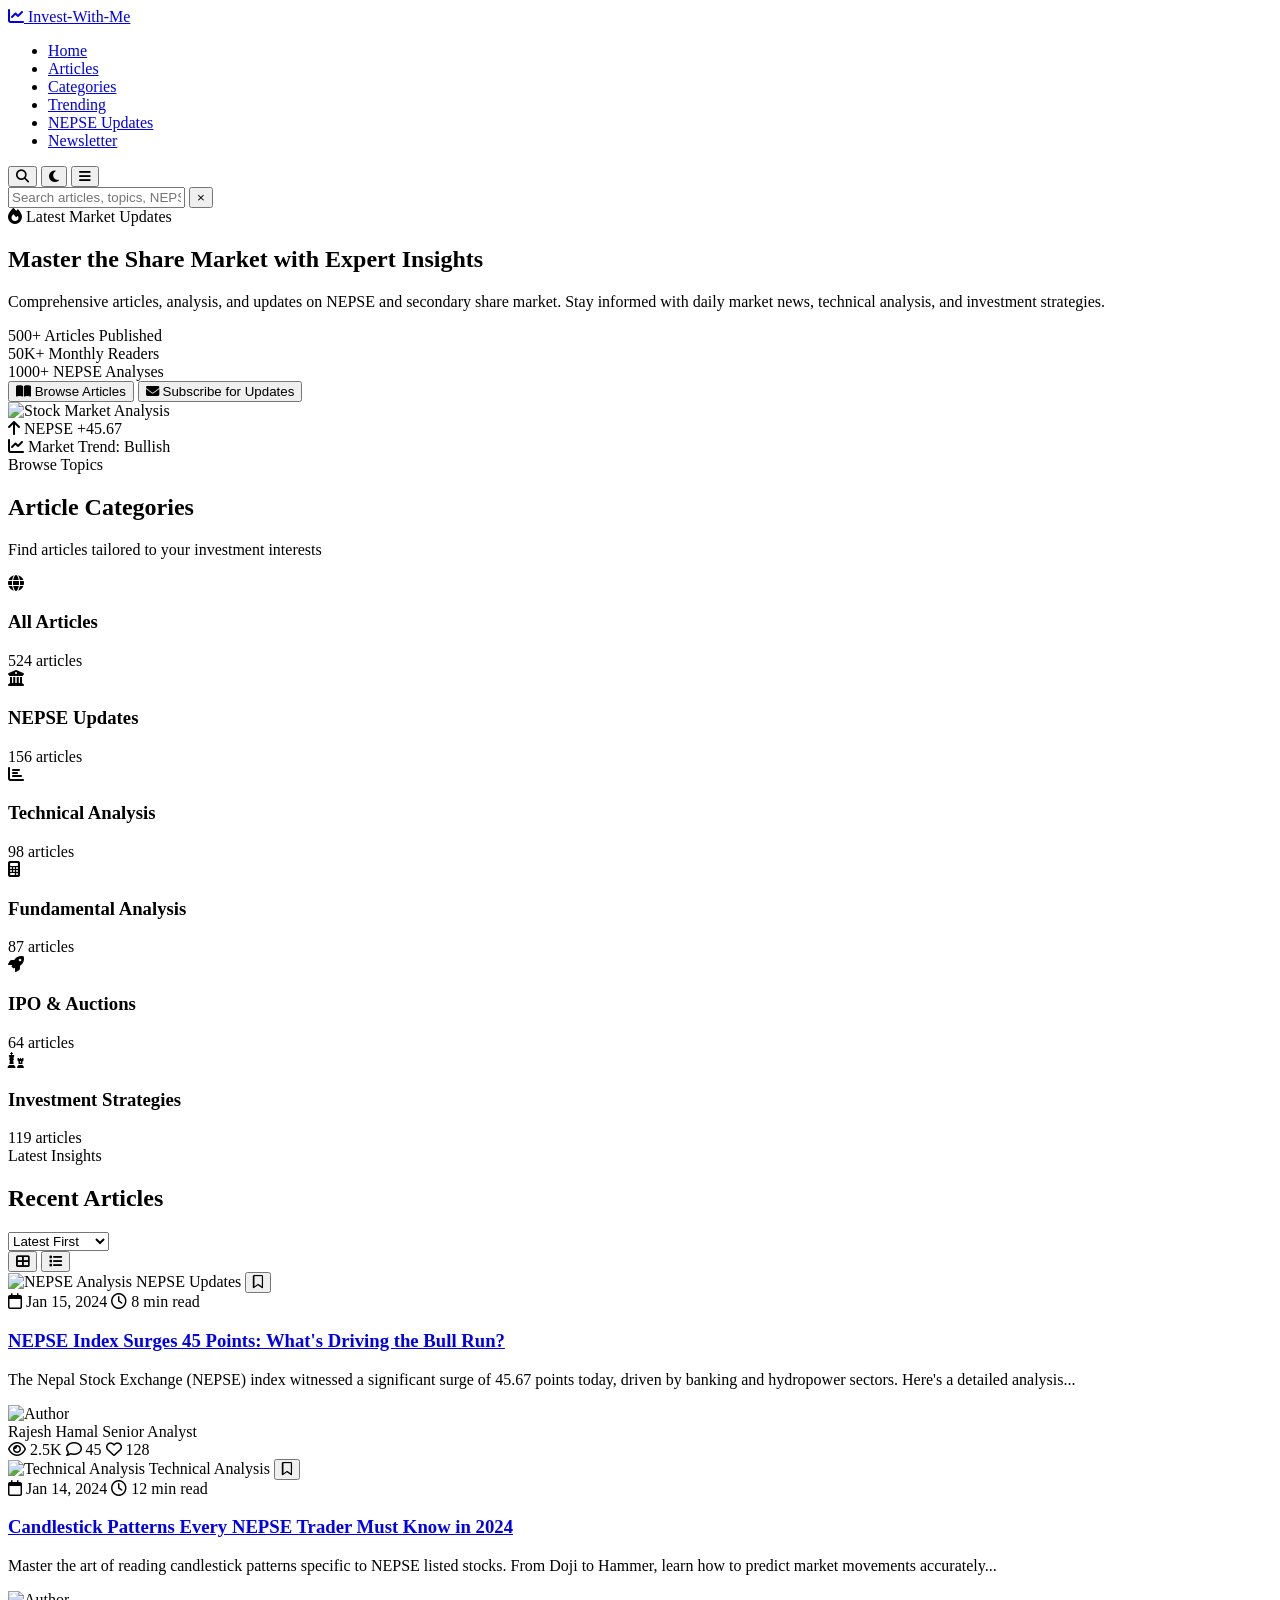
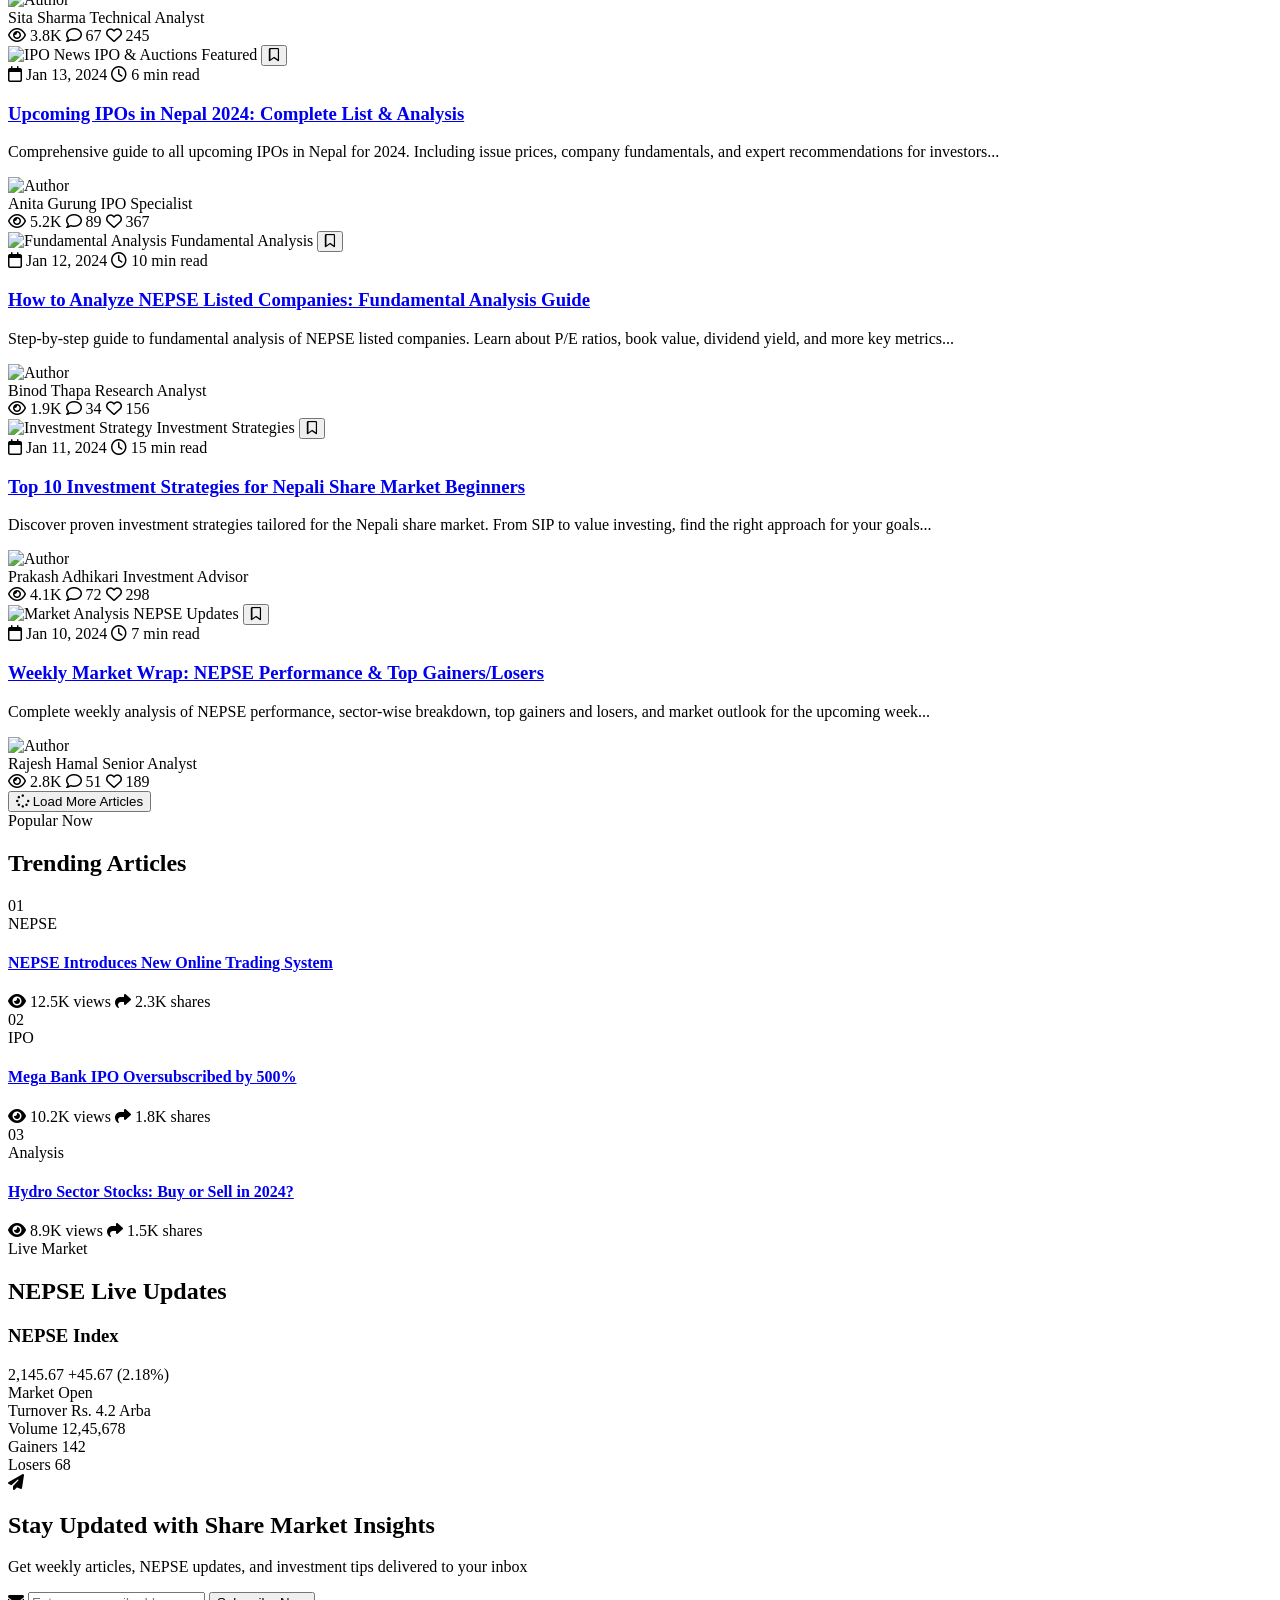
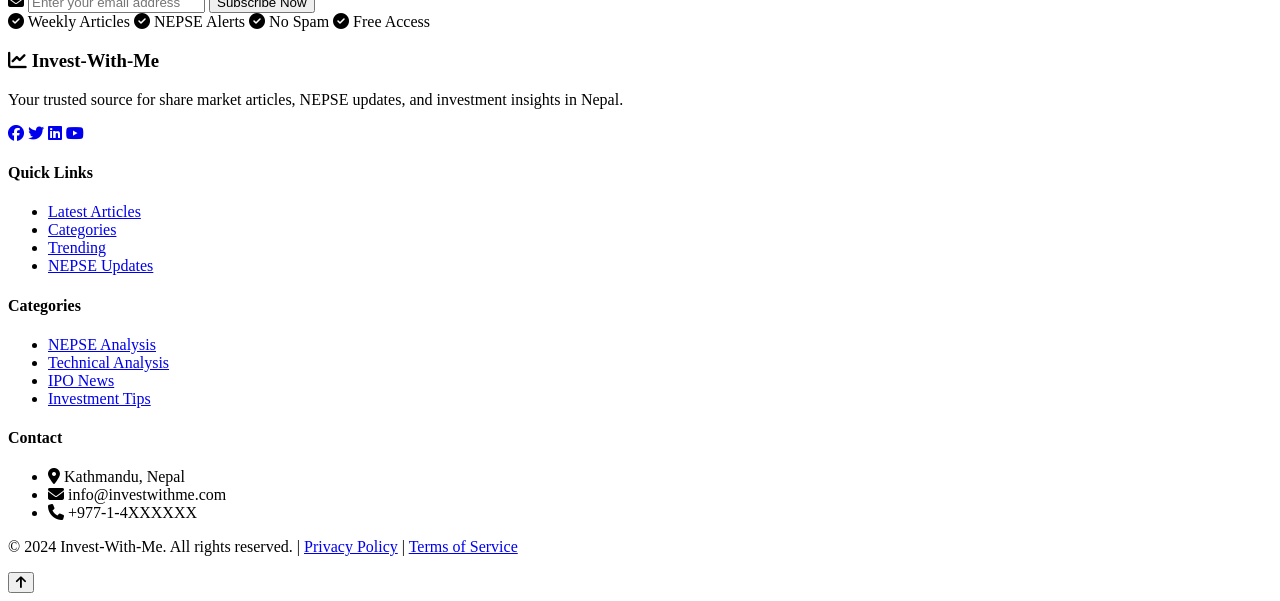
==== index.html @ 12315fa7 "Create index.html" ====
<!DOCTYPE html>
<html lang="en">
<head>
    <meta charset="UTF-8">
    <meta name="viewport" content="width=device-width, initial-scale=1.0">
    <title>Share Market Articles & Insights - Invest-With-Me</title>
    <link rel="stylesheet" href="articles.css">
    <link rel="stylesheet" href="https://cdnjs.cloudflare.com/ajax/libs/font-awesome/6.4.0/css/all.min.css">
    <link href="https://fonts.googleapis.com/css2?family=Inter:wght@300;400;500;600;700;800;900&display=swap" rel="stylesheet">
</head>
<body>
    <!-- Navigation -->
    <nav class="navbar">
        <div class="nav-container">
            <a href="#" class="logo">
                <i class="fas fa-chart-line"></i>
                Invest-With-Me
            </a>
            
            <ul class="nav-menu" id="navMenu">
                <li><a href="#home" class="nav-link active">Home</a></li>
                <li><a href="#articles" class="nav-link">Articles</a></li>
                <li><a href="#categories" class="nav-link">Categories</a></li>
                <li><a href="#trending" class="nav-link">Trending</a></li>
                <li><a href="#nepse" class="nav-link">NEPSE Updates</a></li>
                <li><a href="#newsletter" class="nav-link">Newsletter</a></li>
            </ul>

            <div class="nav-actions">
                <button class="search-toggle" onclick="toggleSearch()">
                    <i class="fas fa-search"></i>
                </button>
                <button class="theme-toggle" onclick="toggleTheme()">
                    <i class="fas fa-moon"></i>
                </button>
                <button class="mobile-menu-btn" onclick="toggleMobileMenu()">
                    <i class="fas fa-bars"></i>
                </button>
            </div>
        </div>

        <!-- Search Overlay -->
        <div class="search-overlay" id="searchOverlay">
            <div class="search-container">
                <input type="text" class="search-input" placeholder="Search articles, topics, NEPSE stocks..." id="searchInput">
                <button class="search-close" onclick="toggleSearch()">×</button>
                <div class="search-results" id="searchResults"></div>
            </div>
        </div>
    </nav>

    <!-- Hero Section -->
    <section class="hero" id="home">
        <div class="hero-content">
            <div class="hero-badge">
                <i class="fas fa-fire"></i>
                Latest Market Updates
            </div>
            <h1 class="hero-title">
                Master the <span class="highlight">Share Market</span> with Expert Insights
            </h1>
            <p class="hero-subtitle">
                Comprehensive articles, analysis, and updates on NEPSE and secondary share market. 
                Stay informed with daily market news, technical analysis, and investment strategies.
            </p>
            <div class="hero-stats">
                <div class="hero-stat">
                    <span class="stat-number">500+</span>
                    <span class="stat-label">Articles Published</span>
                </div>
                <div class="hero-stat">
                    <span class="stat-number">50K+</span>
                    <span class="stat-label">Monthly Readers</span>
                </div>
                <div class="hero-stat">
                    <span class="stat-number">1000+</span>
                    <span class="stat-label">NEPSE Analyses</span>
                </div>
            </div>
            <div class="hero-actions">
                <button class="btn-primary" onclick="scrollToArticles()">
                    <i class="fas fa-book-open"></i>
                    Browse Articles
                </button>
                <button class="btn-secondary" onclick="openNewsletter()">
                    <i class="fas fa-envelope"></i>
                    Subscribe for Updates
                </button>
            </div>
        </div>
        <div class="hero-image">
            <img src="https://images.unsplash.com/photo-1611974789855-9c2a0a7236a3?w=600" alt="Stock Market Analysis">
            <div class="floating-card card-1">
                <i class="fas fa-arrow-up text-green"></i>
                <span>NEPSE +45.67</span>
            </div>
            <div class="floating-card card-2">
                <i class="fas fa-chart-line"></i>
                <span>Market Trend: Bullish</span>
            </div>
        </div>
    </section>

    <!-- Article Categories -->
    <section class="categories" id="categories">
        <div class="section-header">
            <span class="section-badge">Browse Topics</span>
            <h2 class="section-title">Article Categories</h2>
            <p class="section-subtitle">Find articles tailored to your investment interests</p>
        </div>
        
        <div class="categories-grid">
            <div class="category-card active" onclick="filterArticles('all')">
                <i class="fas fa-globe"></i>
                <h3>All Articles</h3>
                <span class="article-count">524 articles</span>
            </div>
            <div class="category-card" onclick="filterArticles('nepse')">
                <i class="fas fa-building-columns"></i>
                <h3>NEPSE Updates</h3>
                <span class="article-count">156 articles</span>
            </div>
            <div class="category-card" onclick="filterArticles('technical')">
                <i class="fas fa-chart-bar"></i>
                <h3>Technical Analysis</h3>
                <span class="article-count">98 articles</span>
            </div>
            <div class="category-card" onclick="filterArticles('fundamental')">
                <i class="fas fa-calculator"></i>
                <h3>Fundamental Analysis</h3>
                <span class="article-count">87 articles</span>
            </div>
            <div class="category-card" onclick="filterArticles('ipo')">
                <i class="fas fa-rocket"></i>
                <h3>IPO & Auctions</h3>
                <span class="article-count">64 articles</span>
            </div>
            <div class="category-card" onclick="filterArticles('strategy')">
                <i class="fas fa-chess"></i>
                <h3>Investment Strategies</h3>
                <span class="article-count">119 articles</span>
            </div>
        </div>
    </section>

    <!-- Main Articles Section -->
    <section class="articles-section" id="articles">
        <div class="section-header">
            <span class="section-badge">Latest Insights</span>
            <h2 class="section-title">Recent Articles</h2>
            <div class="articles-controls">
                <div class="sort-dropdown">
                    <select onchange="sortArticles(this.value)">
                        <option value="latest">Latest First</option>
                        <option value="oldest">Oldest First</option>
                        <option value="popular">Most Popular</option>
                        <option value="trending">Trending</option>
                    </select>
                </div>
                <div class="view-toggle">
                    <button class="view-btn active" onclick="changeView('grid')">
                        <i class="fas fa-th-large"></i>
                    </button>
                    <button class="view-btn" onclick="changeView('list')">
                        <i class="fas fa-list"></i>
                    </button>
                </div>
            </div>
        </div>

        <!-- Articles Grid -->
        <div class="articles-grid" id="articlesGrid">
            <!-- Article Card 1 -->
            <article class="article-card" data-category="nepse" data-date="2024-01-15">
                <div class="article-image">
                    <img src="https://images.unsplash.com/photo-1590283603385-17ffb3a7f193?w=400" alt="NEPSE Analysis">
                    <span class="article-category">NEPSE Updates</span>
                    <button class="bookmark-btn" onclick="toggleBookmark(this)">
                        <i class="far fa-bookmark"></i>
                    </button>
                </div>
                <div class="article-content">
                    <div class="article-meta">
                        <span class="article-date">
                            <i class="far fa-calendar"></i> Jan 15, 2024
                        </span>
                        <span class="article-read-time">
                            <i class="far fa-clock"></i> 8 min read
                        </span>
                    </div>
                    <h3 class="article-title">
                        <a href="#">NEPSE Index Surges 45 Points: What's Driving the Bull Run?</a>
                    </h3>
                    <p class="article-excerpt">
                        The Nepal Stock Exchange (NEPSE) index witnessed a significant surge of 45.67 points today, 
                        driven by banking and hydropower sectors. Here's a detailed analysis...
                    </p>
                    <div class="article-footer">
                        <div class="article-author">
                            <img src="https://images.unsplash.com/photo-1472099645785-5658abf4ff4e?w=50" alt="Author">
                            <div>
                                <span class="author-name">Rajesh Hamal</span>
                                <span class="author-role">Senior Analyst</span>
                            </div>
                        </div>
                        <div class="article-stats">
                            <span><i class="far fa-eye"></i> 2.5K</span>
                            <span><i class="far fa-comment"></i> 45</span>
                            <span><i class="far fa-heart"></i> 128</span>
                        </div>
                    </div>
                </div>
            </article>

            <!-- Article Card 2 -->
            <article class="article-card" data-category="technical" data-date="2024-01-14">
                <div class="article-image">
                    <img src="https://images.unsplash.com/photo-1535320903710-d993d3d77d29?w=400" alt="Technical Analysis">
                    <span class="article-category">Technical Analysis</span>
                    <button class="bookmark-btn" onclick="toggleBookmark(this)">
                        <i class="far fa-bookmark"></i>
                    </button>
                </div>
                <div class="article-content">
                    <div class="article-meta">
                        <span class="article-date">
                            <i class="far fa-calendar"></i> Jan 14, 2024
                        </span>
                        <span class="article-read-time">
                            <i class="far fa-clock"></i> 12 min read
                        </span>
                    </div>
                    <h3 class="article-title">
                        <a href="#">Candlestick Patterns Every NEPSE Trader Must Know in 2024</a>
                    </h3>
                    <p class="article-excerpt">
                        Master the art of reading candlestick patterns specific to NEPSE listed stocks. 
                        From Doji to Hammer, learn how to predict market movements accurately...
                    </p>
                    <div class="article-footer">
                        <div class="article-author">
                            <img src="https://images.unsplash.com/photo-1507003211169-0a1dd7228f2d?w=50" alt="Author">
                            <div>
                                <span class="author-name">Sita Sharma</span>
                                <span class="author-role">Technical Analyst</span>
                            </div>
                        </div>
                        <div class="article-stats">
                            <span><i class="far fa-eye"></i> 3.8K</span>
                            <span><i class="far fa-comment"></i> 67</span>
                            <span><i class="far fa-heart"></i> 245</span>
                        </div>
                    </div>
                </div>
            </article>

            <!-- Article Card 3 -->
            <article class="article-card featured" data-category="ipo" data-date="2024-01-13">
                <div class="article-image">
                    <img src="https://images.unsplash.com/photo-1559526324-4b87b5e9e6b7?w=400" alt="IPO News">
                    <span class="article-category">IPO & Auctions</span>
                    <span class="featured-badge">Featured</span>
                    <button class="bookmark-btn" onclick="toggleBookmark(this)">
                        <i class="far fa-bookmark"></i>
                    </button>
                </div>
                <div class="article-content">
                    <div class="article-meta">
                        <span class="article-date">
                            <i class="far fa-calendar"></i> Jan 13, 2024
                        </span>
                        <span class="article-read-time">
                            <i class="far fa-clock"></i> 6 min read
                        </span>
                    </div>
                    <h3 class="article-title">
                        <a href="#">Upcoming IPOs in Nepal 2024: Complete List & Analysis</a>
                    </h3>
                    <p class="article-excerpt">
                        Comprehensive guide to all upcoming IPOs in Nepal for 2024. Including issue prices, 
                        company fundamentals, and expert recommendations for investors...
                    </p>
                    <div class="article-footer">
                        <div class="article-author">
                            <img src="https://images.unsplash.com/photo-1438761681033-6461ffad8d80?w=50" alt="Author">
                            <div>
                                <span class="author-name">Anita Gurung</span>
                                <span class="author-role">IPO Specialist</span>
                            </div>
                        </div>
                        <div class="article-stats">
                            <span><i class="far fa-eye"></i> 5.2K</span>
                            <span><i class="far fa-comment"></i> 89</span>
                            <span><i class="far fa-heart"></i> 367</span>
                        </div>
                    </div>
                </div>
            </article>

            <!-- Article Card 4 -->
            <article class="article-card" data-category="fundamental" data-date="2024-01-12">
                <div class="article-image">
                    <img src="https://images.unsplash.com/photo-1460925895917-afdab827c52f?w=400" alt="Fundamental Analysis">
                    <span class="article-category">Fundamental Analysis</span>
                    <button class="bookmark-btn" onclick="toggleBookmark(this)">
                        <i class="far fa-bookmark"></i>
                    </button>
                </div>
                <div class="article-content">
                    <div class="article-meta">
                        <span class="article-date">
                            <i class="far fa-calendar"></i> Jan 12, 2024
                        </span>
                        <span class="article-read-time">
                            <i class="far fa-clock"></i> 10 min read
                        </span>
                    </div>
                    <h3 class="article-title">
                        <a href="#">How to Analyze NEPSE Listed Companies: Fundamental Analysis Guide</a>
                    </h3>
                    <p class="article-excerpt">
                        Step-by-step guide to fundamental analysis of NEPSE listed companies. Learn about 
                        P/E ratios, book value, dividend yield, and more key metrics...
                    </p>
                    <div class="article-footer">
                        <div class="article-author">
                            <img src="https://images.unsplash.com/photo-1519085360753-af0119f7cbe7?w=50" alt="Author">
                            <div>
                                <span class="author-name">Binod Thapa</span>
                                <span class="author-role">Research Analyst</span>
                            </div>
                        </div>
                        <div class="article-stats">
                            <span><i class="far fa-eye"></i> 1.9K</span>
                            <span><i class="far fa-comment"></i> 34</span>
                            <span><i class="far fa-heart"></i> 156</span>
                        </div>
                    </div>
                </div>
            </article>

            <!-- Article Card 5 -->
            <article class="article-card" data-category="strategy" data-date="2024-01-11">
                <div class="article-image">
                    <img src="https://images.unsplash.com/photo-1579532537598-459ecdaf39cc?w=400" alt="Investment Strategy">
                    <span class="article-category">Investment Strategies</span>
                    <button class="bookmark-btn" onclick="toggleBookmark(this)">
                        <i class="far fa-bookmark"></i>
                    </button>
                </div>
                <div class="article-content">
                    <div class="article-meta">
                        <span class="article-date">
                            <i class="far fa-calendar"></i> Jan 11, 2024
                        </span>
                        <span class="article-read-time">
                            <i class="far fa-clock"></i> 15 min read
                        </span>
                    </div>
                    <h3 class="article-title">
                        <a href="#">Top 10 Investment Strategies for Nepali Share Market Beginners</a>
                    </h3>
                    <p class="article-excerpt">
                        Discover proven investment strategies tailored for the Nepali share market. 
                        From SIP to value investing, find the right approach for your goals...
                    </p>
                    <div class="article-footer">
                        <div class="article-author">
                            <img src="https://images.unsplash.com/photo-1500648767791-00dcc994a43e?w=50" alt="Author">
                            <div>
                                <span class="author-name">Prakash Adhikari</span>
                                <span class="author-role">Investment Advisor</span>
                            </div>
                        </div>
                        <div class="article-stats">
                            <span><i class="far fa-eye"></i> 4.1K</span>
                            <span><i class="far fa-comment"></i> 72</span>
                            <span><i class="far fa-heart"></i> 298</span>
                        </div>
                    </div>
                </div>
            </article>

            <!-- Article Card 6 -->
            <article class="article-card" data-category="nepse" data-date="2024-01-10">
                <div class="article-image">
                    <img src="https://images.unsplash.com/photo-1551288049-bebda4e38f71?w=400" alt="Market Analysis">
                    <span class="article-category">NEPSE Updates</span>
                    <button class="bookmark-btn" onclick="toggleBookmark(this)">
                        <i class="far fa-bookmark"></i>
                    </button>
                </div>
                <div class="article-content">
                    <div class="article-meta">
                        <span class="article-date">
                            <i class="far fa-calendar"></i> Jan 10, 2024
                        </span>
                        <span class="article-read-time">
                            <i class="far fa-clock"></i> 7 min read
                        </span>
                    </div>
                    <h3 class="article-title">
                        <a href="#">Weekly Market Wrap: NEPSE Performance & Top Gainers/Losers</a>
                    </h3>
                    <p class="article-excerpt">
                        Complete weekly analysis of NEPSE performance, sector-wise breakdown, 
                        top gainers and losers, and market outlook for the upcoming week...
                    </p>
                    <div class="article-footer">
                        <div class="article-author">
                            <img src="https://images.unsplash.com/photo-1472099645785-5658abf4ff4e?w=50" alt="Author">
                            <div>
                                <span class="author-name">Rajesh Hamal</span>
                                <span class="author-role">Senior Analyst</span>
                            </div>
                        </div>
                        <div class="article-stats">
                            <span><i class="far fa-eye"></i> 2.8K</span>
                            <span><i class="far fa-comment"></i> 51</span>
                            <span><i class="far fa-heart"></i> 189</span>
                        </div>
                    </div>
                </div>
            </article>
        </div>

        <!-- Load More Button -->
        <div class="load-more-container">
            <button class="load-more-btn" onclick="loadMoreArticles()">
                <i class="fas fa-spinner"></i>
                Load More Articles
            </button>
        </div>
    </section>

    <!-- Trending Section -->
    <section class="trending-section" id="trending">
        <div class="section-header">
            <span class="section-badge">Popular Now</span>
            <h2 class="section-title">Trending Articles</h2>
        </div>
        <div class="trending-grid">
            <div class="trending-card">
                <span class="trend-number">01</span>
                <div class="trend-content">
                    <span class="trend-category">NEPSE</span>
                    <h4><a href="#">NEPSE Introduces New Online Trading System</a></h4>
                    <div class="trend-stats">
                        <span><i class="fas fa-eye"></i> 12.5K views</span>
                        <span><i class="fas fa-share"></i> 2.3K shares</span>
                    </div>
                </div>
            </div>
            <div class="trending-card">
                <span class="trend-number">02</span>
                <div class="trend-content">
                    <span class="trend-category">IPO</span>
                    <h4><a href="#">Mega Bank IPO Oversubscribed by 500%</a></h4>
                    <div class="trend-stats">
                        <span><i class="fas fa-eye"></i> 10.2K views</span>
                        <span><i class="fas fa-share"></i> 1.8K shares</span>
                    </div>
                </div>
            </div>
            <div class="trending-card">
                <span class="trend-number">03</span>
                <div class="trend-content">
                    <span class="trend-category">Analysis</span>
                    <h4><a href="#">Hydro Sector Stocks: Buy or Sell in 2024?</a></h4>
                    <div class="trend-stats">
                        <span><i class="fas fa-eye"></i> 8.9K views</span>
                        <span><i class="fas fa-share"></i> 1.5K shares</span>
                    </div>
                </div>
            </div>
        </div>
    </section>

    <!-- NEPSE Live Section -->
    <section class="nepse-section" id="nepse">
        <div class="section-header">
            <span class="section-badge">Live Market</span>
            <h2 class="section-title">NEPSE Live Updates</h2>
        </div>
        <div class="nepse-widget">
            <div class="nepse-header">
                <div class="nepse-index">
                    <h3>NEPSE Index</h3>
                    <span class="index-value">2,145.67</span>
                    <span class="index-change positive">+45.67 (2.18%)</span>
                </div>
                <div class="market-status open">
                    <span class="status-dot"></span>
                    Market Open
                </div>
            </div>
            <div class="nepse-details">
                <div class="detail-item">
                    <span class="detail-label">Turnover</span>
                    <span class="detail-value">Rs. 4.2 Arba</span>
                </div>
                <div class="detail-item">
                    <span class="detail-label">Volume</span>
                    <span class="detail-value">12,45,678</span>
                </div>
                <div class="detail-item">
                    <span class="detail-label">Gainers</span>
                    <span class="detail-value positive">142</span>
                </div>
                <div class="detail-item">
                    <span class="detail-label">Losers</span>
                    <span class="detail-value negative">68</span>
                </div>
            </div>
        </div>
    </section>

    <!-- Newsletter Section -->
    <section class="newsletter-section" id="newsletter">
        <div class="newsletter-container">
            <div class="newsletter-content">
                <i class="fas fa-paper-plane newsletter-icon"></i>
                <h2>Stay Updated with Share Market Insights</h2>
                <p>Get weekly articles, NEPSE updates, and investment tips delivered to your inbox</p>
                <form class="newsletter-form" onsubmit="handleNewsletterSubmit(event)">
                    <div class="input-group">
                        <i class="fas fa-envelope"></i>
                        <input type="email" placeholder="Enter your email address" required>
                        <button type="submit">Subscribe Now</button>
                    </div>
                </form>
                <div class="newsletter-features">
                    <span><i class="fas fa-check-circle"></i> Weekly Articles</span>
                    <span><i class="fas fa-check-circle"></i> NEPSE Alerts</span>
                    <span><i class="fas fa-check-circle"></i> No Spam</span>
                    <span><i class="fas fa-check-circle"></i> Free Access</span>
                </div>
            </div>
        </div>
    </section>

    <!-- Footer -->
    <footer class="footer">
        <div class="footer-container">
            <div class="footer-col">
                <h3><i class="fas fa-chart-line"></i> Invest-With-Me</h3>
                <p>Your trusted source for share market articles, NEPSE updates, and investment insights in Nepal.</p>
                <div class="footer-social">
                    <a href="#"><i class="fab fa-facebook"></i></a>
                    <a href="#"><i class="fab fa-twitter"></i></a>
                    <a href="#"><i class="fab fa-linkedin"></i></a>
                    <a href="#"><i class="fab fa-youtube"></i></a>
                </div>
            </div>
            <div class="footer-col">
                <h4>Quick Links</h4>
                <ul>
                    <li><a href="#articles">Latest Articles</a></li>
                    <li><a href="#categories">Categories</a></li>
                    <li><a href="#trending">Trending</a></li>
                    <li><a href="#nepse">NEPSE Updates</a></li>
                </ul>
            </div>
            <div class="footer-col">
                <h4>Categories</h4>
                <ul>
                    <li><a href="#">NEPSE Analysis</a></li>
                    <li><a href="#">Technical Analysis</a></li>
                    <li><a href="#">IPO News</a></li>
                    <li><a href="#">Investment Tips</a></li>
                </ul>
            </div>
            <div class="footer-col">
                <h4>Contact</h4>
                <ul class="contact-info">
                    <li><i class="fas fa-map-marker-alt"></i> Kathmandu, Nepal</li>
                    <li><i class="fas fa-envelope"></i> info@investwithme.com</li>
                    <li><i class="fas fa-phone"></i> +977-1-4XXXXXX</li>
                </ul>
            </div>
        </div>
        <div class="footer-bottom">
            <p>&copy; 2024 Invest-With-Me. All rights reserved. | <a href="#">Privacy Policy</a> | <a href="#">Terms of Service</a></p>
        </div>
    </footer>

    <!-- Back to Top Button -->
    <button class="back-to-top" id="backToTop" onclick="scrollToTop()">
        <i class="fas fa-arrow-up"></i>
    </button>

    <script src="articles.js"></script>
</body>
</html>
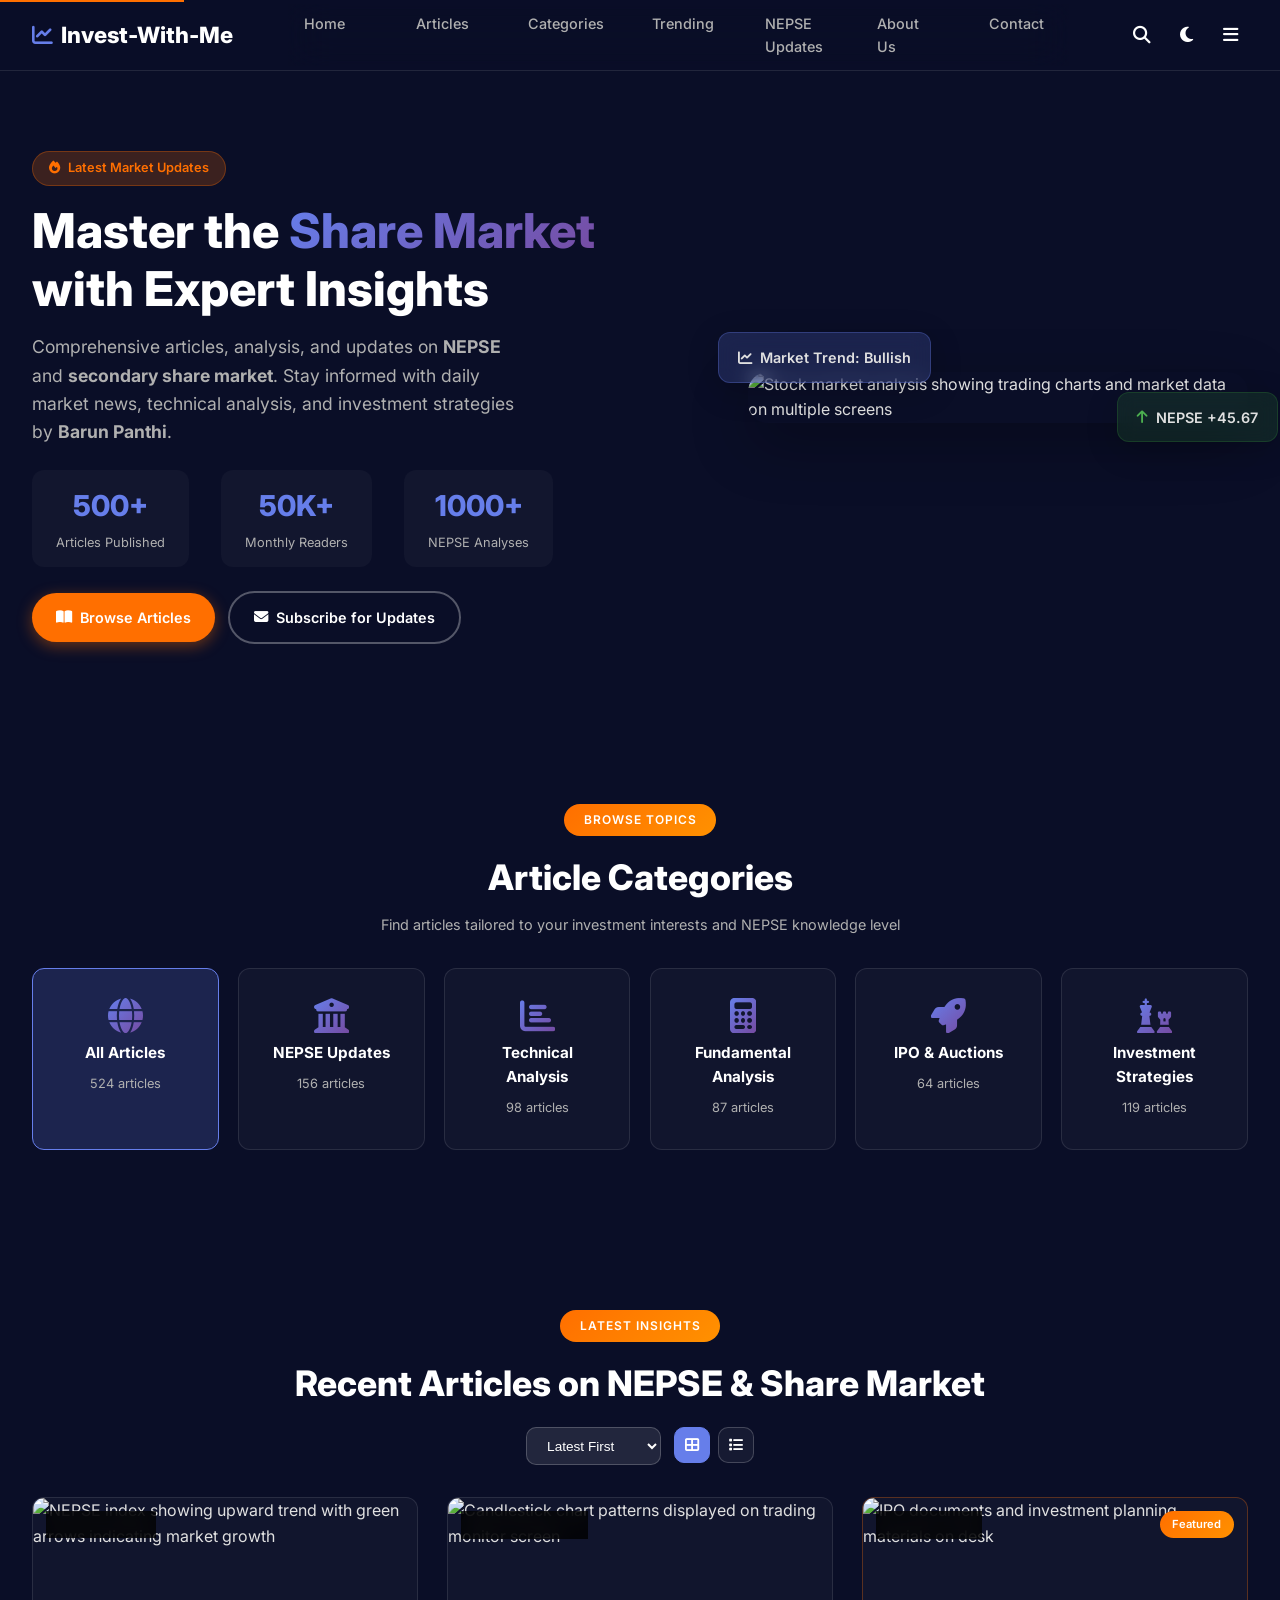
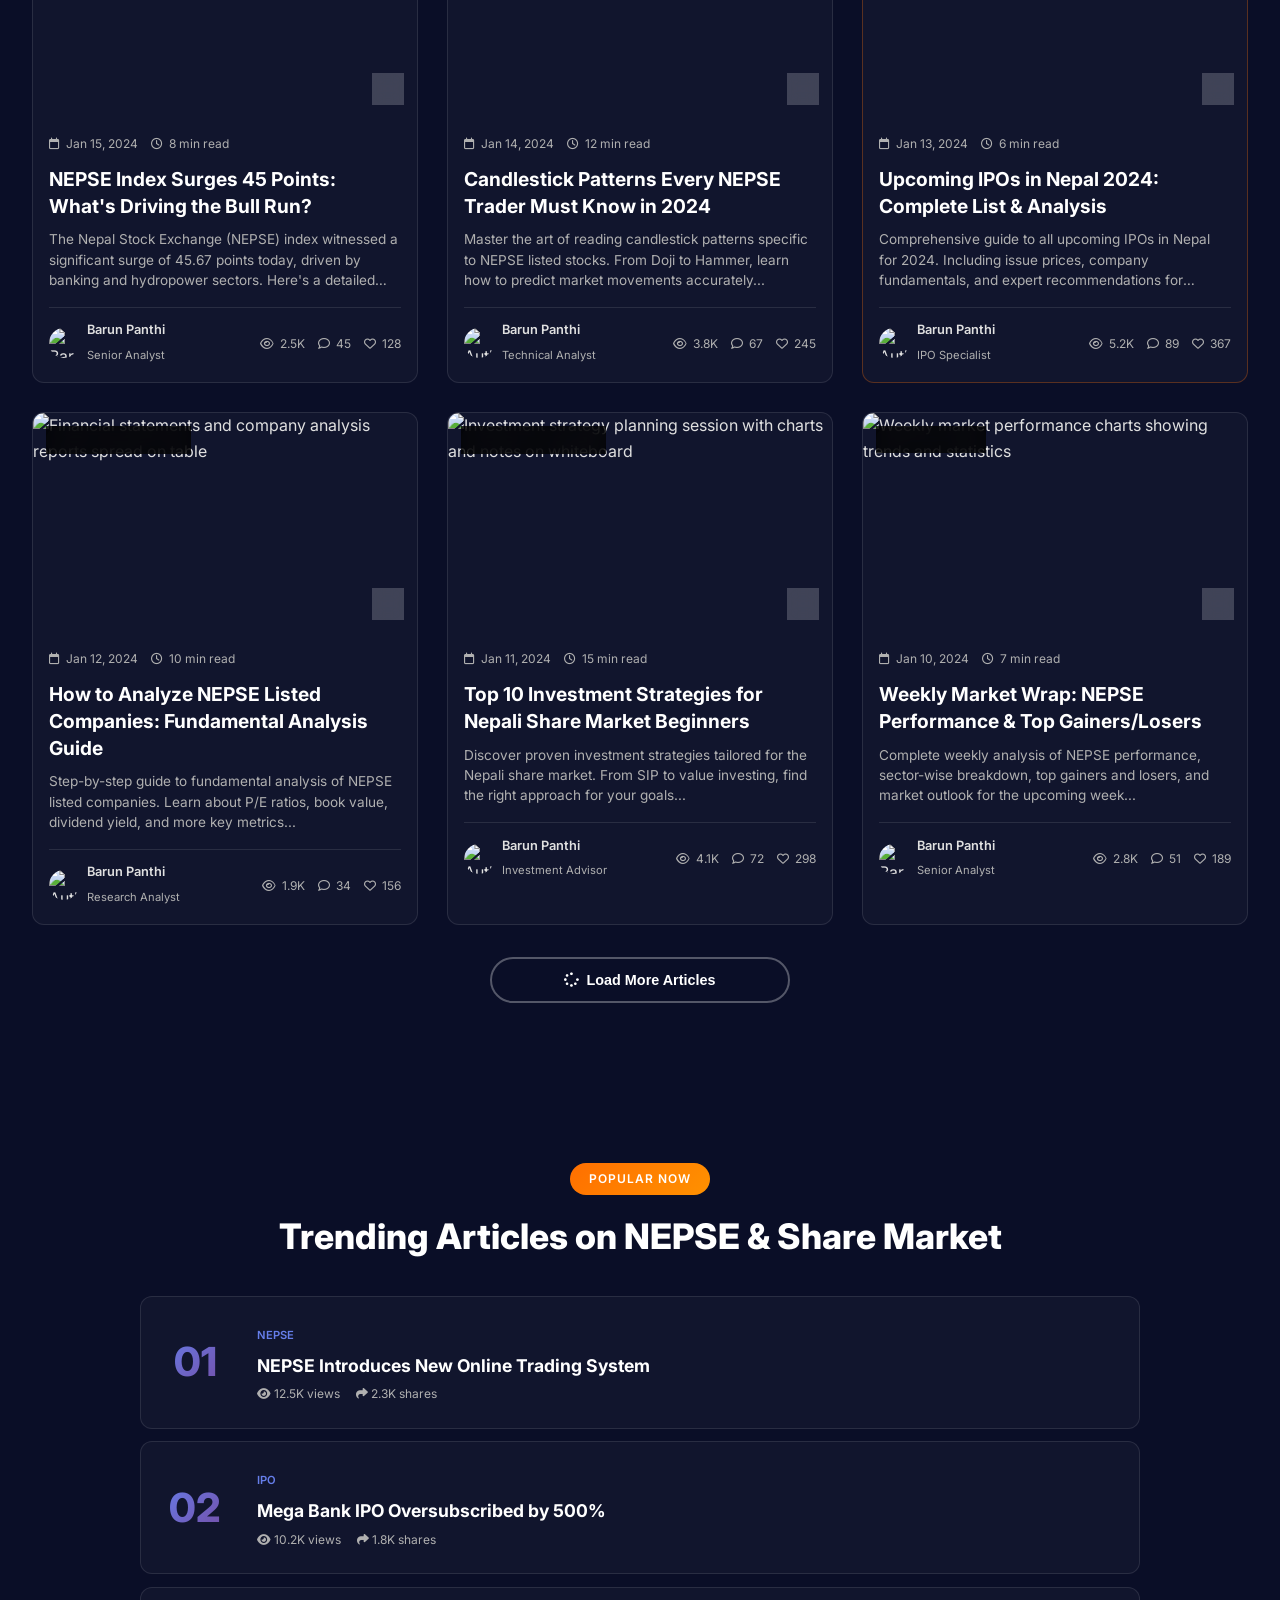
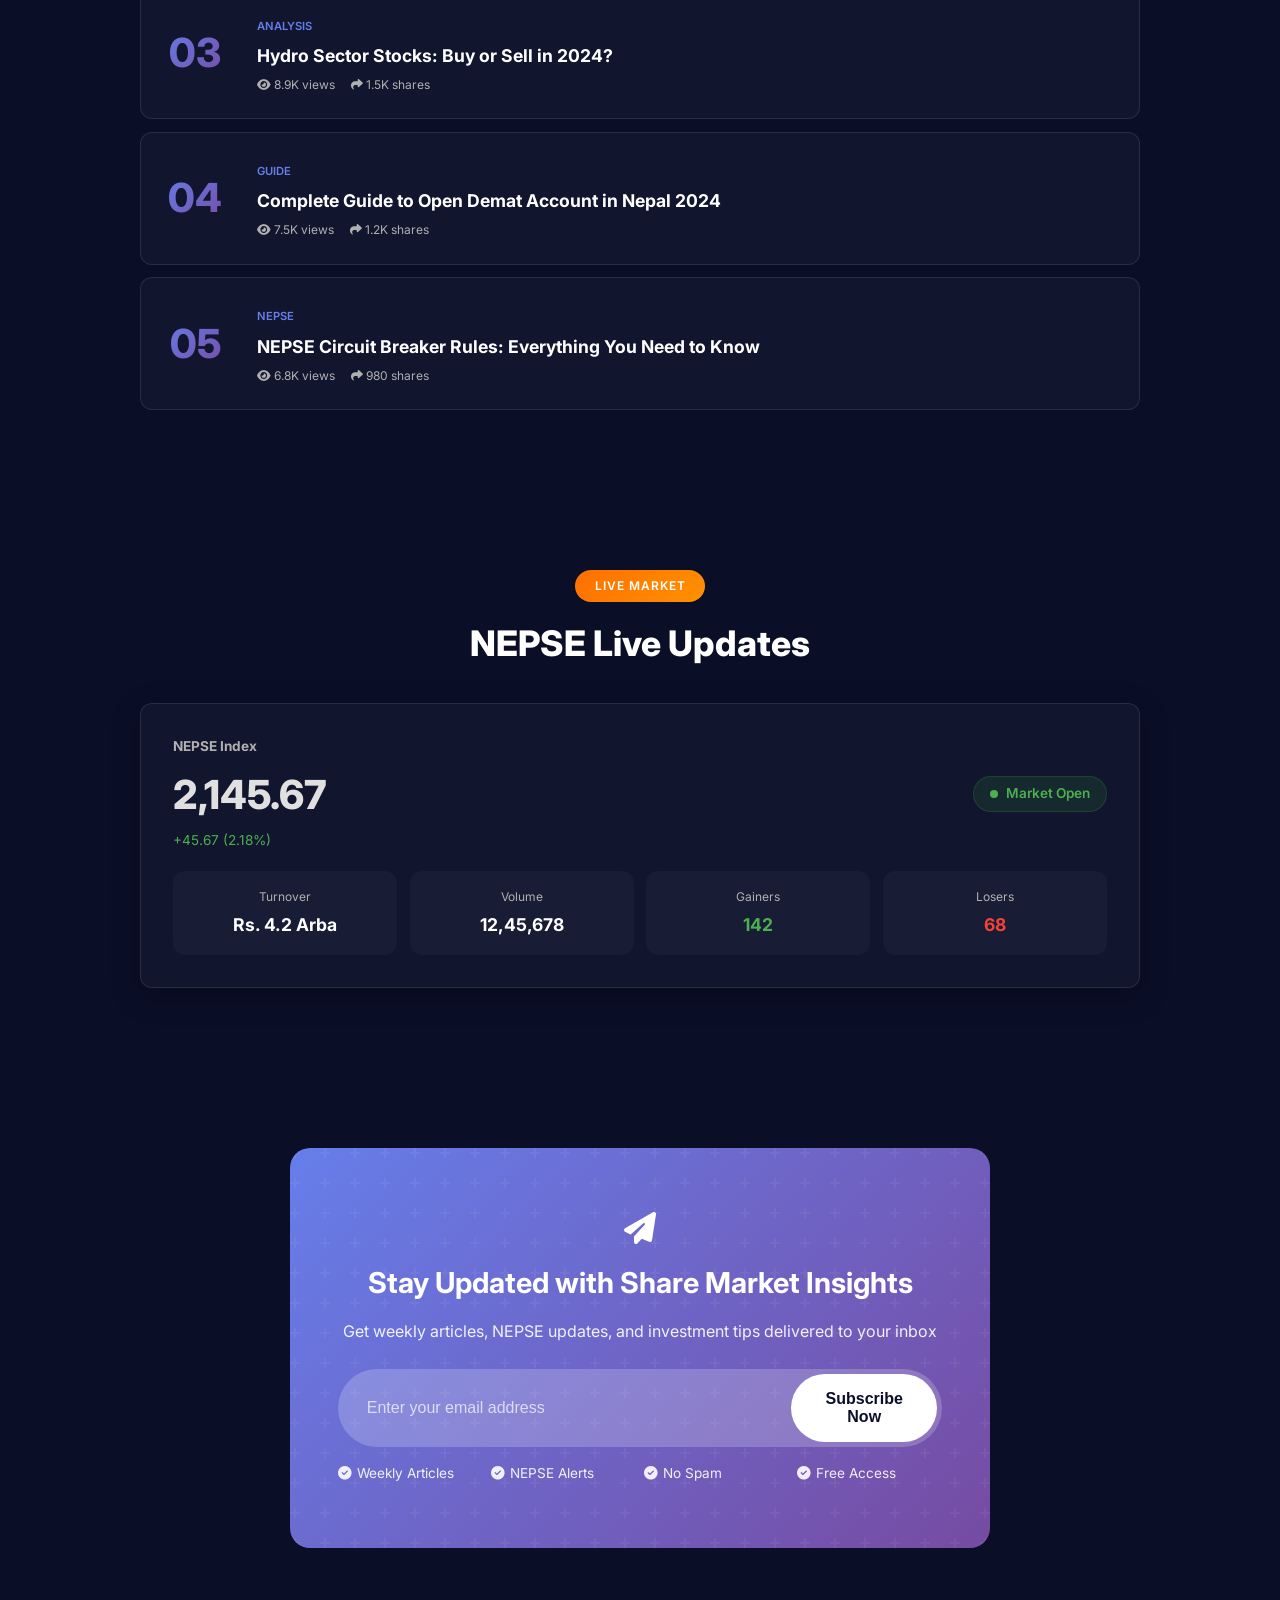
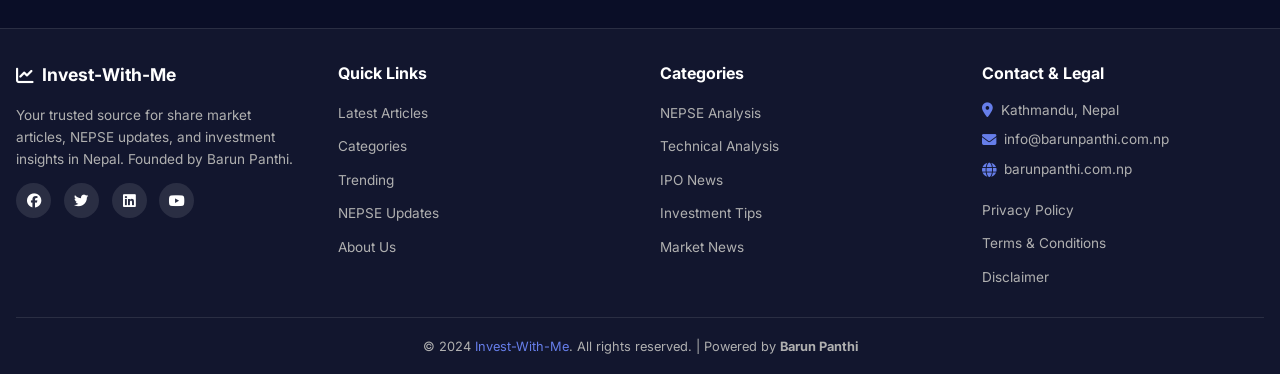
==== commit fbda4ca0: "Update index.html" ====
--- a/index.html
+++ b/index.html
@@ -3,592 +3,912 @@
 <head>
     <meta charset="UTF-8">
     <meta name="viewport" content="width=device-width, initial-scale=1.0">
-    <title>Share Market Articles & Insights - Invest-With-Me</title>
+    
+    <!-- Primary Meta Tags -->
+    <title>Invest-With-Me | NEPSE Updates, Share Market Analysis & Investment Insights Nepal</title>
+    <meta name="title" content="Invest-With-Me | NEPSE Updates, Share Market Analysis & Investment Insights Nepal">
+    <meta name="description" content="Expert NEPSE analysis, share market updates, IPO news, technical & fundamental analysis for Nepali investors. Get daily stock market insights, investment strategies, and market predictions by Barun Panthi.">
+    <meta name="keywords" content="NEPSE, Nepal Stock Exchange, share market Nepal, stock market analysis, IPO Nepal, technical analysis, fundamental analysis, investment Nepal, Barun Panthi, secondary share market, NEPSE index, stock trading Nepal, market updates Nepal, NEPSE live, share market news Nepal">
+    <meta name="author" content="Barun Panthi">
+    <meta name="robots" content="index, follow, max-snippet:-1, max-image-preview:large, max-video-preview:-1">
+    <meta name="googlebot" content="index, follow, max-snippet:-1, max-image-preview:large">
+    <meta name="bingbot" content="index, follow">
+    <meta name="language" content="English">
+    <meta name="revisit-after" content="1 day">
+    <meta name="rating" content="General">
+    <meta name="distribution" content="global">
+    <meta name="target" content="all">
+    
+    <!-- Geo Tags -->
+    <meta name="geo.region" content="NP">
+    <meta name="geo.country" content="Nepal">
+    <meta name="geo.placename" content="Kathmandu">
+    
+    <!-- Canonical URL -->
+    <link rel="canonical" href="https://barunpanthi.com.np/">
+    
+    <!-- Alternate Language -->
+    <link rel="alternate" hreflang="en" href="https://barunpanthi.com.np/">
+    <link rel="alternate" hreflang="ne" href="https://barunpanthi.com.np/ne/">
+    
+    <!-- Open Graph / Facebook -->
+    <meta property="og:type" content="website">
+    <meta property="og:url" content="https://barunpanthi.com.np/">
+    <meta property="og:title" content="Invest-With-Me | NEPSE Updates, Share Market Analysis & Investment Insights">
+    <meta property="og:description" content="Expert NEPSE analysis, share market updates, IPO news, technical & fundamental analysis for Nepali investors. Daily stock market insights and investment strategies.">
+    <meta property="og:image" content="https://barunpanthi.com.np/images/og-image.jpg">
+    <meta property="og:image:width" content="1200">
+    <meta property="og:image:height" content="630">
+    <meta property="og:image:alt" content="Invest-With-Me - NEPSE Share Market Analysis">
+    <meta property="og:site_name" content="Invest-With-Me">
+    <meta property="og:locale" content="en_US">
+    <meta property="fb:app_id" content="YOUR_FB_APP_ID">
+    
+    <!-- Twitter Card -->
+    <meta name="twitter:card" content="summary_large_image">
+    <meta name="twitter:url" content="https://barunpanthi.com.np/">
+    <meta name="twitter:title" content="Invest-With-Me | NEPSE Updates & Share Market Analysis">
+    <meta name="twitter:description" content="Expert NEPSE analysis, share market updates, IPO news, and investment strategies for Nepali investors.">
+    <meta name="twitter:image" content="https://barunpanthi.com.np/images/twitter-card.jpg">
+    <meta name="twitter:image:alt" content="Invest-With-Me share market insights">
+    <meta name="twitter:site" content="@investwithme">
+    <meta name="twitter:creator" content="@barunpanthi">
+    
+    <!-- Schema.org Structured Data - Website -->
+    <script type="application/ld+json">
+        {
+            "@context": "https://schema.org",
+            "@type": "WebSite",
+            "name": "Invest-With-Me",
+            "alternateName": "Invest With Me Nepal",
+            "url": "https://barunpanthi.com.np/",
+            "description": "Expert NEPSE analysis, share market updates, IPO news, and investment strategies for Nepali investors.",
+            "author": {
+                "@type": "Person",
+                "name": "Barun Panthi",
+                "url": "https://barunpanthi.com.np/about",
+                "jobTitle": "Stock Market Analyst",
+                "description": "NEPSE expert and share market analyst based in Kathmandu, Nepal"
+            },
+            "publisher": {
+                "@type": "Person",
+                "name": "Barun Panthi"
+            },
+            "potentialAction": {
+                "@type": "SearchAction",
+                "target": {
+                    "@type": "EntryPoint",
+                    "urlTemplate": "https://barunpanthi.com.np/search?q={search_term_string}"
+                },
+                "query-input": "required name=search_term_string"
+            },
+            "inLanguage": "en",
+            "copyrightYear": "2024",
+            "dateModified": "2024-01-15"
+        }
+    </script>
+
+    <!-- Schema.org Structured Data - Blog -->
+    <script type="application/ld+json">
+        {
+            "@context": "https://schema.org",
+            "@type": "Blog",
+            "name": "Invest-With-Me Blog",
+            "url": "https://barunpanthi.com.np/",
+            "description": "NEPSE updates, share market analysis, and investment insights for Nepal",
+            "author": {
+                "@type": "Person",
+                "name": "Barun Panthi"
+            },
+            "about": "Nepal Stock Exchange (NEPSE) analysis, share market education, and investment strategies",
+            "audience": {
+                "@type": "Audience",
+                "audienceType": "Nepali investors and stock market enthusiasts"
+            },
+            "blogPost": [
+                {
+                    "@type": "BlogPosting",
+                    "headline": "NEPSE Index Surges 45 Points: What's Driving the Bull Run?",
+                    "url": "https://barunpanthi.com.np/articles/nepse-index-surges-45-points",
+                    "datePublished": "2024-01-15",
+                    "dateModified": "2024-01-15",
+                    "author": {
+                        "@type": "Person",
+                        "name": "Barun Panthi"
+                    },
+                    "image": "https://images.unsplash.com/photo-1590283603385-17ffb3a7f193?w=800",
+                    "description": "The Nepal Stock Exchange (NEPSE) index witnessed a significant surge of 45.67 points today, driven by banking and hydropower sectors."
+                },
+                {
+                    "@type": "BlogPosting",
+                    "headline": "Candlestick Patterns Every NEPSE Trader Must Know in 2024",
+                    "url": "https://barunpanthi.com.np/articles/candlestick-patterns-nepse",
+                    "datePublished": "2024-01-14",
+                    "dateModified": "2024-01-14",
+                    "author": {
+                        "@type": "Person",
+                        "name": "Barun Panthi"
+                    },
+                    "image": "https://images.unsplash.com/photo-1535320903710-d993d3d77d29?w=800",
+                    "description": "Master the art of reading candlestick patterns specific to NEPSE listed stocks."
+                },
+                {
+                    "@type": "BlogPosting",
+                    "headline": "Upcoming IPOs in Nepal 2024: Complete List & Analysis",
+                    "url": "https://barunpanthi.com.np/articles/upcoming-ipos-nepal-2024",
+                    "datePublished": "2024-01-13",
+                    "dateModified": "2024-01-13",
+                    "author": {
+                        "@type": "Person",
+                        "name": "Barun Panthi"
+                    },
+                    "image": "https://images.unsplash.com/photo-1559526324-4b87b5e9e6b7?w=800",
+                    "description": "Comprehensive guide to all upcoming IPOs in Nepal for 2024."
+                }
+            ]
+        }
+    </script>
+
+    <!-- Schema.org Structured Data - Organization -->
+    <script type="application/ld+json">
+        {
+            "@context": "https://schema.org",
+            "@type": "Organization",
+            "name": "Invest-With-Me",
+            "url": "https://barunpanthi.com.np/",
+            "logo": "https://barunpanthi.com.np/images/logo.png",
+            "description": "NEPSE updates, share market analysis, and investment insights for Nepal",
+            "founder": {
+                "@type": "Person",
+                "name": "Barun Panthi"
+            },
+            "foundingDate": "2020",
+            "contactPoint": {
+                "@type": "ContactPoint",
+                "email": "info@barunpanthi.com.np",
+                "contactType": "customer service",
+                "availableLanguage": ["English", "Nepali"]
+            },
+            "sameAs": [
+                "https://www.facebook.com/investwithme",
+                "https://twitter.com/investwithme",
+                "https://www.linkedin.com/in/barunpanthi",
+                "https://www.youtube.com/@investwithme",
+                "https://www.instagram.com/investwithme"
+            ],
+            "address": {
+                "@type": "PostalAddress",
+                "addressLocality": "Kathmandu",
+                "addressCountry": "NP"
+            }
+        }
+    </script>
+
+    <!-- Schema.org Structured Data - BreadcrumbList -->
+    <script type="application/ld+json">
+        {
+            "@context": "https://schema.org",
+            "@type": "BreadcrumbList",
+            "itemListElement": [{
+                "@type": "ListItem",
+                "position": 1,
+                "name": "Home",
+                "item": "https://barunpanthi.com.np/"
+            }]
+        }
+    </script>
+
+    <!-- Schema.org Structured Data - FAQ -->
+    <script type="application/ld+json">
+        {
+            "@context": "https://schema.org",
+            "@type": "FAQPage",
+            "mainEntity": [{
+                "@type": "Question",
+                "name": "What is NEPSE?",
+                "acceptedAnswer": {
+                    "@type": "Answer",
+                    "text": "NEPSE (Nepal Stock Exchange) is the only stock exchange in Nepal, where shares of public limited companies are traded. It was established in 1993 and is located in Kathmandu."
+                }
+            }, {
+                "@type": "Question",
+                "name": "How can I start investing in the share market in Nepal?",
+                "acceptedAnswer": {
+                    "@type": "Answer",
+                    "text": "To start investing in Nepal's share market, you need to open a Demat account with a licensed broker, obtain a BOID (Beneficial Owner Identity), and link your bank account. You can then start trading through your broker or online trading platforms."
+                }
+            }, {
+                "@type": "Question",
+                "name": "What type of content does Invest-With-Me provide?",
+                "acceptedAnswer": {
+                    "@type": "Answer",
+                    "text": "Invest-With-Me provides comprehensive NEPSE updates, technical analysis, fundamental analysis, IPO news, investment strategies, and educational content about the secondary share market in Nepal."
+                }
+            }]
+        }
+    </script>
+
+    <!-- Favicon -->
+    <link rel="icon" type="image/x-icon" href="https://barunpanthi.com.np/favicon.ico">
+    <link rel="icon" type="image/png" sizes="32x32" href="https://barunpanthi.com.np/favicon-32x32.png">
+    <link rel="icon" type="image/png" sizes="16x16" href="https://barunpanthi.com.np/favicon-16x16.png">
+    <link rel="apple-touch-icon" sizes="180x180" href="https://barunpanthi.com.np/apple-touch-icon.png">
+    <link rel="manifest" href="https://barunpanthi.com.np/site.webmanifest">
+    <meta name="theme-color" content="#1a237e">
+    <meta name="msapplication-TileColor" content="#1a237e">
+    
+    <!-- Preconnect for Performance -->
+    <link rel="preconnect" href="https://fonts.googleapis.com">
+    <link rel="preconnect" href="https://fonts.gstatic.com" crossorigin>
+    <link rel="preconnect" href="https://cdnjs.cloudflare.com">
+    <link rel="preconnect" href="https://images.unsplash.com">
+    
+    <!-- DNS Prefetch -->
+    <link rel="dns-prefetch" href="https://www.google-analytics.com">
+    <link rel="dns-prefetch" href="https://www.googletagmanager.com">
+    
+    <!-- Stylesheets -->
     <link rel="stylesheet" href="articles.css">
-    <link rel="stylesheet" href="https://cdnjs.cloudflare.com/ajax/libs/font-awesome/6.4.0/css/all.min.css">
+    <link rel="stylesheet" href="https://cdnjs.cloudflare.com/ajax/libs/font-awesome/6.4.0/css/all.min.css" integrity="sha512-iecdLmaskl7CVkqkXNQ/ZH/XLlvWZOJyj7Yy7tcenmpD1ypASozpmT/E0iPtmFIB46ZmdtAc9eNBvH0H/ZpiBw==" crossorigin="anonymous" referrerpolicy="no-referrer">
     <link href="https://fonts.googleapis.com/css2?family=Inter:wght@300;400;500;600;700;800;900&display=swap" rel="stylesheet">
+    
+    <!-- Google Analytics -->
+    <script async src="https://www.googletagmanager.com/gtag/js?id=G-XXXXXXXXXX"></script>
+    <script>
+        window.dataLayer = window.dataLayer || [];
+        function gtag(){dataLayer.push(arguments);}
+        gtag('js', new Date());
+        gtag('config', 'G-XXXXXXXXXX');
+    </script>
 </head>
 <body>
+    <!-- Skip to Main Content (Accessibility) -->
+    <a href="#main-content" class="skip-link">Skip to main content</a>
+
     <!-- Navigation -->
-    <nav class="navbar">
+    <nav class="navbar" role="navigation" aria-label="Main navigation">
         <div class="nav-container">
-            <a href="#" class="logo">
-                <i class="fas fa-chart-line"></i>
-                Invest-With-Me
+            <a href="https://barunpanthi.com.np/" class="logo" aria-label="Invest-With-Me Homepage">
+                <i class="fas fa-chart-line" aria-hidden="true"></i>
+                <span>Invest-With-Me</span>
             </a>
             
-            <ul class="nav-menu" id="navMenu">
-                <li><a href="#home" class="nav-link active">Home</a></li>
-                <li><a href="#articles" class="nav-link">Articles</a></li>
-                <li><a href="#categories" class="nav-link">Categories</a></li>
-                <li><a href="#trending" class="nav-link">Trending</a></li>
-                <li><a href="#nepse" class="nav-link">NEPSE Updates</a></li>
-                <li><a href="#newsletter" class="nav-link">Newsletter</a></li>
+            <ul class="nav-menu" id="navMenu" role="menubar">
+                <li role="none">
+                    <a href="https://barunpanthi.com.np/" class="nav-link active" role="menuitem" aria-current="page">Home</a>
+                </li>
+                <li role="none">
+                    <a href="https://barunpanthi.com.np/articles" class="nav-link" role="menuitem">Articles</a>
+                </li>
+                <li role="none">
+                    <a href="https://barunpanthi.com.np/categories" class="nav-link" role="menuitem">Categories</a>
+                </li>
+                <li role="none">
+                    <a href="https://barunpanthi.com.np/trending" class="nav-link" role="menuitem">Trending</a>
+                </li>
+                <li role="none">
+                    <a href="https://barunpanthi.com.np/nepse-updates" class="nav-link" role="menuitem">NEPSE Updates</a>
+                </li>
+                <li role="none">
+                    <a href="https://barunpanthi.com.np/about" class="nav-link" role="menuitem">About Us</a>
+                </li>
+                <li role="none">
+                    <a href="https://barunpanthi.com.np/contact" class="nav-link" role="menuitem">Contact</a>
+                </li>
             </ul>
 
             <div class="nav-actions">
-                <button class="search-toggle" onclick="toggleSearch()">
-                    <i class="fas fa-search"></i>
+                <button class="search-toggle" onclick="toggleSearch()" aria-label="Search articles and NEPSE information">
+                    <i class="fas fa-search" aria-hidden="true"></i>
                 </button>
-                <button class="theme-toggle" onclick="toggleTheme()">
-                    <i class="fas fa-moon"></i>
+                <button class="theme-toggle" onclick="toggleTheme()" aria-label="Toggle dark/light theme">
+                    <i class="fas fa-moon" aria-hidden="true"></i>
                 </button>
-                <button class="mobile-menu-btn" onclick="toggleMobileMenu()">
-                    <i class="fas fa-bars"></i>
+                <button class="mobile-menu-btn" onclick="toggleMobileMenu()" aria-label="Toggle mobile menu" aria-expanded="false">
+                    <i class="fas fa-bars" aria-hidden="true"></i>
                 </button>
             </div>
         </div>
 
         <!-- Search Overlay -->
-        <div class="search-overlay" id="searchOverlay">
+        <div class="search-overlay" id="searchOverlay" role="dialog" aria-label="Search articles" aria-modal="true">
             <div class="search-container">
-                <input type="text" class="search-input" placeholder="Search articles, topics, NEPSE stocks..." id="searchInput">
-                <button class="search-close" onclick="toggleSearch()">×</button>
-                <div class="search-results" id="searchResults"></div>
+                <label for="searchInput" class="sr-only">Search articles and topics</label>
+                <input type="text" class="search-input" placeholder="Search articles, topics, NEPSE stocks..." id="searchInput" autocomplete="off">
+                <button class="search-close" onclick="toggleSearch()" aria-label="Close search">×</button>
+                <div class="search-results" id="searchResults" role="listbox" aria-label="Search results"></div>
             </div>
         </div>
     </nav>
 
-    <!-- Hero Section -->
-    <section class="hero" id="home">
-        <div class="hero-content">
-            <div class="hero-badge">
-                <i class="fas fa-fire"></i>
-                Latest Market Updates
-            </div>
-            <h1 class="hero-title">
-                Master the <span class="highlight">Share Market</span> with Expert Insights
-            </h1>
-            <p class="hero-subtitle">
-                Comprehensive articles, analysis, and updates on NEPSE and secondary share market. 
-                Stay informed with daily market news, technical analysis, and investment strategies.
-            </p>
-            <div class="hero-stats">
-                <div class="hero-stat">
-                    <span class="stat-number">500+</span>
-                    <span class="stat-label">Articles Published</span>
-                </div>
-                <div class="hero-stat">
-                    <span class="stat-number">50K+</span>
-                    <span class="stat-label">Monthly Readers</span>
-                </div>
-                <div class="hero-stat">
-                    <span class="stat-number">1000+</span>
-                    <span class="stat-label">NEPSE Analyses</span>
-                </div>
-            </div>
-            <div class="hero-actions">
-                <button class="btn-primary" onclick="scrollToArticles()">
-                    <i class="fas fa-book-open"></i>
-                    Browse Articles
+    <!-- Main Content -->
+    <main id="main-content">
+        <!-- Hero Section -->
+        <section class="hero" id="home" aria-labelledby="hero-heading">
+            <div class="hero-content">
+                <div class="hero-badge">
+                    <i class="fas fa-fire" aria-hidden="true"></i>
+                    <span>Latest Market Updates</span>
+                </div>
+                <h1 class="hero-title" id="hero-heading">
+                    Master the <span class="highlight">Share Market</span> with Expert Insights
+                </h1>
+                <p class="hero-subtitle">
+                    Comprehensive articles, analysis, and updates on <strong>NEPSE</strong> and <strong>secondary share market</strong>. 
+                    Stay informed with daily market news, technical analysis, and investment strategies by <strong>Barun Panthi</strong>.
+                </p>
+                <div class="hero-stats">
+                    <div class="hero-stat">
+                        <span class="stat-number" aria-label="500 plus articles published">500+</span>
+                        <span class="stat-label">Articles Published</span>
+                    </div>
+                    <div class="hero-stat">
+                        <span class="stat-number" aria-label="50 thousand plus monthly readers">50K+</span>
+                        <span class="stat-label">Monthly Readers</span>
+                    </div>
+                    <div class="hero-stat">
+                        <span class="stat-number" aria-label="1000 plus NEPSE analyses">1000+</span>
+                        <span class="stat-label">NEPSE Analyses</span>
+                    </div>
+                </div>
+                <div class="hero-actions">
+                    <a href="https://barunpanthi.com.np/articles" class="btn-primary" aria-label="Browse all articles">
+                        <i class="fas fa-book-open" aria-hidden="true"></i>
+                        Browse Articles
+                    </a>
+                    <a href="https://barunpanthi.com.np/newsletter" class="btn-secondary" aria-label="Subscribe to newsletter for updates">
+                        <i class="fas fa-envelope" aria-hidden="true"></i>
+                        Subscribe for Updates
+                    </a>
+                </div>
+            </div>
+            <div class="hero-image">
+                <img src="https://images.unsplash.com/photo-1611974789855-9c2a0a7236a3?w=600&h=400&fit=crop&auto=format" alt="Stock market analysis showing trading charts and market data on multiple screens" width="600" height="400" loading="eager" fetchpriority="high">
+                <div class="floating-card card-1" aria-label="NEPSE index up by 45.67 points">
+                    <i class="fas fa-arrow-up text-green" aria-hidden="true"></i>
+                    <span>NEPSE +45.67</span>
+                </div>
+                <div class="floating-card card-2" aria-label="Market trend is bullish">
+                    <i class="fas fa-chart-line" aria-hidden="true"></i>
+                    <span>Market Trend: Bullish</span>
+                </div>
+            </div>
+        </section>
+
+        <!-- Article Categories -->
+        <section class="categories" id="categories" aria-labelledby="categories-heading">
+            <div class="section-header">
+                <span class="section-badge">Browse Topics</span>
+                <h2 class="section-title" id="categories-heading">Article Categories</h2>
+                <p class="section-subtitle">Find articles tailored to your investment interests and NEPSE knowledge level</p>
+            </div>
+            
+            <div class="categories-grid">
+                <div class="category-card active" onclick="filterArticles('all')" role="button" tabindex="0" aria-pressed="true" aria-label="Show all articles - 524 articles">
+                    <i class="fas fa-globe" aria-hidden="true"></i>
+                    <h3>All Articles</h3>
+                    <span class="article-count">524 articles</span>
+                </div>
+                <div class="category-card" onclick="filterArticles('nepse')" role="button" tabindex="0" aria-label="NEPSE Updates - 156 articles">
+                    <i class="fas fa-building-columns" aria-hidden="true"></i>
+                    <h3>NEPSE Updates</h3>
+                    <span class="article-count">156 articles</span>
+                </div>
+                <div class="category-card" onclick="filterArticles('technical')" role="button" tabindex="0" aria-label="Technical Analysis - 98 articles">
+                    <i class="fas fa-chart-bar" aria-hidden="true"></i>
+                    <h3>Technical Analysis</h3>
+                    <span class="article-count">98 articles</span>
+                </div>
+                <div class="category-card" onclick="filterArticles('fundamental')" role="button" tabindex="0" aria-label="Fundamental Analysis - 87 articles">
+                    <i class="fas fa-calculator" aria-hidden="true"></i>
+                    <h3>Fundamental Analysis</h3>
+                    <span class="article-count">87 articles</span>
+                </div>
+                <div class="category-card" onclick="filterArticles('ipo')" role="button" tabindex="0" aria-label="IPO and Auctions - 64 articles">
+                    <i class="fas fa-rocket" aria-hidden="true"></i>
+                    <h3>IPO & Auctions</h3>
+                    <span class="article-count">64 articles</span>
+                </div>
+                <div class="category-card" onclick="filterArticles('strategy')" role="button" tabindex="0" aria-label="Investment Strategies - 119 articles">
+                    <i class="fas fa-chess" aria-hidden="true"></i>
+                    <h3>Investment Strategies</h3>
+                    <span class="article-count">119 articles</span>
+                </div>
+            </div>
+        </section>
+
+        <!-- Main Articles Section -->
+        <section class="articles-section" id="articles" aria-labelledby="articles-heading">
+            <div class="section-header">
+                <span class="section-badge">Latest Insights</span>
+                <h2 class="section-title" id="articles-heading">Recent Articles on NEPSE & Share Market</h2>
+                <div class="articles-controls">
+                    <div class="sort-dropdown">
+                        <label for="sortSelect" class="sr-only">Sort articles by:</label>
+                        <select id="sortSelect" onchange="sortArticles(this.value)" aria-label="Sort articles">
+                            <option value="latest">Latest First</option>
+                            <option value="oldest">Oldest First</option>
+                            <option value="popular">Most Popular</option>
+                            <option value="trending">Trending</option>
+                        </select>
+                    </div>
+                    <div class="view-toggle">
+                        <button class="view-btn active" onclick="changeView('grid')" aria-label="Grid view" aria-pressed="true">
+                            <i class="fas fa-th-large" aria-hidden="true"></i>
+                        </button>
+                        <button class="view-btn" onclick="changeView('list')" aria-label="List view" aria-pressed="false">
+                            <i class="fas fa-list" aria-hidden="true"></i>
+                        </button>
+                    </div>
+                </div>
+            </div>
+
+            <!-- Articles Grid -->
+            <div class="articles-grid" id="articlesGrid">
+                <!-- Article Card 1 -->
+                <article class="article-card" data-category="nepse" data-date="2024-01-15" itemscope itemtype="https://schema.org/BlogPosting">
+                    <div class="article-image">
+                        <img src="https://images.unsplash.com/photo-1590283603385-17ffb3a7f193?w=400&h=250&fit=crop&auto=format" alt="NEPSE index showing upward trend with green arrows indicating market growth" width="400" height="250" loading="lazy" itemprop="image">
+                        <span class="article-category">NEPSE Updates</span>
+                        <button class="bookmark-btn" onclick="toggleBookmark(this)" aria-label="Bookmark this article">
+                            <i class="far fa-bookmark" aria-hidden="true"></i>
+                        </button>
+                    </div>
+                    <div class="article-content">
+                        <div class="article-meta">
+                            <span class="article-date">
+                                <i class="far fa-calendar" aria-hidden="true"></i> 
+                                <time datetime="2024-01-15" itemprop="datePublished">Jan 15, 2024</time>
+                            </span>
+                            <span class="article-read-time">
+                                <i class="far fa-clock" aria-hidden="true"></i> 8 min read
+                            </span>
+                        </div>
+                        <h3 class="article-title" itemprop="headline">
+                            <a href="https://barunpanthi.com.np/articles/nepse-index-surges-45-points" itemprop="url">NEPSE Index Surges 45 Points: What's Driving the Bull Run?</a>
+                        </h3>
+                        <p class="article-excerpt" itemprop="description">
+                            The Nepal Stock Exchange (NEPSE) index witnessed a significant surge of 45.67 points today, 
+                            driven by banking and hydropower sectors. Here's a detailed analysis...
+                        </p>
+                        <div class="article-footer">
+                            <div class="article-author" itemprop="author" itemscope itemtype="https://schema.org/Person">
+                                <img src="https://images.unsplash.com/photo-1472099645785-5658abf4ff4e?w=50&h=50&fit=crop&auto=format" alt="Barun Panthi - Senior Stock Market Analyst" width="40" height="40" loading="lazy" itemprop="image">
+                                <div>
+                                    <span class="author-name" itemprop="name">Barun Panthi</span>
+                                    <span class="author-role">Senior Analyst</span>
+                                </div>
+                            </div>
+                            <div class="article-stats">
+                                <span aria-label="2.5K views"><i class="far fa-eye" aria-hidden="true"></i> 2.5K</span>
+                                <span aria-label="45 comments"><i class="far fa-comment" aria-hidden="true"></i> 45</span>
+                                <span aria-label="128 likes"><i class="far fa-heart" aria-hidden="true"></i> 128</span>
+                            </div>
+                        </div>
+                    </div>
+                </article>
+
+                <!-- Article Card 2 -->
+                <article class="article-card" data-category="technical" data-date="2024-01-14" itemscope itemtype="https://schema.org/BlogPosting">
+                    <div class="article-image">
+                        <img src="https://images.unsplash.com/photo-1535320903710-d993d3d77d29?w=400&h=250&fit=crop&auto=format" alt="Candlestick chart patterns displayed on trading monitor screen" width="400" height="250" loading="lazy" itemprop="image">
+                        <span class="article-category">Technical Analysis</span>
+                        <button class="bookmark-btn" onclick="toggleBookmark(this)" aria-label="Bookmark this article">
+                            <i class="far fa-bookmark" aria-hidden="true"></i>
+                        </button>
+                    </div>
+                    <div class="article-content">
+                        <div class="article-meta">
+                            <span class="article-date">
+                                <i class="far fa-calendar" aria-hidden="true"></i> 
+                                <time datetime="2024-01-14" itemprop="datePublished">Jan 14, 2024</time>
+                            </span>
+                            <span class="article-read-time">
+                                <i class="far fa-clock" aria-hidden="true"></i> 12 min read
+                            </span>
+                        </div>
+                        <h3 class="article-title" itemprop="headline">
+                            <a href="https://barunpanthi.com.np/articles/candlestick-patterns-nepse" itemprop="url">Candlestick Patterns Every NEPSE Trader Must Know in 2024</a>
+                        </h3>
+                        <p class="article-excerpt" itemprop="description">
+                            Master the art of reading candlestick patterns specific to NEPSE listed stocks. 
+                            From Doji to Hammer, learn how to predict market movements accurately...
+                        </p>
+                        <div class="article-footer">
+                            <div class="article-author" itemprop="author" itemscope itemtype="https://schema.org/Person">
+                                <img src="https://images.unsplash.com/photo-1507003211169-0a1dd7228f2d?w=50&h=50&fit=crop&auto=format" alt="Author profile picture" width="40" height="40" loading="lazy">
+                                <div>
+                                    <span class="author-name" itemprop="name">Barun Panthi</span>
+                                    <span class="author-role">Technical Analyst</span>
+                                </div>
+                            </div>
+                            <div class="article-stats">
+                                <span aria-label="3.8K views"><i class="far fa-eye" aria-hidden="true"></i> 3.8K</span>
+                                <span aria-label="67 comments"><i class="far fa-comment" aria-hidden="true"></i> 67</span>
+                                <span aria-label="245 likes"><i class="far fa-heart" aria-hidden="true"></i> 245</span>
+                            </div>
+                        </div>
+                    </div>
+                </article>
+
+                <!-- Article Card 3 -->
+                <article class="article-card featured" data-category="ipo" data-date="2024-01-13" itemscope itemtype="https://schema.org/BlogPosting">
+                    <div class="article-image">
+                        <img src="https://images.unsplash.com/photo-1559526324-4b87b5e9e6b7?w=400&h=250&fit=crop&auto=format" alt="IPO documents and investment planning materials on desk" width="400" height="250" loading="lazy" itemprop="image">
+                        <span class="article-category">IPO & Auctions</span>
+                        <span class="featured-badge">Featured</span>
+                        <button class="bookmark-btn" onclick="toggleBookmark(this)" aria-label="Bookmark this article">
+                            <i class="far fa-bookmark" aria-hidden="true"></i>
+                        </button>
+                    </div>
+                    <div class="article-content">
+                        <div class="article-meta">
+                            <span class="article-date">
+                                <i class="far fa-calendar" aria-hidden="true"></i> 
+                                <time datetime="2024-01-13" itemprop="datePublished">Jan 13, 2024</time>
+                            </span>
+                            <span class="article-read-time">
+                                <i class="far fa-clock" aria-hidden="true"></i> 6 min read
+                            </span>
+                        </div>
+                        <h3 class="article-title" itemprop="headline">
+                            <a href="https://barunpanthi.com.np/articles/upcoming-ipos-nepal-2024" itemprop="url">Upcoming IPOs in Nepal 2024: Complete List & Analysis</a>
+                        </h3>
+                        <p class="article-excerpt" itemprop="description">
+                            Comprehensive guide to all upcoming IPOs in Nepal for 2024. Including issue prices, 
+                            company fundamentals, and expert recommendations for investors...
+                        </p>
+                        <div class="article-footer">
+                            <div class="article-author" itemprop="author" itemscope itemtype="https://schema.org/Person">
+                                <img src="https://images.unsplash.com/photo-1438761681033-6461ffad8d80?w=50&h=50&fit=crop&auto=format" alt="Author profile picture" width="40" height="40" loading="lazy">
+                                <div>
+                                    <span class="author-name" itemprop="name">Barun Panthi</span>
+                                    <span class="author-role">IPO Specialist</span>
+                                </div>
+                            </div>
+                            <div class="article-stats">
+                                <span aria-label="5.2K views"><i class="far fa-eye" aria-hidden="true"></i> 5.2K</span>
+                                <span aria-label="89 comments"><i class="far fa-comment" aria-hidden="true"></i> 89</span>
+                                <span aria-label="367 likes"><i class="far fa-heart" aria-hidden="true"></i> 367</span>
+                            </div>
+                        </div>
+                    </div>
+                </article>
+
+                <!-- Article Card 4 -->
+                <article class="article-card" data-category="fundamental" data-date="2024-01-12" itemscope itemtype="https://schema.org/BlogPosting">
+                    <div class="article-image">
+                        <img src="https://images.unsplash.com/photo-1460925895917-afdab827c52f?w=400&h=250&fit=crop&auto=format" alt="Financial statements and company analysis reports spread on table" width="400" height="250" loading="lazy" itemprop="image">
+                        <span class="article-category">Fundamental Analysis</span>
+                        <button class="bookmark-btn" onclick="toggleBookmark(this)" aria-label="Bookmark this article">
+                            <i class="far fa-bookmark" aria-hidden="true"></i>
+                        </button>
+                    </div>
+                    <div class="article-content">
+                        <div class="article-meta">
+                            <span class="article-date">
+                                <i class="far fa-calendar" aria-hidden="true"></i> 
+                                <time datetime="2024-01-12" itemprop="datePublished">Jan 12, 2024</time>
+                            </span>
+                            <span class="article-read-time">
+                                <i class="far fa-clock" aria-hidden="true"></i> 10 min read
+                            </span>
+                        </div>
+                        <h3 class="article-title" itemprop="headline">
+                            <a href="https://barunpanthi.com.np/articles/fundamental-analysis-nepse-guide" itemprop="url">How to Analyze NEPSE Listed Companies: Fundamental Analysis Guide</a>
+                        </h3>
+                        <p class="article-excerpt" itemprop="description">
+                            Step-by-step guide to fundamental analysis of NEPSE listed companies. Learn about 
+                            P/E ratios, book value, dividend yield, and more key metrics...
+                        </p>
+                        <div class="article-footer">
+                            <div class="article-author" itemprop="author" itemscope itemtype="https://schema.org/Person">
+                                <img src="https://images.unsplash.com/photo-1519085360753-af0119f7cbe7?w=50&h=50&fit=crop&auto=format" alt="Author profile picture" width="40" height="40" loading="lazy">
+                                <div>
+                                    <span class="author-name" itemprop="name">Barun Panthi</span>
+                                    <span class="author-role">Research Analyst</span>
+                                </div>
+                            </div>
+                            <div class="article-stats">
+                                <span aria-label="1.9K views"><i class="far fa-eye" aria-hidden="true"></i> 1.9K</span>
+                                <span aria-label="34 comments"><i class="far fa-comment" aria-hidden="true"></i> 34</span>
+                                <span aria-label="156 likes"><i class="far fa-heart" aria-hidden="true"></i> 156</span>
+                            </div>
+                        </div>
+                    </div>
+                </article>
+
+                <!-- Article Card 5 -->
+                <article class="article-card" data-category="strategy" data-date="2024-01-11" itemscope itemtype="https://schema.org/BlogPosting">
+                    <div class="article-image">
+                        <img src="https://images.unsplash.com/photo-1579532537598-459ecdaf39cc?w=400&h=250&fit=crop&auto=format" alt="Investment strategy planning session with charts and notes on whiteboard" width="400" height="250" loading="lazy" itemprop="image">
+                        <span class="article-category">Investment Strategies</span>
+                        <button class="bookmark-btn" onclick="toggleBookmark(this)" aria-label="Bookmark this article">
+                            <i class="far fa-bookmark" aria-hidden="true"></i>
+                        </button>
+                    </div>
+                    <div class="article-content">
+                        <div class="article-meta">
+                            <span class="article-date">
+                                <i class="far fa-calendar" aria-hidden="true"></i> 
+                                <time datetime="2024-01-11" itemprop="datePublished">Jan 11, 2024</time>
+                            </span>
+                            <span class="article-read-time">
+                                <i class="far fa-clock" aria-hidden="true"></i> 15 min read
+                            </span>
+                        </div>
+                        <h3 class="article-title" itemprop="headline">
+                            <a href="https://barunpanthi.com.np/articles/investment-strategies-nepali-beginners" itemprop="url">Top 10 Investment Strategies for Nepali Share Market Beginners</a>
+                        </h3>
+                        <p class="article-excerpt" itemprop="description">
+                            Discover proven investment strategies tailored for the Nepali share market. 
+                            From SIP to value investing, find the right approach for your goals...
+                        </p>
+                        <div class="article-footer">
+                            <div class="article-author" itemprop="author" itemscope itemtype="https://schema.org/Person">
+                                <img src="https://images.unsplash.com/photo-1500648767791-00dcc994a43e?w=50&h=50&fit=crop&auto=format" alt="Author profile picture" width="40" height="40" loading="lazy">
+                                <div>
+                                    <span class="author-name" itemprop="name">Barun Panthi</span>
+                                    <span class="author-role">Investment Advisor</span>
+                                </div>
+                            </div>
+                            <div class="article-stats">
+                                <span aria-label="4.1K views"><i class="far fa-eye" aria-hidden="true"></i> 4.1K</span>
+                                <span aria-label="72 comments"><i class="far fa-comment" aria-hidden="true"></i> 72</span>
+                                <span aria-label="298 likes"><i class="far fa-heart" aria-hidden="true"></i> 298</span>
+                            </div>
+                        </div>
+                    </div>
+                </article>
+
+                <!-- Article Card 6 -->
+                <article class="article-card" data-category="nepse" data-date="2024-01-10" itemscope itemtype="https://schema.org/BlogPosting">
+                    <div class="article-image">
+                        <img src="https://images.unsplash.com/photo-1551288049-bebda4e38f71?w=400&h=250&fit=crop&auto=format" alt="Weekly market performance charts showing trends and statistics" width="400" height="250" loading="lazy" itemprop="image">
+                        <span class="article-category">NEPSE Updates</span>
+                        <button class="bookmark-btn" onclick="toggleBookmark(this)" aria-label="Bookmark this article">
+                            <i class="far fa-bookmark" aria-hidden="true"></i>
+                        </button>
+                    </div>
+                    <div class="article-content">
+                        <div class="article-meta">
+                            <span class="article-date">
+                                <i class="far fa-calendar" aria-hidden="true"></i> 
+                                <time datetime="2024-01-10" itemprop="datePublished">Jan 10, 2024</time>
+                            </span>
+                            <span class="article-read-time">
+                                <i class="far fa-clock" aria-hidden="true"></i> 7 min read
+                            </span>
+                        </div>
+                        <h3 class="article-title" itemprop="headline">
+                            <a href="https://barunpanthi.com.np/articles/weekly-market-wrap-nepse" itemprop="url">Weekly Market Wrap: NEPSE Performance & Top Gainers/Losers</a>
+                        </h3>
+                        <p class="article-excerpt" itemprop="description">
+                            Complete weekly analysis of NEPSE performance, sector-wise breakdown, 
+                            top gainers and losers, and market outlook for the upcoming week...
+                        </p>
+                        <div class="article-footer">
+                            <div class="article-author" itemprop="author" itemscope itemtype="https://schema.org/Person">
+                                <img src="https://images.unsplash.com/photo-1472099645785-5658abf4ff4e?w=50&h=50&fit=crop&auto=format" alt="Barun Panthi - Senior Stock Market Analyst" width="40" height="40" loading="lazy" itemprop="image">
+                                <div>
+                                    <span class="author-name" itemprop="name">Barun Panthi</span>
+                                    <span class="author-role">Senior Analyst</span>
+                                </div>
+                            </div>
+                            <div class="article-stats">
+                                <span aria-label="2.8K views"><i class="far fa-eye" aria-hidden="true"></i> 2.8K</span>
+                                <span aria-label="51 comments"><i class="far fa-comment" aria-hidden="true"></i> 51</span>
+                                <span aria-label="189 likes"><i class="far fa-heart" aria-hidden="true"></i> 189</span>
+                            </div>
+                        </div>
+                    </div>
+                </article>
+            </div>
+
+            <!-- Load More Button -->
+            <div class="load-more-container">
+                <button class="load-more-btn" onclick="loadMoreArticles()" aria-label="Load more articles">
+                    <i class="fas fa-spinner" aria-hidden="true"></i>
+                    Load More Articles
                 </button>
-                <button class="btn-secondary" onclick="openNewsletter()">
-                    <i class="fas fa-envelope"></i>
-                    Subscribe for Updates
-                </button>
-            </div>
-        </div>
-        <div class="hero-image">
-            <img src="https://images.unsplash.com/photo-1611974789855-9c2a0a7236a3?w=600" alt="Stock Market Analysis">
-            <div class="floating-card card-1">
-                <i class="fas fa-arrow-up text-green"></i>
-                <span>NEPSE +45.67</span>
-            </div>
-            <div class="floating-card card-2">
-                <i class="fas fa-chart-line"></i>
-                <span>Market Trend: Bullish</span>
-            </div>
-        </div>
-    </section>
-
-    <!-- Article Categories -->
-    <section class="categories" id="categories">
-        <div class="section-header">
-            <span class="section-badge">Browse Topics</span>
-            <h2 class="section-title">Article Categories</h2>
-            <p class="section-subtitle">Find articles tailored to your investment interests</p>
-        </div>
-        
-        <div class="categories-grid">
-            <div class="category-card active" onclick="filterArticles('all')">
-                <i class="fas fa-globe"></i>
-                <h3>All Articles</h3>
-                <span class="article-count">524 articles</span>
-            </div>
-            <div class="category-card" onclick="filterArticles('nepse')">
-                <i class="fas fa-building-columns"></i>
-                <h3>NEPSE Updates</h3>
-                <span class="article-count">156 articles</span>
-            </div>
-            <div class="category-card" onclick="filterArticles('technical')">
-                <i class="fas fa-chart-bar"></i>
-                <h3>Technical Analysis</h3>
-                <span class="article-count">98 articles</span>
-            </div>
-            <div class="category-card" onclick="filterArticles('fundamental')">
-                <i class="fas fa-calculator"></i>
-                <h3>Fundamental Analysis</h3>
-                <span class="article-count">87 articles</span>
-            </div>
-            <div class="category-card" onclick="filterArticles('ipo')">
-                <i class="fas fa-rocket"></i>
-                <h3>IPO & Auctions</h3>
-                <span class="article-count">64 articles</span>
-            </div>
-            <div class="category-card" onclick="filterArticles('strategy')">
-                <i class="fas fa-chess"></i>
-                <h3>Investment Strategies</h3>
-                <span class="article-count">119 articles</span>
-            </div>
-        </div>
-    </section>
-
-    <!-- Main Articles Section -->
-    <section class="articles-section" id="articles">
-        <div class="section-header">
-            <span class="section-badge">Latest Insights</span>
-            <h2 class="section-title">Recent Articles</h2>
-            <div class="articles-controls">
-                <div class="sort-dropdown">
-                    <select onchange="sortArticles(this.value)">
-                        <option value="latest">Latest First</option>
-                        <option value="oldest">Oldest First</option>
-                        <option value="popular">Most Popular</option>
-                        <option value="trending">Trending</option>
-                    </select>
-                </div>
-                <div class="view-toggle">
-                    <button class="view-btn active" onclick="changeView('grid')">
-                        <i class="fas fa-th-large"></i>
-                    </button>
-                    <button class="view-btn" onclick="changeView('list')">
-                        <i class="fas fa-list"></i>
-                    </button>
-                </div>
-            </div>
-        </div>
-
-        <!-- Articles Grid -->
-        <div class="articles-grid" id="articlesGrid">
-            <!-- Article Card 1 -->
-            <article class="article-card" data-category="nepse" data-date="2024-01-15">
-                <div class="article-image">
-                    <img src="https://images.unsplash.com/photo-1590283603385-17ffb3a7f193?w=400" alt="NEPSE Analysis">
-                    <span class="article-category">NEPSE Updates</span>
-                    <button class="bookmark-btn" onclick="toggleBookmark(this)">
-                        <i class="far fa-bookmark"></i>
-                    </button>
-                </div>
-                <div class="article-content">
-                    <div class="article-meta">
-                        <span class="article-date">
-                            <i class="far fa-calendar"></i> Jan 15, 2024
-                        </span>
-                        <span class="article-read-time">
-                            <i class="far fa-clock"></i> 8 min read
-                        </span>
-                    </div>
-                    <h3 class="article-title">
-                        <a href="#">NEPSE Index Surges 45 Points: What's Driving the Bull Run?</a>
-                    </h3>
-                    <p class="article-excerpt">
-                        The Nepal Stock Exchange (NEPSE) index witnessed a significant surge of 45.67 points today, 
-                        driven by banking and hydropower sectors. Here's a detailed analysis...
-                    </p>
-                    <div class="article-footer">
-                        <div class="article-author">
-                            <img src="https://images.unsplash.com/photo-1472099645785-5658abf4ff4e?w=50" alt="Author">
-                            <div>
-                                <span class="author-name">Rajesh Hamal</span>
-                                <span class="author-role">Senior Analyst</span>
-                            </div>
-                        </div>
-                        <div class="article-stats">
-                            <span><i class="far fa-eye"></i> 2.5K</span>
-                            <span><i class="far fa-comment"></i> 45</span>
-                            <span><i class="far fa-heart"></i> 128</span>
-                        </div>
-                    </div>
-                </div>
-            </article>
-
-            <!-- Article Card 2 -->
-            <article class="article-card" data-category="technical" data-date="2024-01-14">
-                <div class="article-image">
-                    <img src="https://images.unsplash.com/photo-1535320903710-d993d3d77d29?w=400" alt="Technical Analysis">
-                    <span class="article-category">Technical Analysis</span>
-                    <button class="bookmark-btn" onclick="toggleBookmark(this)">
-                        <i class="far fa-bookmark"></i>
-                    </button>
-                </div>
-                <div class="article-content">
-                    <div class="article-meta">
-                        <span class="article-date">
-                            <i class="far fa-calendar"></i> Jan 14, 2024
-                        </span>
-                        <span class="article-read-time">
-                            <i class="far fa-clock"></i> 12 min read
-                        </span>
-                    </div>
-                    <h3 class="article-title">
-                        <a href="#">Candlestick Patterns Every NEPSE Trader Must Know in 2024</a>
-                    </h3>
-                    <p class="article-excerpt">
-                        Master the art of reading candlestick patterns specific to NEPSE listed stocks. 
-                        From Doji to Hammer, learn how to predict market movements accurately...
-                    </p>
-                    <div class="article-footer">
-                        <div class="article-author">
-                            <img src="https://images.unsplash.com/photo-1507003211169-0a1dd7228f2d?w=50" alt="Author">
-                            <div>
-                                <span class="author-name">Sita Sharma</span>
-                                <span class="author-role">Technical Analyst</span>
-                            </div>
-                        </div>
-                        <div class="article-stats">
-                            <span><i class="far fa-eye"></i> 3.8K</span>
-                            <span><i class="far fa-comment"></i> 67</span>
-                            <span><i class="far fa-heart"></i> 245</span>
-                        </div>
-                    </div>
-                </div>
-            </article>
-
-            <!-- Article Card 3 -->
-            <article class="article-card featured" data-category="ipo" data-date="2024-01-13">
-                <div class="article-image">
-                    <img src="https://images.unsplash.com/photo-1559526324-4b87b5e9e6b7?w=400" alt="IPO News">
-                    <span class="article-category">IPO & Auctions</span>
-                    <span class="featured-badge">Featured</span>
-                    <button class="bookmark-btn" onclick="toggleBookmark(this)">
-                        <i class="far fa-bookmark"></i>
-                    </button>
-                </div>
-                <div class="article-content">
-                    <div class="article-meta">
-                        <span class="article-date">
-                            <i class="far fa-calendar"></i> Jan 13, 2024
-                        </span>
-                        <span class="article-read-time">
-                            <i class="far fa-clock"></i> 6 min read
-                        </span>
-                    </div>
-                    <h3 class="article-title">
-                        <a href="#">Upcoming IPOs in Nepal 2024: Complete List & Analysis</a>
-                    </h3>
-                    <p class="article-excerpt">
-                        Comprehensive guide to all upcoming IPOs in Nepal for 2024. Including issue prices, 
-                        company fundamentals, and expert recommendations for investors...
-                    </p>
-                    <div class="article-footer">
-                        <div class="article-author">
-                            <img src="https://images.unsplash.com/photo-1438761681033-6461ffad8d80?w=50" alt="Author">
-                            <div>
-                                <span class="author-name">Anita Gurung</span>
-                                <span class="author-role">IPO Specialist</span>
-                            </div>
-                        </div>
-                        <div class="article-stats">
-                            <span><i class="far fa-eye"></i> 5.2K</span>
-                            <span><i class="far fa-comment"></i> 89</span>
-                            <span><i class="far fa-heart"></i> 367</span>
-                        </div>
-                    </div>
-                </div>
-            </article>
-
-            <!-- Article Card 4 -->
-            <article class="article-card" data-category="fundamental" data-date="2024-01-12">
-                <div class="article-image">
-                    <img src="https://images.unsplash.com/photo-1460925895917-afdab827c52f?w=400" alt="Fundamental Analysis">
-                    <span class="article-category">Fundamental Analysis</span>
-                    <button class="bookmark-btn" onclick="toggleBookmark(this)">
-                        <i class="far fa-bookmark"></i>
-                    </button>
-                </div>
-                <div class="article-content">
-                    <div class="article-meta">
-                        <span class="article-date">
-                            <i class="far fa-calendar"></i> Jan 12, 2024
-                        </span>
-                        <span class="article-read-time">
-                            <i class="far fa-clock"></i> 10 min read
-                        </span>
-                    </div>
-                    <h3 class="article-title">
-                        <a href="#">How to Analyze NEPSE Listed Companies: Fundamental Analysis Guide</a>
-                    </h3>
-                    <p class="article-excerpt">
-                        Step-by-step guide to fundamental analysis of NEPSE listed companies. Learn about 
-                        P/E ratios, book value, dividend yield, and more key metrics...
-                    </p>
-                    <div class="article-footer">
-                        <div class="article-author">
-                            <img src="https://images.unsplash.com/photo-1519085360753-af0119f7cbe7?w=50" alt="Author">
-                            <div>
-                                <span class="author-name">Binod Thapa</span>
-                                <span class="author-role">Research Analyst</span>
-                            </div>
-                        </div>
-                        <div class="article-stats">
-                            <span><i class="far fa-eye"></i> 1.9K</span>
-                            <span><i class="far fa-comment"></i> 34</span>
-                            <span><i class="far fa-heart"></i> 156</span>
-                        </div>
-                    </div>
-                </div>
-            </article>
-
-            <!-- Article Card 5 -->
-            <article class="article-card" data-category="strategy" data-date="2024-01-11">
-                <div class="article-image">
-                    <img src="https://images.unsplash.com/photo-1579532537598-459ecdaf39cc?w=400" alt="Investment Strategy">
-                    <span class="article-category">Investment Strategies</span>
-                    <button class="bookmark-btn" onclick="toggleBookmark(this)">
-                        <i class="far fa-bookmark"></i>
-                    </button>
-                </div>
-                <div class="article-content">
-                    <div class="article-meta">
-                        <span class="article-date">
-                            <i class="far fa-calendar"></i> Jan 11, 2024
-                        </span>
-                        <span class="article-read-time">
-                            <i class="far fa-clock"></i> 15 min read
-                        </span>
-                    </div>
-                    <h3 class="article-title">
-                        <a href="#">Top 10 Investment Strategies for Nepali Share Market Beginners</a>
-                    </h3>
-                    <p class="article-excerpt">
-                        Discover proven investment strategies tailored for the Nepali share market. 
-                        From SIP to value investing, find the right approach for your goals...
-                    </p>
-                    <div class="article-footer">
-                        <div class="article-author">
-                            <img src="https://images.unsplash.com/photo-1500648767791-00dcc994a43e?w=50" alt="Author">
-                            <div>
-                                <span class="author-name">Prakash Adhikari</span>
-                                <span class="author-role">Investment Advisor</span>
-                            </div>
-                        </div>
-                        <div class="article-stats">
-                            <span><i class="far fa-eye"></i> 4.1K</span>
-                            <span><i class="far fa-comment"></i> 72</span>
-                            <span><i class="far fa-heart"></i> 298</span>
-                        </div>
-                    </div>
-                </div>
-            </article>
-
-            <!-- Article Card 6 -->
-            <article class="article-card" data-category="nepse" data-date="2024-01-10">
-                <div class="article-image">
-                    <img src="https://images.unsplash.com/photo-1551288049-bebda4e38f71?w=400" alt="Market Analysis">
-                    <span class="article-category">NEPSE Updates</span>
-                    <button class="bookmark-btn" onclick="toggleBookmark(this)">
-                        <i class="far fa-bookmark"></i>
-                    </button>
-                </div>
-                <div class="article-content">
-                    <div class="article-meta">
-                        <span class="article-date">
-                            <i class="far fa-calendar"></i> Jan 10, 2024
-                        </span>
-                        <span class="article-read-time">
-                            <i class="far fa-clock"></i> 7 min read
-                        </span>
-                    </div>
-                    <h3 class="article-title">
-                        <a href="#">Weekly Market Wrap: NEPSE Performance & Top Gainers/Losers</a>
-                    </h3>
-                    <p class="article-excerpt">
-                        Complete weekly analysis of NEPSE performance, sector-wise breakdown, 
-                        top gainers and losers, and market outlook for the upcoming week...
-                    </p>
-                    <div class="article-footer">
-                        <div class="article-author">
-                            <img src="https://images.unsplash.com/photo-1472099645785-5658abf4ff4e?w=50" alt="Author">
-                            <div>
-                                <span class="author-name">Rajesh Hamal</span>
-                                <span class="author-role">Senior Analyst</span>
-                            </div>
-                        </div>
-                        <div class="article-stats">
-                            <span><i class="far fa-eye"></i> 2.8K</span>
-                            <span><i class="far fa-comment"></i> 51</span>
-                            <span><i class="far fa-heart"></i> 189</span>
-                        </div>
-                    </div>
-                </div>
-            </article>
-        </div>
-
-        <!-- Load More Button -->
-        <div class="load-more-container">
-            <button class="load-more-btn" onclick="loadMoreArticles()">
-                <i class="fas fa-spinner"></i>
-                Load More Articles
-            </button>
-        </div>
-    </section>
-
-    <!-- Trending Section -->
-    <section class="trending-section" id="trending">
-        <div class="section-header">
-            <span class="section-badge">Popular Now</span>
-            <h2 class="section-title">Trending Articles</h2>
-        </div>
-        <div class="trending-grid">
-            <div class="trending-card">
-                <span class="trend-number">01</span>
-                <div class="trend-content">
-                    <span class="trend-category">NEPSE</span>
-                    <h4><a href="#">NEPSE Introduces New Online Trading System</a></h4>
-                    <div class="trend-stats">
-                        <span><i class="fas fa-eye"></i> 12.5K views</span>
-                        <span><i class="fas fa-share"></i> 2.3K shares</span>
-                    </div>
-                </div>
-            </div>
-            <div class="trending-card">
-                <span class="trend-number">02</span>
-                <div class="trend-content">
-                    <span class="trend-category">IPO</span>
-                    <h4><a href="#">Mega Bank IPO Oversubscribed by 500%</a></h4>
-                    <div class="trend-stats">
-                        <span><i class="fas fa-eye"></i> 10.2K views</span>
-                        <span><i class="fas fa-share"></i> 1.8K shares</span>
-                    </div>
-                </div>
-            </div>
-            <div class="trending-card">
-                <span class="trend-number">03</span>
-                <div class="trend-content">
-                    <span class="trend-category">Analysis</span>
-                    <h4><a href="#">Hydro Sector Stocks: Buy or Sell in 2024?</a></h4>
-                    <div class="trend-stats">
-                        <span><i class="fas fa-eye"></i> 8.9K views</span>
-                        <span><i class="fas fa-share"></i> 1.5K shares</span>
-                    </div>
-                </div>
-            </div>
-        </div>
-    </section>
-
-    <!-- NEPSE Live Section -->
-    <section class="nepse-section" id="nepse">
-        <div class="section-header">
-            <span class="section-badge">Live Market</span>
-            <h2 class="section-title">NEPSE Live Updates</h2>
-        </div>
-        <div class="nepse-widget">
-            <div class="nepse-header">
-                <div class="nepse-index">
-                    <h3>NEPSE Index</h3>
-                    <span class="index-value">2,145.67</span>
-                    <span class="index-change positive">+45.67 (2.18%)</span>
-                </div>
-                <div class="market-status open">
-                    <span class="status-dot"></span>
-                    Market Open
-                </div>
-            </div>
-            <div class="nepse-details">
-                <div class="detail-item">
-                    <span class="detail-label">Turnover</span>
-                    <span class="detail-value">Rs. 4.2 Arba</span>
-                </div>
-                <div class="detail-item">
-                    <span class="detail-label">Volume</span>
-                    <span class="detail-value">12,45,678</span>
-                </div>
-                <div class="detail-item">
-                    <span class="detail-label">Gainers</span>
-                    <span class="detail-value positive">142</span>
-                </div>
-                <div class="detail-item">
-                    <span class="detail-label">Losers</span>
-                    <span class="detail-value negative">68</span>
-                </div>
-            </div>
-        </div>
-    </section>
-
-    <!-- Newsletter Section -->
-    <section class="newsletter-section" id="newsletter">
-        <div class="newsletter-container">
-            <div class="newsletter-content">
-                <i class="fas fa-paper-plane newsletter-icon"></i>
-                <h2>Stay Updated with Share Market Insights</h2>
-                <p>Get weekly articles, NEPSE updates, and investment tips delivered to your inbox</p>
-                <form class="newsletter-form" onsubmit="handleNewsletterSubmit(event)">
-                    <div class="input-group">
-                        <i class="fas fa-envelope"></i>
-                        <input type="email" placeholder="Enter your email address" required>
-                        <button type="submit">Subscribe Now</button>
-                    </div>
-                </form>
-                <div class="newsletter-features">
-                    <span><i class="fas fa-check-circle"></i> Weekly Articles</span>
-                    <span><i class="fas fa-check-circle"></i> NEPSE Alerts</span>
-                    <span><i class="fas fa-check-circle"></i> No Spam</span>
-                    <span><i class="fas fa-check-circle"></i> Free Access</span>
-                </div>
-            </div>
-        </div>
-    </section>
+            </div>
+        </section>
+
+        <!-- Trending Section -->
+        <section class="trending-section" id="trending" aria-labelledby="trending-heading">
+            <div class="section-header">
+                <span class="section-badge">Popular Now</span>
+                <h2 class="section-title" id="trending-heading">Trending Articles on NEPSE & Share Market</h2>
+            </div>
+            <div class="trending-grid">
+                <div class="trending-card">
+                    <span class="trend-number" aria-hidden="true">01</span>
+                    <div class="trend-content">
+                        <span class="trend-category">NEPSE</span>
+                        <h4><a href="https://barunpanthi.com.np/articles/nepse-online-trading-system">NEPSE Introduces New Online Trading System</a></h4>
+                        <div class="trend-stats">
+                            <span aria-label="12.5K views"><i class="fas fa-eye" aria-hidden="true"></i> 12.5K views</span>
+                            <span aria-label="2.3K shares"><i class="fas fa-share" aria-hidden="true"></i> 2.3K shares</span>
+                        </div>
+                    </div>
+                </div>
+                <div class="trending-card">
+                    <span class="trend-number" aria-hidden="true">02</span>
+                    <div class="trend-content">
+                        <span class="trend-category">IPO</span>
+                        <h4><a href="https://barunpanthi.com.np/articles/mega-bank-ipo-oversubscribed">Mega Bank IPO Oversubscribed by 500%</a></h4>
+                        <div class="trend-stats">
+                            <span aria-label="10.2K views"><i class="fas fa-eye" aria-hidden="true"></i> 10.2K views</span>
+                            <span aria-label="1.8K shares"><i class="fas fa-share" aria-hidden="true"></i> 1.8K shares</span>
+                        </div>
+                    </div>
+                </div>
+                <div class="trending-card">
+                    <span class="trend-number" aria-hidden="true">03</span>
+                    <div class="trend-content">
+                        <span class="trend-category">Analysis</span>
+                        <h4><a href="https://barunpanthi.com.np/articles/hydro-sector-stocks-2024">Hydro Sector Stocks: Buy or Sell in 2024?</a></h4>
+                        <div class="trend-stats">
+                            <span aria-label="8.9K views"><i class="fas fa-eye" aria-hidden="true"></i> 8.9K views</span>
+                            <span aria-label="1.5K shares"><i class="fas fa-share" aria-hidden="true"></i> 1.5K shares</span>
+                        </div>
+                    </div>
+                </div>
+                <div class="trending-card">
+                    <span class="trend-number" aria-hidden="true">04</span>
+                    <div class="trend-content">
+                        <span class="trend-category">Guide</span>
+                        <h4><a href="https://barunpanthi.com.np/articles/demat-account-guide-nepal">Complete Guide to Open Demat Account in Nepal 2024</a></h4>
+                        <div class="trend-stats">
+                            <span aria-label="7.5K views"><i class="fas fa-eye" aria-hidden="true"></i> 7.5K views</span>
+                            <span aria-label="1.2K shares"><i class="fas fa-share" aria-hidden="true"></i> 1.2K shares</span>
+                        </div>
+                    </div>
+                </div>
+                <div class="trending-card">
+                    <span class="trend-number" aria-hidden="true">05</span>
+                    <div class="trend-content">
+                        <span class="trend-category">NEPSE</span>
+                        <h4><a href="https://barunpanthi.com.np/articles/nepse-circuit-breaker-rules">NEPSE Circuit Breaker Rules: Everything You Need to Know</a></h4>
+                        <div class="trend-stats">
+                            <span aria-label="6.8K views"><i class="fas fa-eye" aria-hidden="true"></i> 6.8K views</span>
+                            <span aria-label="980 shares"><i class="fas fa-share" aria-hidden="true"></i> 980 shares</span>
+                        </div>
+                    </div>
+                </div>
+            </div>
+        </section>
+
+        <!-- NEPSE Live Section -->
+        <section class="nepse-section" id="nepse" aria-labelledby="nepse-heading">
+            <div class="section-header">
+                <span class="section-badge">Live Market</span>
+                <h2 class="section-title" id="nepse-heading">NEPSE Live Updates</h2>
+            </div>
+            <div class="nepse-widget">
+                <div class="nepse-header">
+                    <div class="nepse-index">
+                        <h3>NEPSE Index</h3>
+                        <span class="index-value">2,145.67</span>
+                        <span class="index-change positive">+45.67 (2.18%)</span>
+                    </div>
+                    <div class="market-status open">
+                        <span class="status-dot" aria-hidden="true"></span>
+                        Market Open
+                    </div>
+                </div>
+                <div class="nepse-details">
+                    <div class="detail-item">
+                        <span class="detail-label">Turnover</span>
+                        <span class="detail-value">Rs. 4.2 Arba</span>
+                    </div>
+                    <div class="detail-item">
+                        <span class="detail-label">Volume</span>
+                        <span class="detail-value">12,45,678</span>
+                    </div>
+                    <div class="detail-item">
+                        <span class="detail-label">Gainers</span>
+                        <span class="detail-value positive">142</span>
+                    </div>
+                    <div class="detail-item">
+                        <span class="detail-label">Losers</span>
+                        <span class="detail-value negative">68</span>
+                    </div>
+                </div>
+            </div>
+        </section>
+
+        <!-- Newsletter Section -->
+        <section class="newsletter-section" id="newsletter" aria-labelledby="newsletter-heading">
+            <div class="newsletter-container">
+                <div class="newsletter-content">
+                    <i class="fas fa-paper-plane newsletter-icon" aria-hidden="true"></i>
+                    <h2 id="newsletter-heading">Stay Updated with Share Market Insights</h2>
+                    <p>Get weekly articles, NEPSE updates, and investment tips delivered to your inbox</p>
+                    <form class="newsletter-form" onsubmit="handleNewsletterSubmit(event)" aria-label="Newsletter subscription form">
+                        <div class="input-group">
+                            <label for="newsletter-email" class="sr-only">Email address</label>
+                            <input type="email" id="newsletter-email" placeholder="Enter your email address" required autocomplete="email">
+                            <button type="submit">Subscribe Now</button>
+                        </div>
+                    </form>
+                    <div class="newsletter-features">
+                        <span><i class="fas fa-check-circle" aria-hidden="true"></i> Weekly Articles</span>
+                        <span><i class="fas fa-check-circle" aria-hidden="true"></i> NEPSE Alerts</span>
+                        <span><i class="fas fa-check-circle" aria-hidden="true"></i> No Spam</span>
+                        <span><i class="fas fa-check-circle" aria-hidden="true"></i> Free Access</span>
+                    </div>
+                </div>
+            </div>
+        </section>
+    </main>
 
     <!-- Footer -->
-    <footer class="footer">
+    <footer class="footer" role="contentinfo">
         <div class="footer-container">
             <div class="footer-col">
-                <h3><i class="fas fa-chart-line"></i> Invest-With-Me</h3>
-                <p>Your trusted source for share market articles, NEPSE updates, and investment insights in Nepal.</p>
+                <h3><i class="fas fa-chart-line" aria-hidden="true"></i> Invest-With-Me</h3>
+                <p>Your trusted source for share market articles, NEPSE updates, and investment insights in Nepal. Founded by Barun Panthi.</p>
                 <div class="footer-social">
-                    <a href="#"><i class="fab fa-facebook"></i></a>
-                    <a href="#"><i class="fab fa-twitter"></i></a>
-                    <a href="#"><i class="fab fa-linkedin"></i></a>
-                    <a href="#"><i class="fab fa-youtube"></i></a>
+                    <a href="https://www.facebook.com/investwithme" target="_blank" rel="noopener noreferrer" aria-label="Follow us on Facebook">
+                        <i class="fab fa-facebook" aria-hidden="true"></i>
+                    </a>
+                    <a href="https://twitter.com/investwithme" target="_blank" rel="noopener noreferrer" aria-label="Follow us on Twitter">
+                        <i class="fab fa-twitter" aria-hidden="true"></i>
+                    </a>
+                    <a href="https://www.linkedin.com/in/barunpanthi" target="_blank" rel="noopener noreferrer" aria-label="Connect on LinkedIn">
+                        <i class="fab fa-linkedin" aria-hidden="true"></i>
+                    </a>
+                    <a href="https://www.youtube.com/@investwithme" target="_blank" rel="noopener noreferrer" aria-label="Subscribe on YouTube">
+                        <i class="fab fa-youtube" aria-hidden="true"></i>
+                    </a>
                 </div>
             </div>
             <div class="footer-col">
                 <h4>Quick Links</h4>
                 <ul>
-                    <li><a href="#articles">Latest Articles</a></li>
-                    <li><a href="#categories">Categories</a></li>
-                    <li><a href="#trending">Trending</a></li>
-                    <li><a href="#nepse">NEPSE Updates</a></li>
+                    <li><a href="https://barunpanthi.com.np/articles">Latest Articles</a></li>
+                    <li><a href="https://barunpanthi.com.np/categories">Categories</a></li>
+                    <li><a href="https://barunpanthi.com.np/trending">Trending</a></li>
+                    <li><a href="https://barunpanthi.com.np/nepse-updates">NEPSE Updates</a></li>
+                    <li><a href="https://barunpanthi.com.np/about">About Us</a></li>
                 </ul>
             </div>
             <div class="footer-col">
                 <h4>Categories</h4>
                 <ul>
-                    <li><a href="#">NEPSE Analysis</a></li>
-                    <li><a href="#">Technical Analysis</a></li>
-                    <li><a href="#">IPO News</a></li>
-                    <li><a href="#">Investment Tips</a></li>
+                    <li><a href="https://barunpanthi.com.np/category/nepse-analysis">NEPSE Analysis</a></li>
+                    <li><a href="https://barunpanthi.com.np/category/technical-analysis">Technical Analysis</a></li>
+                    <li><a href="https://barunpanthi.com.np/category/ipo-news">IPO News</a></li>
+                    <li><a href="https://barunpanthi.com.np/category/investment-tips">Investment Tips</a></li>
+                    <li><a href="https://barunpanthi.com.np/category/market-news">Market News</a></li>
                 </ul>
             </div>
             <div class="footer-col">
-                <h4>Contact</h4>
+                <h4>Contact & Legal</h4>
                 <ul class="contact-info">
-                    <li><i class="fas fa-map-marker-alt"></i> Kathmandu, Nepal</li>
-                    <li><i class="fas fa-envelope"></i> info@investwithme.com</li>
-                    <li><i class="fas fa-phone"></i> +977-1-4XXXXXX</li>
+                    <li><i class="fas fa-map-marker-alt" aria-hidden="true"></i> Kathmandu, Nepal</li>
+                    <li><i class="fas fa-envelope" aria-hidden="true"></i> <a href="mailto:info@barunpanthi.com.np">info@barunpanthi.com.np</a></li>
+                    <li><i class="fas fa-globe" aria-hidden="true"></i> <a href="https://barunpanthi.com.np/">barunpanthi.com.np</a></li>
+                </ul>
+                <ul style="margin-top: 1rem;">
+                    <li><a href="https://barunpanthi.com.np/privacy">Privacy Policy</a></li>
+                    <li><a href="https://barunpanthi.com.np/terms">Terms & Conditions</a></li>
+                    <li><a href="https://barunpanthi.com.np/disclaimer">Disclaimer</a></li>
                 </ul>
             </div>
         </div>
         <div class="footer-bottom">
-            <p>&copy; 2024 Invest-With-Me. All rights reserved. | <a href="#">Privacy Policy</a> | <a href="#">Terms of Service</a></p>
+            <p>&copy; 2024 <a href="https://barunpanthi.com.np/">Invest-With-Me</a>. All rights reserved. | Powered by <strong>Barun Panthi</strong></p>
         </div>
     </footer>
 
     <!-- Back to Top Button -->
-    <button class="back-to-top" id="backToTop" onclick="scrollToTop()">
-        <i class="fas fa-arrow-up"></i>
+    <button class="back-to-top" id="backToTop" onclick="scrollToTop()" aria-label="Back to top of page">
+        <i class="fas fa-arrow-up" aria-hidden="true"></i>
     </button>
 
+    <!-- JavaScript -->
     <script src="articles.js"></script>
 </body>
 </html>
--- a/articles.css
+++ b/articles.css
@@ -0,0 +1,1648 @@
+/* ============================================
+   FULLY RESPONSIVE CSS - Invest-With-Me
+   Mobile-First Design - Same View on All Devices
+   ============================================ */
+
+:root {
+    --primary: #1a237e;
+    --secondary: #283593;
+    --accent: #ff6f00;
+    --success: #2e7d32;
+    --danger: #c62828;
+    --warning: #f9a825;
+    --light: #f5f5f5;
+    --dark: #0a0e27;
+    --text-primary: #e0e0e0;
+    --text-secondary: #b0b0b0;
+    --card-bg: rgba(255, 255, 255, 0.03);
+    --card-border: rgba(255, 255, 255, 0.1);
+    --gradient-1: linear-gradient(135deg, #667eea 0%, #764ba2 100%);
+    --gradient-2: linear-gradient(135deg, #f093fb 0%, #f5576c 100%);
+    --gradient-3: linear-gradient(135deg, #4facfe 0%, #00f2fe 100%);
+    --gradient-accent: linear-gradient(135deg, #ff6f00 0%, #ff9100 100%);
+    --shadow-sm: 0 2px 8px rgba(0, 0, 0, 0.1);
+    --shadow-md: 0 4px 16px rgba(0, 0, 0, 0.15);
+    --shadow-lg: 0 8px 32px rgba(0, 0, 0, 0.2);
+    --shadow-xl: 0 20px 60px rgba(0, 0, 0, 0.3);
+    --transition: all 0.3s cubic-bezier(0.4, 0, 0.2, 1);
+    --border-radius: 20px;
+    --border-radius-sm: 12px;
+}
+
+/* Reset & Base */
+* {
+    margin: 0;
+    padding: 0;
+    box-sizing: border-box;
+}
+
+html {
+    scroll-behavior: smooth;
+    -webkit-text-size-adjust: 100%;
+    -ms-text-size-adjust: 100%;
+}
+
+body {
+    font-family: 'Inter', -apple-system, BlinkMacSystemFont, 'Segoe UI', sans-serif;
+    background: var(--dark);
+    color: var(--text-primary);
+    line-height: 1.6;
+    overflow-x: hidden;
+    min-width: 320px;
+    font-size: 16px;
+}
+
+/* Accessibility - Skip Link */
+.skip-link {
+    position: absolute;
+    top: -40px;
+    left: 0;
+    background: var(--accent);
+    color: #fff;
+    padding: 0.5rem 1rem;
+    z-index: 10000;
+    transition: top 0.3s;
+    text-decoration: none;
+}
+
+.skip-link:focus {
+    top: 0;
+}
+
+/* Screen Reader Only */
+.sr-only {
+    position: absolute;
+    width: 1px;
+    height: 1px;
+    padding: 0;
+    margin: -1px;
+    overflow: hidden;
+    clip: rect(0, 0, 0, 0);
+    border: 0;
+}
+
+/* ==================== */
+/* MOBILE-FIRST LAYOUT  */
+/* ==================== */
+
+/* Navigation */
+.navbar {
+    background: rgba(10, 14, 39, 0.95);
+    backdrop-filter: blur(20px);
+    border-bottom: 1px solid rgba(255, 255, 255, 0.1);
+    position: sticky;
+    top: 0;
+    z-index: 1000;
+    width: 100%;
+}
+
+.nav-container {
+    max-width: 1400px;
+    margin: 0 auto;
+    padding: 0 1rem;
+    display: flex;
+    justify-content: space-between;
+    align-items: center;
+    height: 60px;
+}
+
+.logo {
+    font-size: 1.2rem;
+    font-weight: 800;
+    color: #fff;
+    text-decoration: none;
+    display: flex;
+    align-items: center;
+    gap: 0.5rem;
+    white-space: nowrap;
+}
+
+.logo i {
+    color: #667eea;
+    font-size: 1.3rem;
+}
+
+/* Mobile Menu */
+.nav-menu {
+    display: none;
+    position: fixed;
+    top: 60px;
+    left: 0;
+    width: 100%;
+    height: calc(100vh - 60px);
+    background: rgba(10, 14, 39, 0.98);
+    backdrop-filter: blur(20px);
+    flex-direction: column;
+    padding: 1.5rem;
+    gap: 0;
+    list-style: none;
+    overflow-y: auto;
+    z-index: 999;
+}
+
+.nav-menu.active {
+    display: flex;
+}
+
+.nav-menu li {
+    width: 100%;
+}
+
+.nav-link {
+    color: var(--text-secondary);
+    text-decoration: none;
+    font-weight: 500;
+    transition: var(--transition);
+    padding: 0.8rem 1rem;
+    display: block;
+    border-radius: 10px;
+    font-size: 1rem;
+}
+
+.nav-link:hover,
+.nav-link.active {
+    color: #fff;
+    background: rgba(255, 255, 255, 0.05);
+}
+
+.nav-actions {
+    display: flex;
+    gap: 0.5rem;
+    align-items: center;
+}
+
+.nav-actions button {
+    background: none;
+    border: none;
+    color: #fff;
+    font-size: 1.1rem;
+    cursor: pointer;
+    width: 36px;
+    height: 36px;
+    border-radius: 50%;
+    display: flex;
+    align-items: center;
+    justify-content: center;
+    transition: var(--transition);
+}
+
+.nav-actions button:hover {
+    background: rgba(255, 255, 255, 0.1);
+}
+
+.mobile-menu-btn {
+    display: flex;
+}
+
+/* Search Overlay */
+.search-overlay {
+    position: fixed;
+    top: 0;
+    left: 0;
+    width: 100%;
+    height: 100%;
+    background: rgba(0, 0, 0, 0.95);
+    backdrop-filter: blur(10px);
+    z-index: 2000;
+    display: none;
+    align-items: flex-start;
+    justify-content: center;
+    padding-top: 5rem;
+}
+
+.search-overlay.active {
+    display: flex;
+}
+
+.search-container {
+    width: 90%;
+    max-width: 600px;
+    position: relative;
+}
+
+.search-input {
+    width: 100%;
+    padding: 1rem 1.5rem;
+    background: rgba(255, 255, 255, 0.1);
+    border: 2px solid rgba(255, 255, 255, 0.2);
+    border-radius: 50px;
+    color: #fff;
+    font-size: 1rem;
+    outline: none;
+    transition: var(--transition);
+}
+
+.search-input:focus {
+    border-color: #667eea;
+    box-shadow: 0 0 0 4px rgba(102, 126, 234, 0.3);
+}
+
+.search-close {
+    position: absolute;
+    top: -50px;
+    right: 0;
+    background: none;
+    border: none;
+    color: #fff;
+    font-size: 2rem;
+    cursor: pointer;
+    width: 40px;
+    height: 40px;
+    display: flex;
+    align-items: center;
+    justify-content: center;
+}
+
+.search-results {
+    margin-top: 1rem;
+    background: rgba(255, 255, 255, 0.05);
+    border-radius: 15px;
+    padding: 1rem;
+    display: none;
+    max-height: 60vh;
+    overflow-y: auto;
+}
+
+.search-result-item {
+    padding: 0.8rem;
+    border-radius: 10px;
+    cursor: pointer;
+    transition: var(--transition);
+    margin-bottom: 0.5rem;
+}
+
+.search-result-item:hover {
+    background: rgba(255, 255, 255, 0.1);
+}
+
+.search-result-category {
+    font-size: 0.75rem;
+    color: #667eea;
+    text-transform: uppercase;
+    font-weight: 600;
+}
+
+.search-result-item h4 {
+    color: #fff;
+    margin: 0.3rem 0;
+    font-size: 0.95rem;
+}
+
+.search-result-date {
+    font-size: 0.8rem;
+    color: #b0b0b0;
+}
+
+/* Hero Section */
+.hero {
+    padding: 2rem 1rem;
+    display: flex;
+    flex-direction: column;
+    gap: 2rem;
+    max-width: 1400px;
+    margin: 0 auto;
+    align-items: center;
+    text-align: center;
+}
+
+.hero-content {
+    order: 1;
+    width: 100%;
+}
+
+.hero-badge {
+    display: inline-flex;
+    align-items: center;
+    gap: 0.5rem;
+    padding: 0.4rem 1rem;
+    background: rgba(255, 111, 0, 0.2);
+    border: 1px solid rgba(255, 111, 0, 0.3);
+    border-radius: 50px;
+    color: var(--accent);
+    font-size: 0.8rem;
+    font-weight: 600;
+    margin-bottom: 1rem;
+}
+
+.hero-title {
+    font-size: 1.8rem;
+    font-weight: 800;
+    line-height: 1.2;
+    margin-bottom: 1rem;
+    color: #fff;
+}
+
+.highlight {
+    background: var(--gradient-1);
+    -webkit-background-clip: text;
+    -webkit-text-fill-color: transparent;
+    background-clip: text;
+}
+
+.hero-subtitle {
+    font-size: 0.95rem;
+    color: var(--text-secondary);
+    margin-bottom: 1.5rem;
+    max-width: 100%;
+}
+
+.hero-stats {
+    display: flex;
+    justify-content: center;
+    gap: 1rem;
+    margin-bottom: 1.5rem;
+    flex-wrap: wrap;
+}
+
+.hero-stat {
+    text-align: center;
+    padding: 0.5rem 1rem;
+    background: rgba(255, 255, 255, 0.03);
+    border-radius: 12px;
+    min-width: 90px;
+}
+
+.stat-number {
+    display: block;
+    font-size: 1.3rem;
+    font-weight: 800;
+    color: #667eea;
+}
+
+.stat-label {
+    font-size: 0.7rem;
+    color: var(--text-secondary);
+}
+
+.hero-actions {
+    display: flex;
+    flex-direction: column;
+    gap: 0.8rem;
+    align-items: center;
+}
+
+.btn-primary,
+.btn-secondary {
+    padding: 0.8rem 1.5rem;
+    border: none;
+    border-radius: 50px;
+    font-size: 0.9rem;
+    font-weight: 600;
+    cursor: pointer;
+    display: flex;
+    align-items: center;
+    gap: 0.5rem;
+    transition: var(--transition);
+    width: 100%;
+    justify-content: center;
+    text-decoration: none;
+}
+
+.btn-primary {
+    background: var(--accent);
+    color: #fff;
+    box-shadow: 0 4px 15px rgba(255, 111, 0, 0.4);
+}
+
+.btn-secondary {
+    background: transparent;
+    color: #fff;
+    border: 2px solid rgba(255, 255, 255, 0.3);
+}
+
+.hero-image {
+    order: 0;
+    width: 100%;
+    max-width: 400px;
+    position: relative;
+}
+
+.hero-image img {
+    width: 100%;
+    height: auto;
+    border-radius: 20px;
+    box-shadow: var(--shadow-xl);
+}
+
+.floating-card {
+    position: absolute;
+    background: rgba(255, 255, 255, 0.1);
+    backdrop-filter: blur(10px);
+    padding: 0.6rem 1rem;
+    border-radius: 12px;
+    display: flex;
+    align-items: center;
+    gap: 0.5rem;
+    font-weight: 600;
+    font-size: 0.8rem;
+    box-shadow: var(--shadow-lg);
+    animation: float 3s ease-in-out infinite;
+}
+
+.card-1 {
+    top: 10px;
+    right: -10px;
+    background: rgba(46, 125, 50, 0.2);
+    border: 1px solid rgba(46, 125, 50, 0.3);
+}
+
+.card-2 {
+    bottom: 20px;
+    left: -10px;
+    background: rgba(102, 126, 234, 0.2);
+    border: 1px solid rgba(102, 126, 234, 0.3);
+}
+
+@keyframes float {
+    0%, 100% { transform: translateY(0); }
+    50% { transform: translateY(-8px); }
+}
+
+.text-green { color: #4caf50; }
+
+/* Section Styles */
+section {
+    padding: 3rem 1rem;
+}
+
+.section-header {
+    text-align: center;
+    margin-bottom: 2rem;
+}
+
+.section-badge {
+    display: inline-block;
+    padding: 0.4rem 1.2rem;
+    background: var(--gradient-accent);
+    color: #fff;
+    border-radius: 50px;
+    font-size: 0.75rem;
+    font-weight: 600;
+    text-transform: uppercase;
+    letter-spacing: 1px;
+    margin-bottom: 0.8rem;
+}
+
+.section-title {
+    font-size: 1.6rem;
+    font-weight: 800;
+    color: #fff;
+    margin-bottom: 0.5rem;
+}
+
+.section-subtitle {
+    color: var(--text-secondary);
+    font-size: 0.9rem;
+}
+
+/* Categories Section */
+.categories-grid {
+    display: grid;
+    grid-template-columns: repeat(2, 1fr);
+    gap: 0.8rem;
+    max-width: 1400px;
+    margin: 0 auto;
+}
+
+.category-card {
+    background: var(--card-bg);
+    border: 1px solid var(--card-border);
+    border-radius: var(--border-radius-sm);
+    padding: 1.2rem;
+    text-align: center;
+    cursor: pointer;
+    transition: var(--transition);
+}
+
+.category-card i {
+    font-size: 1.5rem;
+    margin-bottom: 0.5rem;
+    background: var(--gradient-1);
+    -webkit-background-clip: text;
+    -webkit-text-fill-color: transparent;
+    background-clip: text;
+}
+
+.category-card h3 {
+    font-size: 0.85rem;
+    color: #fff;
+    margin-bottom: 0.3rem;
+}
+
+.article-count {
+    font-size: 0.7rem;
+    color: var(--text-secondary);
+}
+
+.category-card.active {
+    background: rgba(102, 126, 234, 0.2);
+    border-color: #667eea;
+}
+
+/* Articles Section */
+.articles-controls {
+    display: flex;
+    justify-content: center;
+    gap: 0.8rem;
+    margin-top: 1rem;
+    flex-wrap: wrap;
+}
+
+.sort-dropdown select {
+    padding: 0.6rem 1rem;
+    background: rgba(255, 255, 255, 0.1);
+    border: 1px solid rgba(255, 255, 255, 0.2);
+    border-radius: 10px;
+    color: #fff;
+    font-size: 0.85rem;
+    cursor: pointer;
+    outline: none;
+    width: 100%;
+    max-width: 200px;
+}
+
+.view-toggle {
+    display: flex;
+    gap: 0.5rem;
+}
+
+.view-btn {
+    width: 36px;
+    height: 36px;
+    border: 1px solid rgba(255, 255, 255, 0.2);
+    background: rgba(255, 255, 255, 0.05);
+    border-radius: 10px;
+    color: #fff;
+    cursor: pointer;
+    transition: var(--transition);
+    display: flex;
+    align-items: center;
+    justify-content: center;
+    font-size: 0.9rem;
+}
+
+.view-btn.active {
+    background: #667eea;
+    border-color: #667eea;
+}
+
+/* Articles Grid - Mobile First */
+.articles-grid {
+    display: grid;
+    grid-template-columns: 1fr;
+    gap: 1.2rem;
+    margin-top: 1.5rem;
+    max-width: 1400px;
+    margin-left: auto;
+    margin-right: auto;
+}
+
+.articles-grid.list-view {
+    grid-template-columns: 1fr;
+}
+
+/* Article Card */
+.article-card {
+    background: var(--card-bg);
+    border: 1px solid var(--card-border);
+    border-radius: var(--border-radius-sm);
+    overflow: hidden;
+    transition: var(--transition);
+}
+
+.article-card.featured {
+    border-color: rgba(255, 111, 0, 0.3);
+}
+
+.article-image {
+    position: relative;
+    height: 180px;
+    overflow: hidden;
+}
+
+.article-image img {
+    width: 100%;
+    height: 100%;
+    object-fit: cover;
+    transition: transform 0.5s;
+}
+
+.article-category {
+    position: absolute;
+    top: 0.8rem;
+    left: 0.8rem;
+    padding: 0.3rem 0.8rem;
+    background: rgba(0, 0, 0, 0.8);
+    color: #fff;
+    border-radius: 50px;
+    font-size: 0.7rem;
+    font-weight: 600;
+    backdrop-filter: blur(10px);
+}
+
+.featured-badge {
+    position: absolute;
+    top: 0.8rem;
+    right: 0.8rem;
+    padding: 0.3rem 0.8rem;
+    background: var(--gradient-accent);
+    color: #fff;
+    border-radius: 50px;
+    font-size: 0.7rem;
+    font-weight: 600;
+}
+
+.bookmark-btn {
+    position: absolute;
+    bottom: 0.8rem;
+    right: 0.8rem;
+    width: 32px;
+    height: 32px;
+    border-radius: 50%;
+    background: rgba(255, 255, 255, 0.2);
+    backdrop-filter: blur(10px);
+    border: none;
+    color: #fff;
+    cursor: pointer;
+    display: flex;
+    align-items: center;
+    justify-content: center;
+    transition: var(--transition);
+    font-size: 0.9rem;
+}
+
+.bookmark-btn.bookmarked i {
+    color: #ff6f00;
+    font-weight: 900;
+}
+
+.article-content {
+    padding: 1rem;
+}
+
+.article-meta {
+    display: flex;
+    gap: 0.8rem;
+    margin-bottom: 0.8rem;
+    font-size: 0.75rem;
+    color: var(--text-secondary);
+    flex-wrap: wrap;
+}
+
+.article-meta i {
+    margin-right: 0.2rem;
+}
+
+.article-title {
+    font-size: 1rem;
+    font-weight: 700;
+    margin-bottom: 0.6rem;
+    line-height: 1.4;
+}
+
+.article-title a {
+    color: #fff;
+    text-decoration: none;
+    transition: var(--transition);
+}
+
+.article-excerpt {
+    color: var(--text-secondary);
+    font-size: 0.85rem;
+    line-height: 1.5;
+    margin-bottom: 1rem;
+    display: -webkit-box;
+    -webkit-line-clamp: 2;
+    -webkit-box-orient: vertical;
+    overflow: hidden;
+}
+
+.article-footer {
+    display: flex;
+    justify-content: space-between;
+    align-items: center;
+    padding-top: 0.8rem;
+    border-top: 1px solid rgba(255, 255, 255, 0.1);
+    flex-wrap: wrap;
+    gap: 0.5rem;
+}
+
+.article-author {
+    display: flex;
+    align-items: center;
+    gap: 0.5rem;
+}
+
+.article-author img {
+    width: 30px;
+    height: 30px;
+    border-radius: 50%;
+    object-fit: cover;
+}
+
+.author-name {
+    display: block;
+    font-weight: 600;
+    font-size: 0.8rem;
+}
+
+.author-role {
+    font-size: 0.7rem;
+    color: var(--text-secondary);
+}
+
+.article-stats {
+    display: flex;
+    gap: 0.8rem;
+    font-size: 0.75rem;
+    color: var(--text-secondary);
+}
+
+.article-stats i {
+    margin-right: 0.2rem;
+}
+
+/* Load More Button */
+.load-more-container {
+    text-align: center;
+    margin-top: 2rem;
+}
+
+.load-more-btn {
+    padding: 0.8rem 2rem;
+    background: transparent;
+    border: 2px solid rgba(255, 255, 255, 0.3);
+    color: #fff;
+    border-radius: 50px;
+    font-size: 0.9rem;
+    font-weight: 600;
+    cursor: pointer;
+    transition: var(--transition);
+    display: inline-flex;
+    align-items: center;
+    gap: 0.5rem;
+    width: 100%;
+    max-width: 300px;
+    justify-content: center;
+}
+
+/* Trending Section */
+.trending-grid {
+    display: flex;
+    flex-direction: column;
+    gap: 0.8rem;
+    max-width: 1000px;
+    margin: 0 auto;
+}
+
+.trending-card {
+    display: flex;
+    align-items: center;
+    gap: 1rem;
+    padding: 1rem;
+    background: var(--card-bg);
+    border: 1px solid var(--card-border);
+    border-radius: var(--border-radius-sm);
+    transition: var(--transition);
+}
+
+.trend-number {
+    font-size: 1.5rem;
+    font-weight: 800;
+    background: var(--gradient-1);
+    -webkit-background-clip: text;
+    -webkit-text-fill-color: transparent;
+    background-clip: text;
+    min-width: 40px;
+    text-align: center;
+}
+
+.trend-content {
+    flex: 1;
+    min-width: 0;
+}
+
+.trend-category {
+    font-size: 0.7rem;
+    color: #667eea;
+    text-transform: uppercase;
+    font-weight: 600;
+}
+
+.trend-content h4 {
+    margin: 0.3rem 0;
+    font-size: 0.9rem;
+}
+
+.trend-content a {
+    color: #fff;
+    text-decoration: none;
+}
+
+.trend-stats {
+    display: flex;
+    gap: 1rem;
+    font-size: 0.75rem;
+    color: var(--text-secondary);
+    flex-wrap: wrap;
+}
+
+/* NEPSE Section */
+.nepse-widget {
+    background: var(--card-bg);
+    border: 1px solid var(--card-border);
+    border-radius: var(--border-radius-sm);
+    padding: 1.2rem;
+    box-shadow: var(--shadow-lg);
+    max-width: 1000px;
+    margin: 0 auto;
+}
+
+.nepse-header {
+    display: flex;
+    justify-content: space-between;
+    align-items: center;
+    margin-bottom: 1.2rem;
+    flex-wrap: wrap;
+    gap: 0.8rem;
+}
+
+.nepse-index h3 {
+    color: var(--text-secondary);
+    font-size: 0.85rem;
+    margin-bottom: 0.3rem;
+}
+
+.index-value {
+    font-size: 1.8rem;
+    font-weight: 800;
+    display: block;
+}
+
+.index-change.positive {
+    color: #4caf50;
+    font-size: 0.85rem;
+}
+
+.market-status {
+    display: flex;
+    align-items: center;
+    gap: 0.5rem;
+    padding: 0.4rem 1rem;
+    border-radius: 50px;
+    font-weight: 600;
+    font-size: 0.85rem;
+}
+
+.market-status.open {
+    background: rgba(46, 125, 50, 0.2);
+    color: #4caf50;
+    border: 1px solid rgba(46, 125, 50, 0.3);
+}
+
+.status-dot {
+    width: 8px;
+    height: 8px;
+    border-radius: 50%;
+    background: #4caf50;
+    animation: pulse 2s infinite;
+}
+
+@keyframes pulse {
+    0% { box-shadow: 0 0 0 0 rgba(76, 175, 80, 0.7); }
+    70% { box-shadow: 0 0 0 8px rgba(76, 175, 80, 0); }
+    100% { box-shadow: 0 0 0 0 rgba(76, 175, 80, 0); }
+}
+
+.nepse-details {
+    display: grid;
+    grid-template-columns: repeat(2, 1fr);
+    gap: 0.8rem;
+}
+
+.detail-item {
+    text-align: center;
+    padding: 1rem;
+    background: rgba(255, 255, 255, 0.03);
+    border-radius: 12px;
+}
+
+.detail-label {
+    display: block;
+    color: var(--text-secondary);
+    font-size: 0.75rem;
+    margin-bottom: 0.3rem;
+}
+
+.detail-value {
+    font-size: 1.1rem;
+    font-weight: 700;
+    color: #fff;
+}
+
+.detail-value.positive { color: #4caf50; }
+.detail-value.negative { color: #f44336; }
+
+/* Newsletter Section */
+.newsletter-container {
+    max-width: 100%;
+    margin: 0 auto;
+    background: var(--gradient-1);
+    border-radius: var(--border-radius-sm);
+    padding: 2rem 1.2rem;
+    text-align: center;
+    position: relative;
+    overflow: hidden;
+}
+
+.newsletter-container::before {
+    content: '';
+    position: absolute;
+    top: 0;
+    left: 0;
+    right: 0;
+    bottom: 0;
+    background: url("data:image/svg+xml,%3Csvg width='60' height='60' viewBox='0 0 60 60' xmlns='http://www.w3.org/2000/svg'%3E%3Cg fill='none' fill-rule='evenodd'%3E%3Cg fill='%23ffffff' fill-opacity='0.05'%3E%3Cpath d='M36 34v-4h-2v4h-4v2h4v4h2v-4h4v-2h-4zm0-30V0h-2v4h-4v2h4v4h2V6h4V4h-4zM6 34v-4H4v4H0v2h4v4h2v-4h4v-2H6zM6 4V0H4v4H0v2h4v4h2V6h4V4H6z'/%3E%3C/g%3E%3C/g%3E%3C/svg%3E");
+}
+
+.newsletter-icon {
+    font-size: 2rem;
+    color: #fff;
+    margin-bottom: 1rem;
+    position: relative;
+}
+
+.newsletter-content h2 {
+    color: #fff;
+    font-size: 1.3rem;
+    margin-bottom: 0.8rem;
+    position: relative;
+}
+
+.newsletter-content p {
+    color: rgba(255, 255, 255, 0.9);
+    margin-bottom: 1.5rem;
+    position: relative;
+    font-size: 0.85rem;
+}
+
+.input-group {
+    display: flex;
+    flex-direction: column;
+    gap: 0.8rem;
+    max-width: 100%;
+    margin: 0 auto 1rem;
+    position: relative;
+}
+
+.input-group i {
+    display: none;
+}
+
+.input-group input {
+    padding: 0.8rem 1.2rem;
+    background: rgba(255, 255, 255, 0.2);
+    border: 1px solid rgba(255, 255, 255, 0.3);
+    border-radius: 50px;
+    color: #fff;
+    font-size: 0.9rem;
+    outline: none;
+    width: 100%;
+}
+
+.input-group input::placeholder {
+    color: rgba(255, 255, 255, 0.7);
+}
+
+.input-group button {
+    padding: 0.8rem 1.5rem;
+    background: #fff;
+    color: var(--dark);
+    border: none;
+    border-radius: 50px;
+    font-weight: 600;
+    cursor: pointer;
+    transition: var(--transition);
+    font-size: 0.9rem;
+    width: 100%;
+}
+
+.newsletter-features {
+    display: grid;
+    grid-template-columns: repeat(2, 1fr);
+    gap: 0.5rem;
+    position: relative;
+}
+
+.newsletter-features span {
+    color: rgba(255, 255, 255, 0.9);
+    display: flex;
+    align-items: center;
+    gap: 0.3rem;
+    font-size: 0.75rem;
+}
+
+/* Footer */
+.footer {
+    background: rgba(255, 255, 255, 0.03);
+    border-top: 1px solid rgba(255, 255, 255, 0.1);
+    padding: 2rem 1rem 1rem;
+}
+
+.footer-container {
+    max-width: 1400px;
+    margin: 0 auto;
+    display: grid;
+    grid-template-columns: 1fr;
+    gap: 1.5rem;
+}
+
+.footer-col h3 {
+    display: flex;
+    align-items: center;
+    gap: 0.5rem;
+    font-size: 1.1rem;
+    margin-bottom: 1rem;
+    color: #fff;
+}
+
+.footer-col h4 {
+    font-size: 1rem;
+    margin-bottom: 0.8rem;
+    color: #fff;
+}
+
+.footer-col p {
+    color: var(--text-secondary);
+    margin-bottom: 0.8rem;
+    font-size: 0.85rem;
+}
+
+.footer-social {
+    display: flex;
+    gap: 0.8rem;
+}
+
+.footer-social a {
+    width: 35px;
+    height: 35px;
+    border-radius: 50%;
+    background: rgba(255, 255, 255, 0.1);
+    display: flex;
+    align-items: center;
+    justify-content: center;
+    color: #fff;
+    text-decoration: none;
+    transition: var(--transition);
+    font-size: 0.9rem;
+}
+
+.footer-col ul {
+    list-style: none;
+}
+
+.footer-col ul li {
+    margin-bottom: 0.5rem;
+}
+
+.footer-col ul li a {
+    color: var(--text-secondary);
+    text-decoration: none;
+    font-size: 0.85rem;
+    transition: var(--transition);
+}
+
+.contact-info li {
+    display: flex;
+    align-items: center;
+    gap: 0.5rem;
+    color: var(--text-secondary);
+    font-size: 0.85rem;
+    margin-bottom: 0.5rem;
+}
+
+.contact-info i {
+    color: #667eea;
+    font-size: 0.9rem;
+}
+
+.footer-bottom {
+    text-align: center;
+    padding-top: 1.2rem;
+    margin-top: 1.2rem;
+    border-top: 1px solid rgba(255, 255, 255, 0.1);
+    color: var(--text-secondary);
+    font-size: 0.8rem;
+}
+
+.footer-bottom a {
+    color: #667eea;
+    text-decoration: none;
+}
+
+/* Back to Top */
+.back-to-top {
+    position: fixed;
+    bottom: 1rem;
+    right: 1rem;
+    width: 40px;
+    height: 40px;
+    border-radius: 50%;
+    background: var(--accent);
+    color: #fff;
+    border: none;
+    cursor: pointer;
+    font-size: 1rem;
+    box-shadow: var(--shadow-lg);
+    transition: var(--transition);
+    opacity: 0;
+    visibility: hidden;
+    z-index: 999;
+    display: flex;
+    align-items: center;
+    justify-content: center;
+}
+
+.back-to-top.visible {
+    opacity: 1;
+    visibility: visible;
+}
+
+/* ======================= */
+/* TABLET VIEW (768px+)    */
+/* ======================= */
+@media (min-width: 768px) {
+    .nav-container {
+        padding: 0 1.5rem;
+        height: 65px;
+    }
+
+    .logo {
+        font-size: 1.3rem;
+    }
+
+    /* Show desktop menu, hide mobile button */
+    .nav-menu {
+        display: flex;
+        position: static;
+        width: auto;
+        height: auto;
+        background: transparent;
+        flex-direction: row;
+        padding: 0;
+        gap: 0.5rem;
+        overflow: visible;
+    }
+
+    .nav-link {
+        padding: 0.4rem 0.8rem;
+        font-size: 0.85rem;
+        border-radius: 8px;
+    }
+
+    .mobile-menu-btn {
+        display: none;
+    }
+
+    .hero {
+        flex-direction: row;
+        padding: 3rem 1.5rem;
+        text-align: left;
+        gap: 2rem;
+    }
+
+    .hero-content {
+        flex: 1;
+        order: 0;
+    }
+
+    .hero-image {
+        flex: 1;
+        order: 0;
+        max-width: 100%;
+    }
+
+    .hero-title {
+        font-size: 2.2rem;
+    }
+
+    .hero-stats {
+        justify-content: flex-start;
+    }
+
+    .hero-actions {
+        flex-direction: row;
+    }
+
+    .btn-primary,
+    .btn-secondary {
+        width: auto;
+    }
+
+    .categories-grid {
+        grid-template-columns: repeat(3, 1fr);
+        gap: 1rem;
+    }
+
+    .category-card {
+        padding: 1.5rem;
+    }
+
+    .category-card i {
+        font-size: 2rem;
+    }
+
+    .category-card h3 {
+        font-size: 0.95rem;
+    }
+
+    .article-count {
+        font-size: 0.8rem;
+    }
+
+    section {
+        padding: 4rem 1.5rem;
+    }
+
+    .articles-grid {
+        grid-template-columns: repeat(2, 1fr);
+        gap: 1.5rem;
+    }
+
+    .article-image {
+        height: 200px;
+    }
+
+    .article-title {
+        font-size: 1.1rem;
+    }
+
+    .nepse-details {
+        grid-template-columns: repeat(4, 1fr);
+    }
+
+    .newsletter-container {
+        padding: 3rem 2rem;
+        max-width: 600px;
+        border-radius: var(--border-radius);
+    }
+
+    .input-group {
+        flex-direction: row;
+        background: rgba(255, 255, 255, 0.2);
+        border-radius: 50px;
+        padding: 0.3rem;
+    }
+
+    .input-group input {
+        background: transparent;
+        border: none;
+    }
+
+    .input-group button {
+        width: auto;
+    }
+
+    .newsletter-features {
+        grid-template-columns: repeat(4, 1fr);
+    }
+
+    .footer-container {
+        grid-template-columns: repeat(2, 1fr);
+        gap: 2rem;
+    }
+
+    .trend-number {
+        font-size: 2rem;
+        min-width: 50px;
+    }
+
+    .trend-content h4 {
+        font-size: 1rem;
+    }
+}
+
+/* ======================= */
+/* DESKTOP VIEW (1024px+)  */
+/* ======================= */
+@media (min-width: 1024px) {
+    .nav-container {
+        padding: 0 2rem;
+        height: 70px;
+    }
+
+    .logo {
+        font-size: 1.4rem;
+    }
+
+    .nav-menu {
+        gap: 1rem;
+    }
+
+    .nav-link {
+        padding: 0.5rem 1rem;
+        font-size: 0.9rem;
+    }
+
+    .hero {
+        padding: 5rem 2rem;
+        gap: 3rem;
+    }
+
+    .hero-title {
+        font-size: 3rem;
+    }
+
+    .hero-subtitle {
+        font-size: 1.1rem;
+        max-width: 500px;
+    }
+
+    .hero-stats {
+        gap: 2rem;
+    }
+
+    .hero-stat {
+        padding: 0.8rem 1.5rem;
+        min-width: 100px;
+    }
+
+    .stat-number {
+        font-size: 1.8rem;
+    }
+
+    .stat-label {
+        font-size: 0.8rem;
+    }
+
+    .hero-image {
+        max-width: 500px;
+    }
+
+    .floating-card {
+        padding: 0.8rem 1.2rem;
+        font-size: 0.9rem;
+    }
+
+    .card-1 {
+        top: 20px;
+        right: -30px;
+    }
+
+    .card-2 {
+        bottom: 40px;
+        left: -30px;
+    }
+
+    .categories-grid {
+        grid-template-columns: repeat(6, 1fr);
+        gap: 1.2rem;
+    }
+
+    .category-card {
+        padding: 1.8rem;
+    }
+
+    .category-card i {
+        font-size: 2.2rem;
+    }
+
+    .section-title {
+        font-size: 2.2rem;
+    }
+
+    .articles-grid {
+        grid-template-columns: repeat(3, 1fr);
+        gap: 1.8rem;
+    }
+
+    .articles-grid.list-view {
+        grid-template-columns: 1fr;
+    }
+
+    .articles-grid.list-view .article-card {
+        display: grid;
+        grid-template-columns: 300px 1fr;
+    }
+
+    .articles-grid.list-view .article-image {
+        height: 100%;
+    }
+
+    .article-image {
+        height: 220px;
+    }
+
+    .article-title {
+        font-size: 1.2rem;
+    }
+
+    .article-excerpt {
+        -webkit-line-clamp: 3;
+    }
+
+    .trending-card {
+        padding: 1.5rem;
+        gap: 2rem;
+    }
+
+    .trend-number {
+        font-size: 2.5rem;
+        min-width: 60px;
+    }
+
+    .trend-content h4 {
+        font-size: 1.1rem;
+    }
+
+    .nepse-widget {
+        padding: 2rem;
+    }
+
+    .index-value {
+        font-size: 2.5rem;
+    }
+
+    .newsletter-container {
+        padding: 4rem 3rem;
+        max-width: 700px;
+    }
+
+    .newsletter-content h2 {
+        font-size: 1.8rem;
+    }
+
+    .newsletter-content p {
+        font-size: 1rem;
+    }
+
+    .input-group input {
+        padding: 1rem 1.5rem;
+        font-size: 1rem;
+    }
+
+    .input-group button {
+        padding: 1rem 2rem;
+        font-size: 1rem;
+    }
+
+    .newsletter-features span {
+        font-size: 0.85rem;
+    }
+
+    .footer-container {
+        grid-template-columns: repeat(4, 1fr);
+        gap: 2.5rem;
+    }
+
+    .back-to-top {
+        bottom: 2rem;
+        right: 2rem;
+        width: 50px;
+        height: 50px;
+        font-size: 1.2rem;
+    }
+
+    section {
+        padding: 5rem 2rem;
+    }
+}
+
+/* ======================= */
+/* LARGE DESKTOP (1400px+) */
+/* ======================= */
+@media (min-width: 1400px) {
+    .hero {
+        padding: 6rem 2rem;
+    }
+
+    .hero-title {
+        font-size: 3.5rem;
+    }
+
+    .articles-grid {
+        gap: 2rem;
+    }
+
+    .article-image {
+        height: 250px;
+    }
+}
+
+/* Hover Effects (Only for devices with hover) */
+@media (hover: hover) {
+    .article-card:hover {
+        transform: translateY(-5px);
+        box-shadow: var(--shadow-xl);
+        border-color: rgba(102, 126, 234, 0.3);
+    }
+
+    .article-card:hover .article-image img {
+        transform: scale(1.05);
+    }
+
+    .category-card:hover {
+        transform: translateY(-3px);
+        box-shadow: var(--shadow-lg);
+    }
+
+    .trending-card:hover {
+        transform: translateX(5px);
+        background: rgba(255, 255, 255, 0.05);
+    }
+
+    .btn-primary:hover {
+        transform: translateY(-2px);
+        box-shadow: 0 8px 25px rgba(255, 111, 0, 0.6);
+    }
+
+    .btn-secondary:hover {
+        background: #fff;
+        color: var(--dark);
+    }
+
+    .load-more-btn:hover {
+        background: #fff;
+        color: var(--dark);
+        transform: translateY(-2px);
+    }
+
+    .nav-link:hover {
+        color: #fff;
+        background: rgba(255, 255, 255, 0.05);
+    }
+
+    .footer-social a:hover {
+        background: #667eea;
+        transform: translateY(-3px);
+    }
+
+    .footer-col ul li a:hover {
+        color: #667eea;
+        padding-left: 5px;
+    }
+
+    .back-to-top:hover {
+        transform: translateY(-5px);
+        box-shadow: var(--shadow-xl);
+    }
+
+    .input-group button:hover {
+        transform: scale(1.05);
+    }
+}
+
+/* Scrollbar */
+::-webkit-scrollbar {
+    width: 6px;
+}
+
+::-webkit-scrollbar-track {
+    background: var(--dark);
+}
+
+::-webkit-scrollbar-thumb {
+    background: var(--gradient-1);
+    border-radius: 10px;
+}
+
+::-webkit-scrollbar-thumb:hover {
+    background: var(--gradient-accent);
+}
+
+/* Print Styles */
+@media print {
+    .navbar,
+    .search-overlay,
+    .back-to-top,
+    .bookmark-btn,
+    .load-more-container,
+    .newsletter-section,
+    .footer {
+        display: none !important;
+    }
+
+    body {
+        background: #fff;
+        color: #000;
+    }
+
+    .article-card {
+        border: 1px solid #ddd;
+        page-break-inside: avoid;
+    }
+
+    .hero-image img {
+        max-width: 300px;
+    }
+}
+
+/* Reduced Motion */
+@media (prefers-reduced-motion: reduce) {
+    * {
+        animation-duration: 0.01ms !important;
+        animation-iteration-count: 1 !important;
+        transition-duration: 0.01ms !important;
+        scroll-behavior: auto !important;
+    }
+}
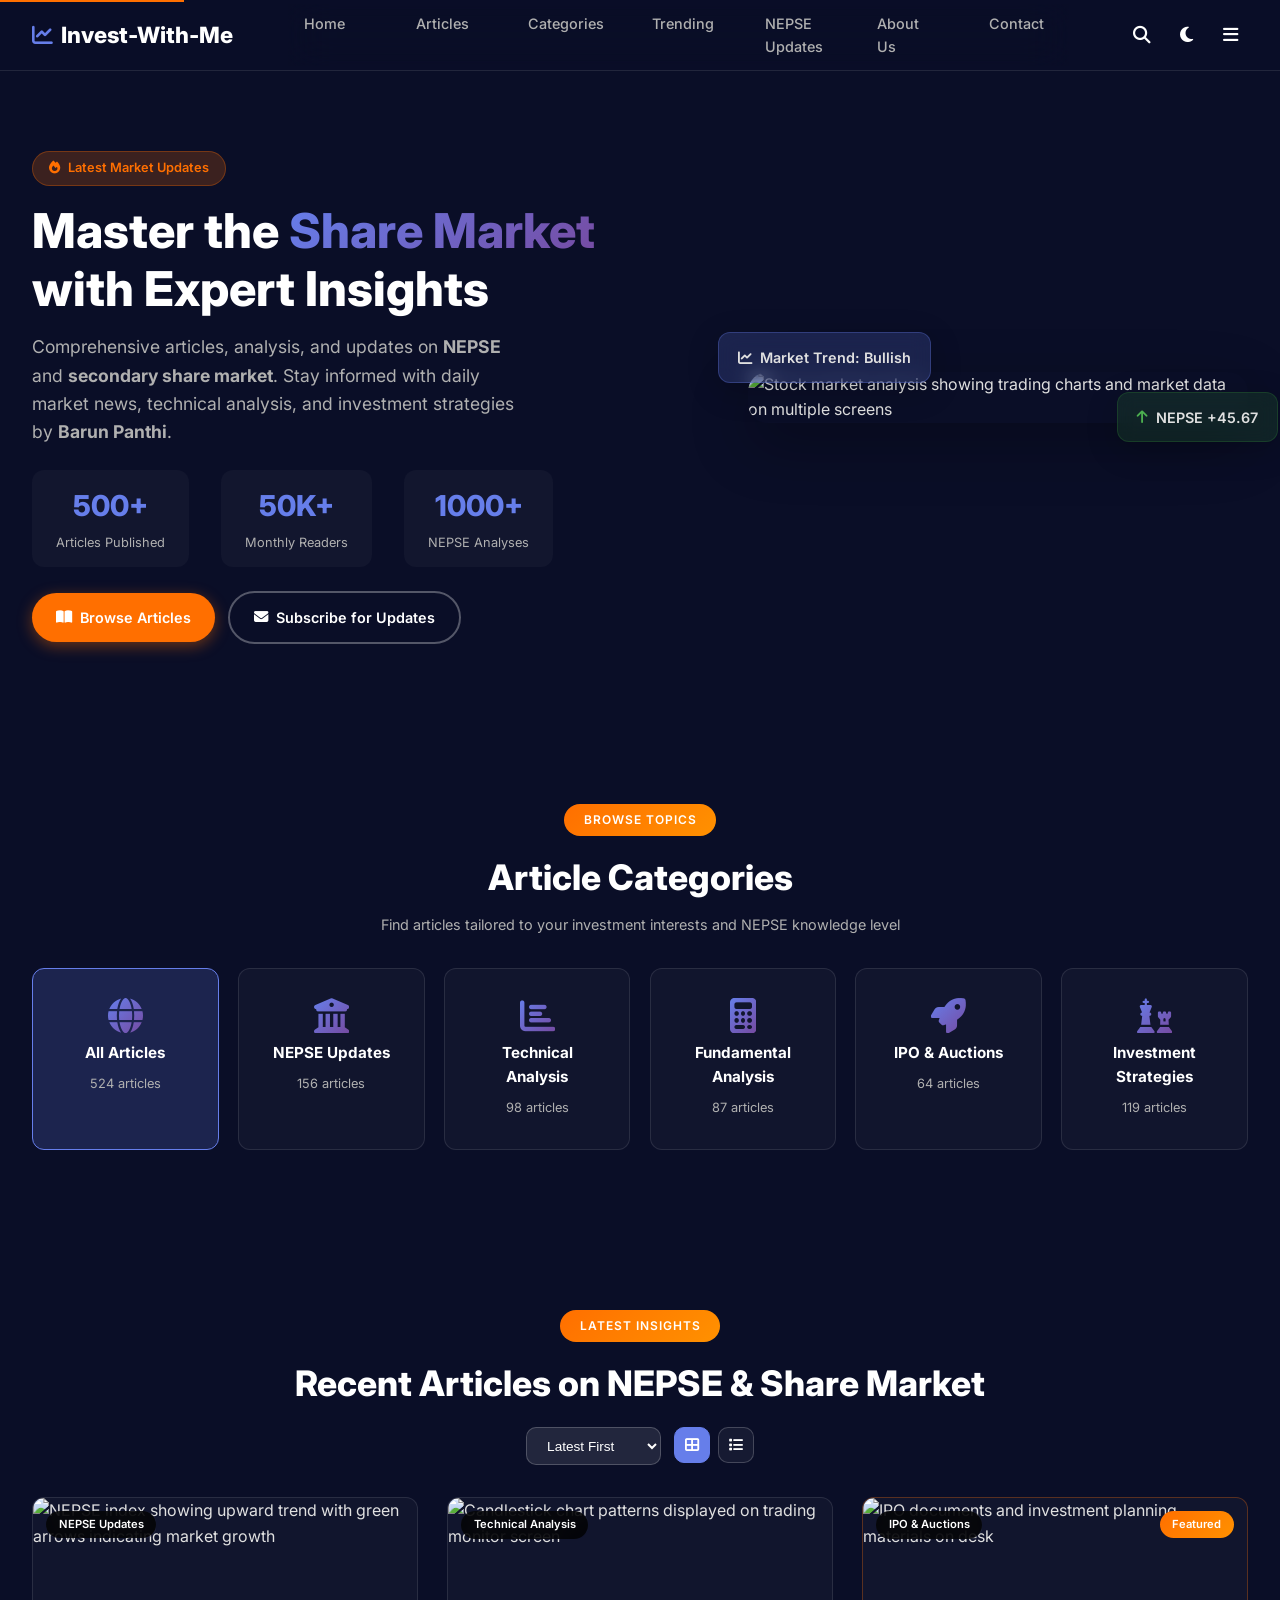
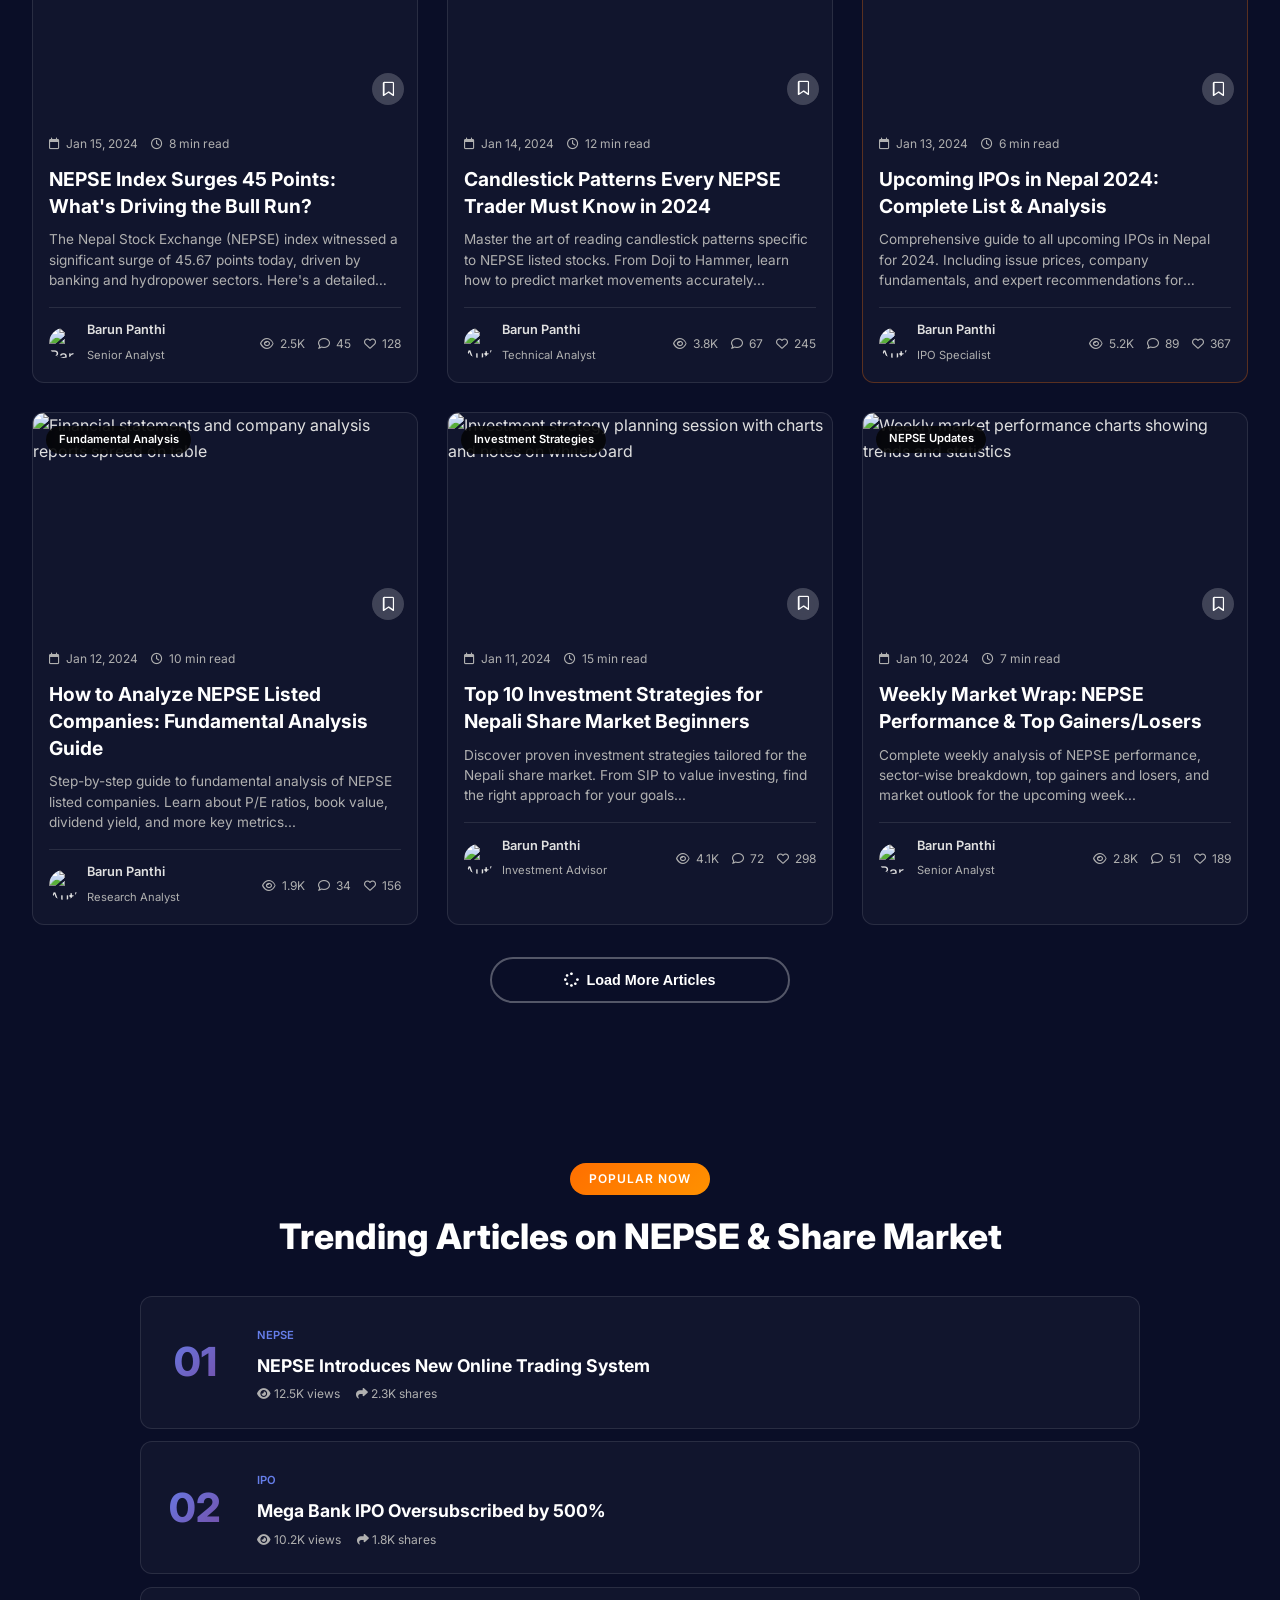
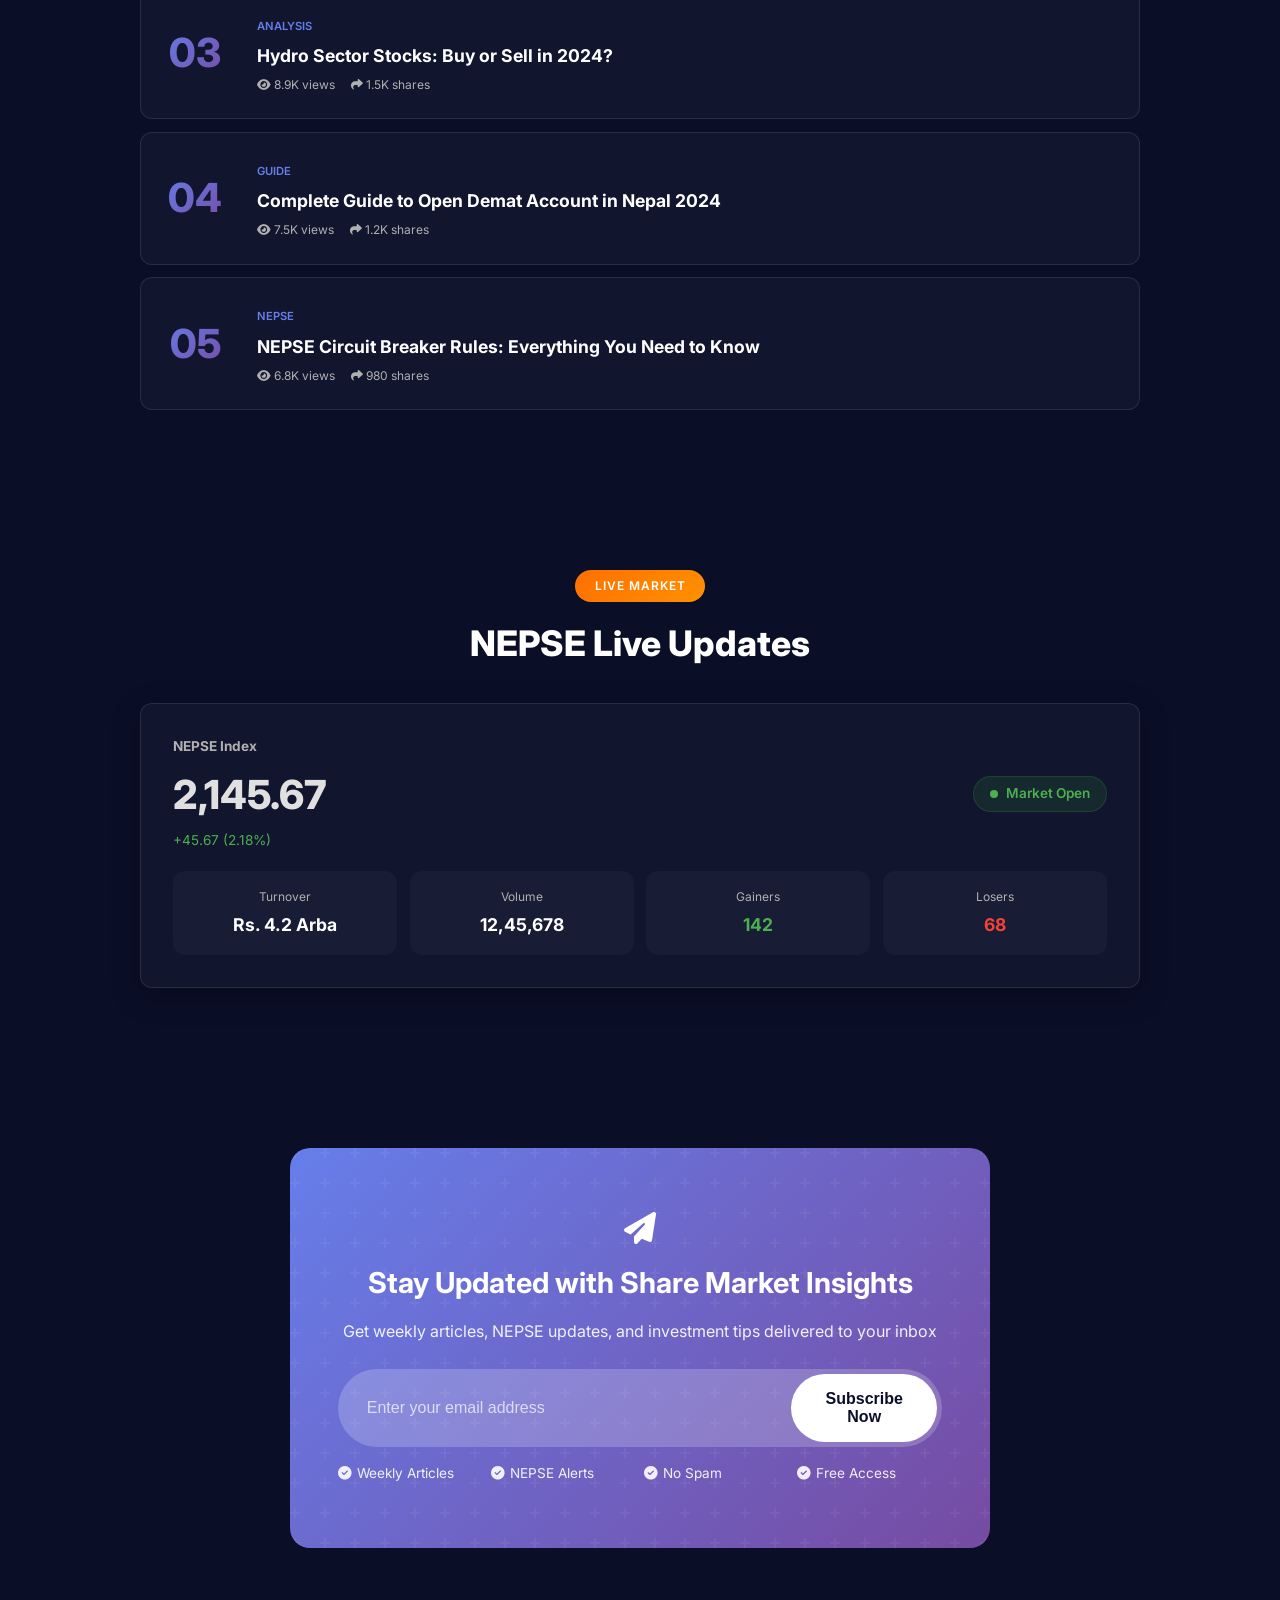
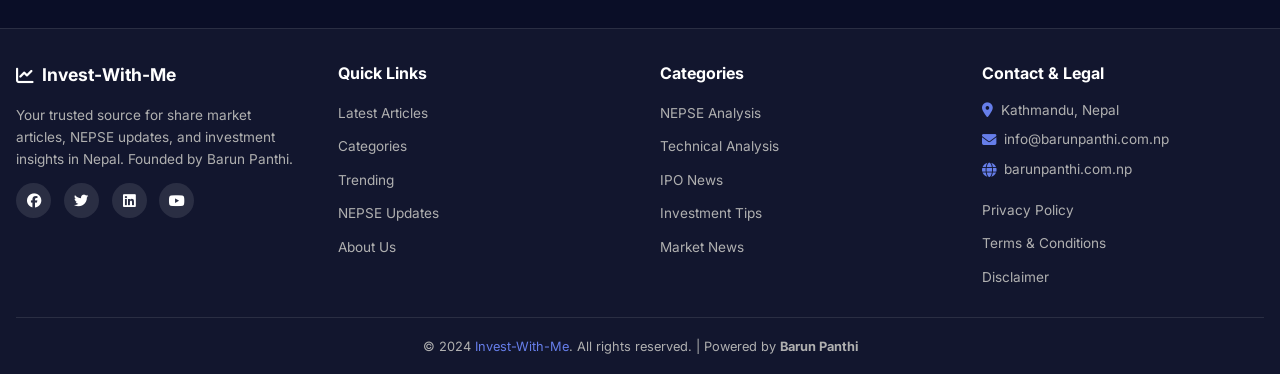
==== commit c73a6e28: "update" ====
--- a/index.html
+++ b/index.html
@@ -43,6 +43,9 @@
     <meta property="og:site_name" content="Invest-With-Me">
     <meta property="og:locale" content="en_US">
     <meta property="fb:app_id" content="YOUR_FB_APP_ID">
+    <link rel="icon" type="image/x-icon" href="https://barunpanthi.com.np/favicon.ico">
+
+
     
     <!-- Twitter Card -->
     <meta name="twitter:card" content="summary_large_image">
@@ -363,7 +366,7 @@
                 </div>
             </div>
             <div class="hero-image">
-                <img src="https://images.unsplash.com/photo-1611974789855-9c2a0a7236a3?w=600&h=400&fit=crop&auto=format" alt="Stock market analysis showing trading charts and market data on multiple screens" width="600" height="400" loading="eager" fetchpriority="high">
+                <img src="https://barunpanthi.com.np/media/invest.png" alt="Stock market analysis showing trading charts and market data on multiple screens" width="600" height="400" loading="eager" fetchpriority="high">
                 <div class="floating-card card-1" aria-label="NEPSE index up by 45.67 points">
                     <i class="fas fa-arrow-up text-green" aria-hidden="true"></i>
                     <span>NEPSE +45.67</span>
@@ -417,6 +420,7 @@
             </div>
         </section>
 
+        
         <!-- Main Articles Section -->
         <section class="articles-section" id="articles" aria-labelledby="articles-heading">
             <div class="section-header">
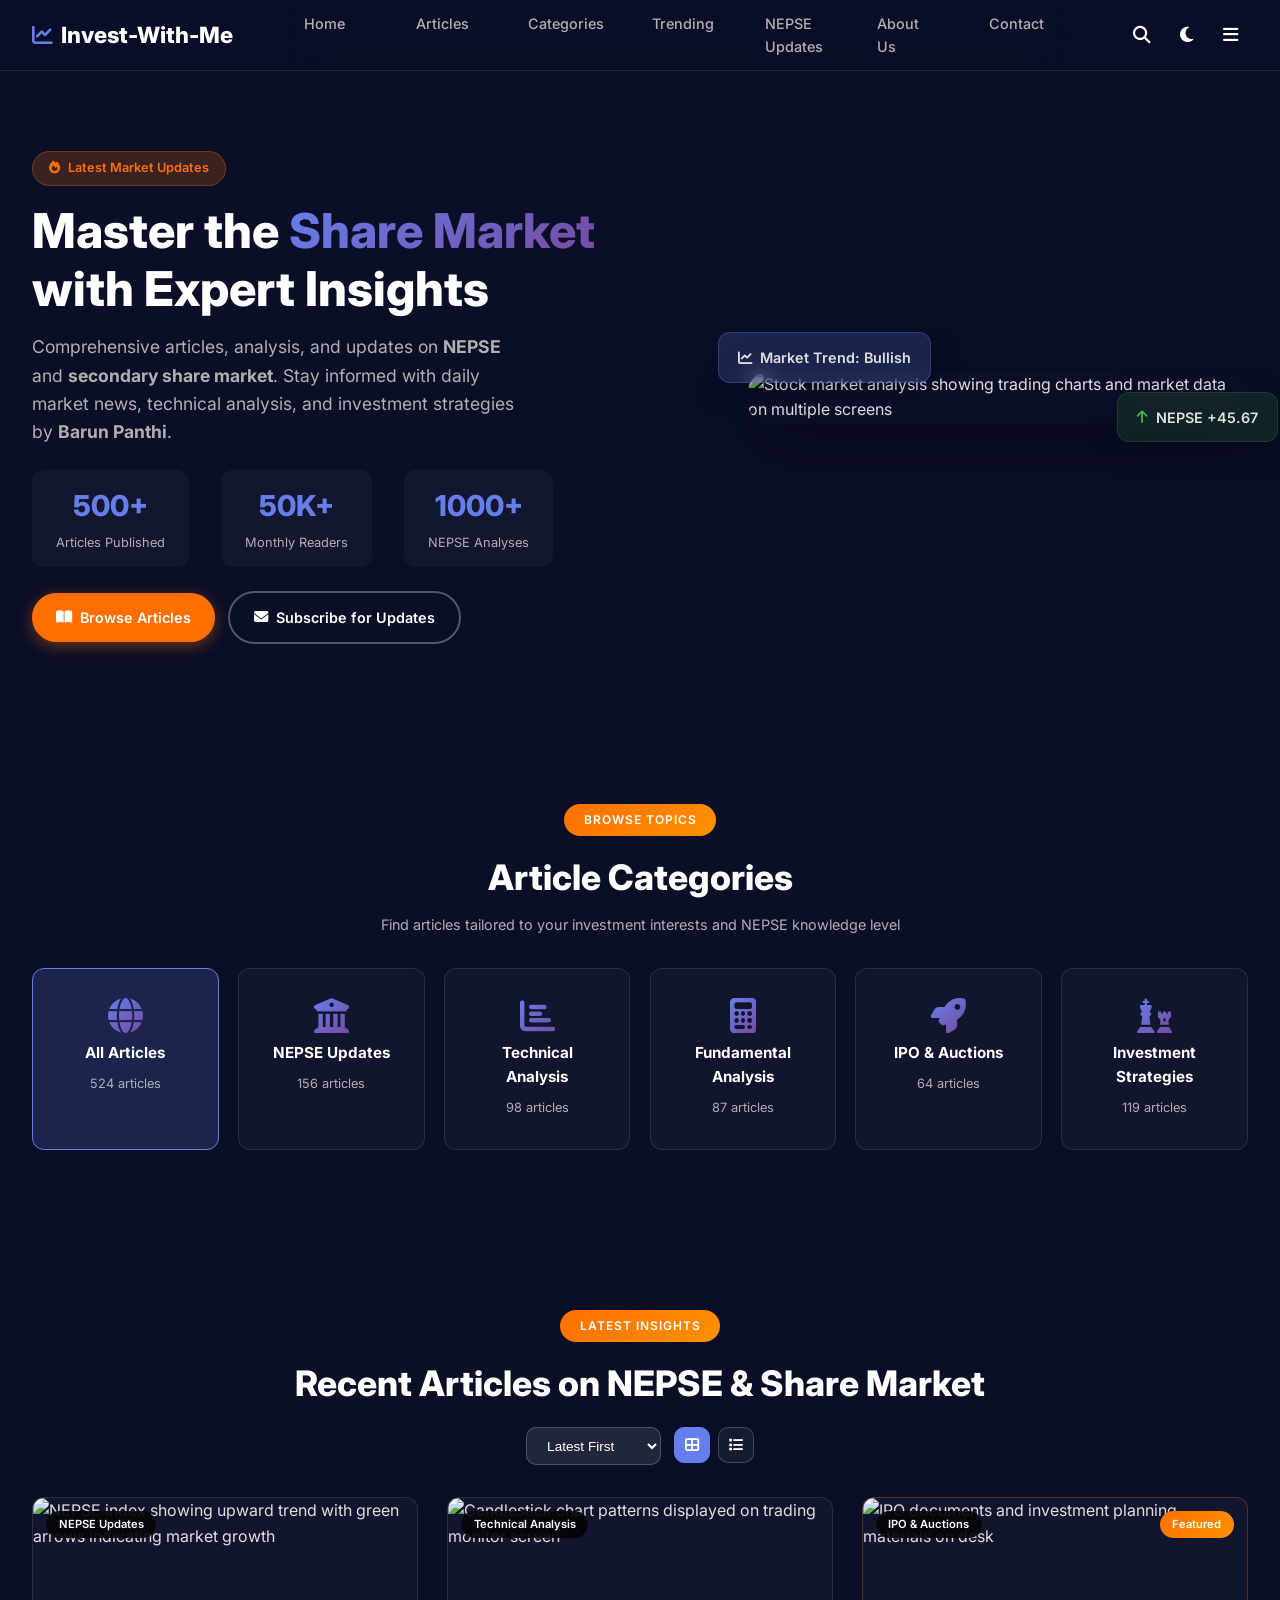
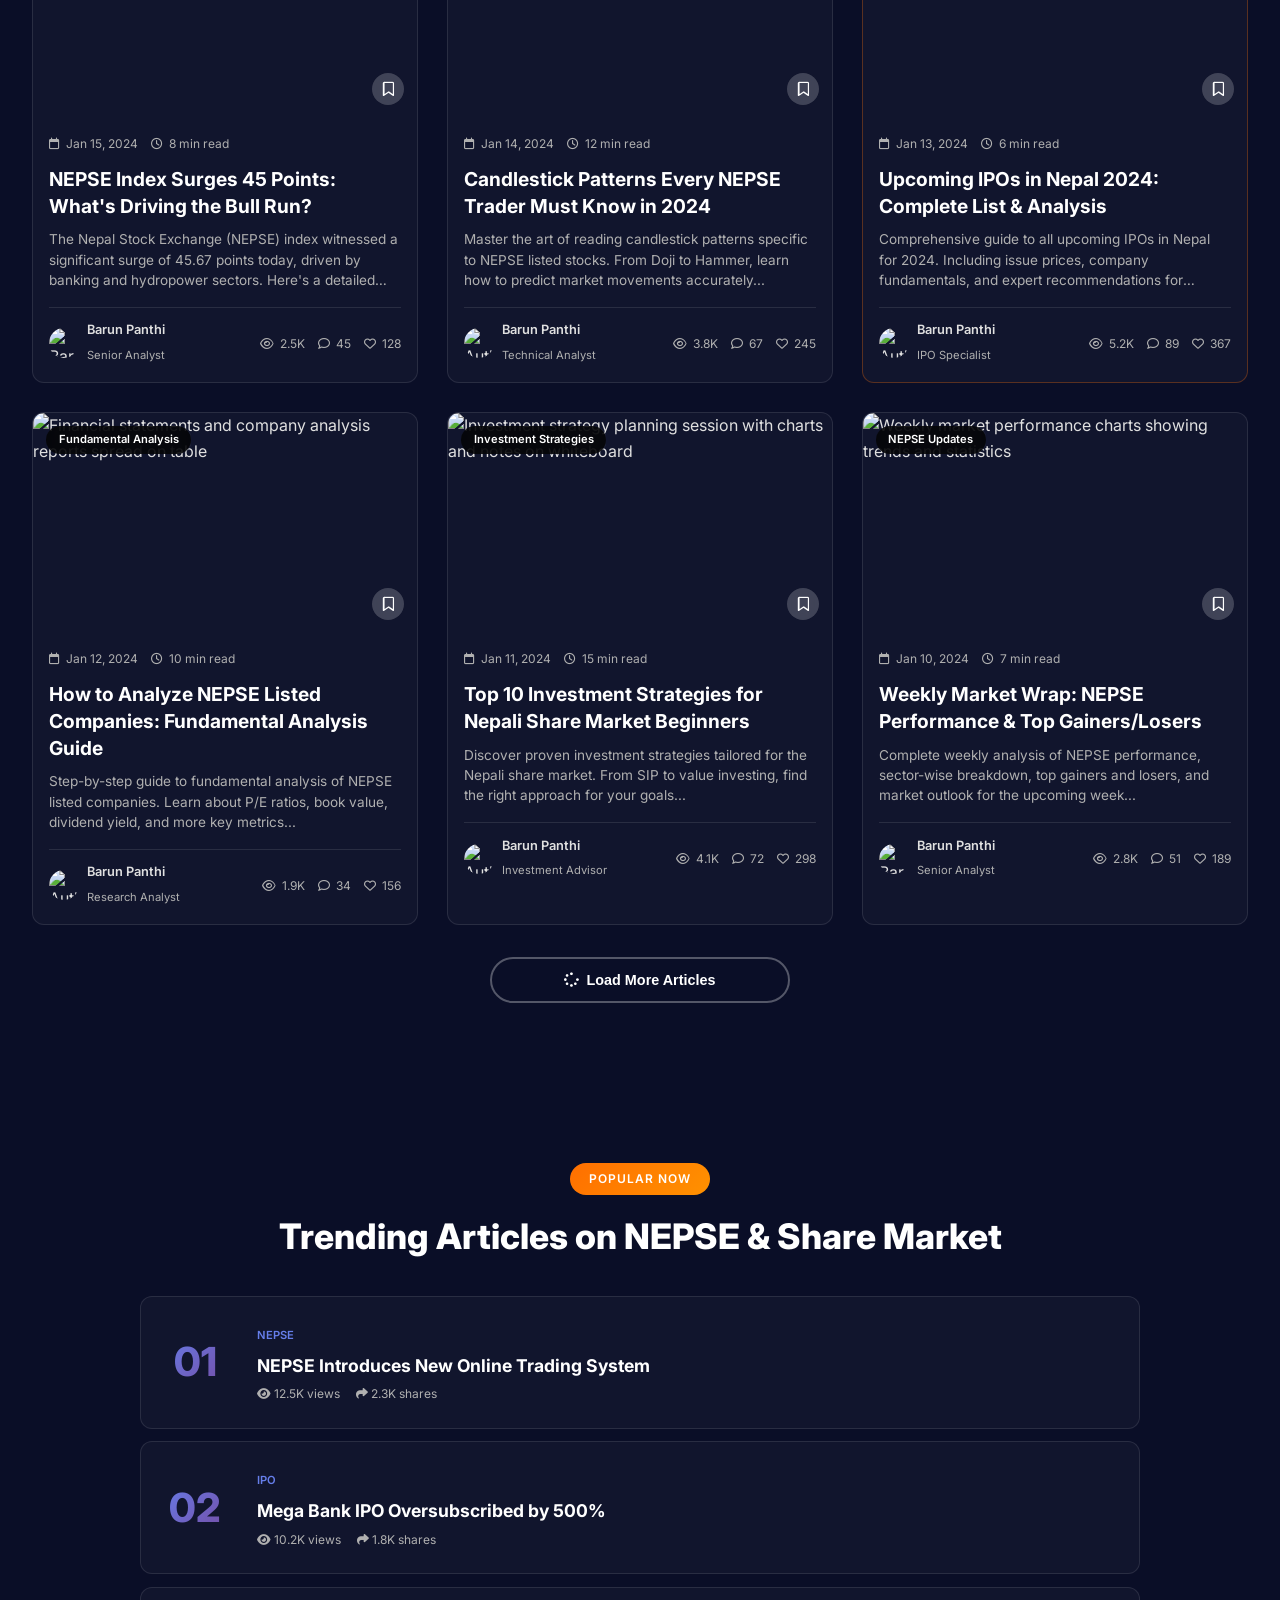
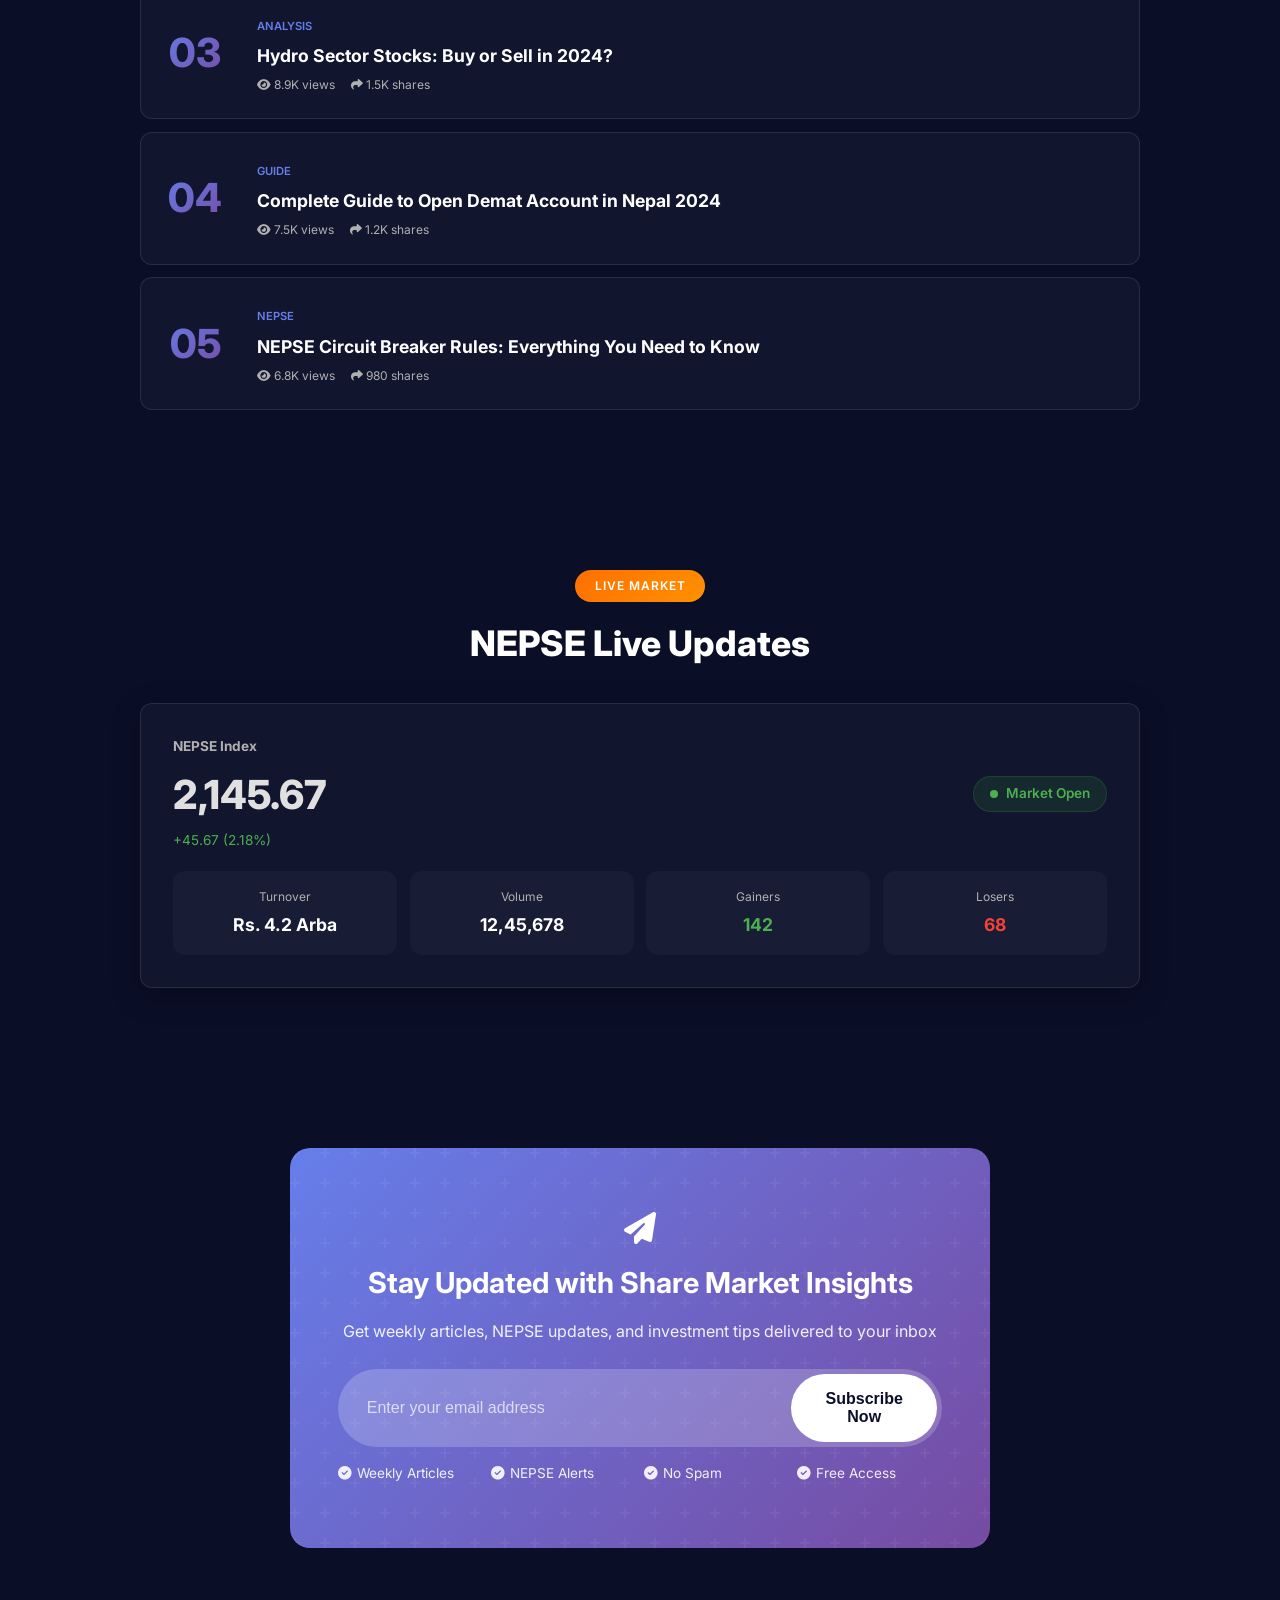
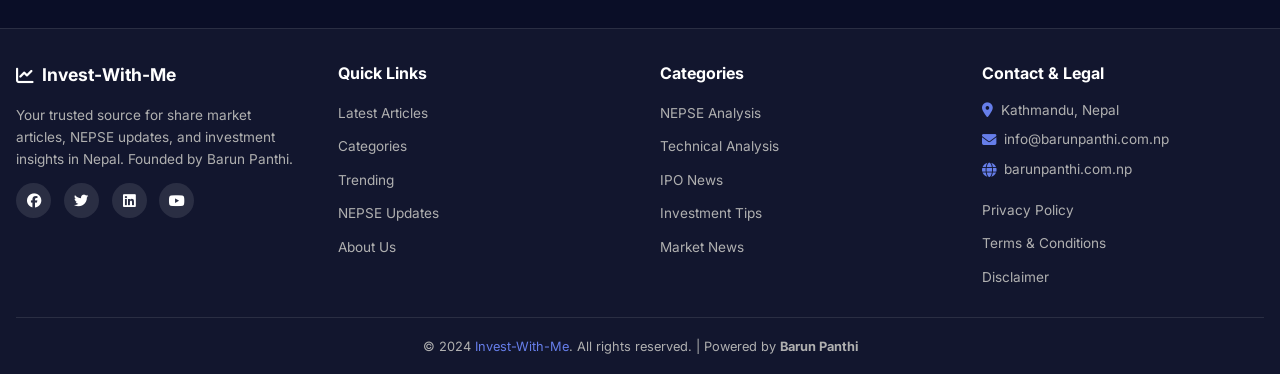
==== commit 17685eec: "sa" ====
--- a/index.html
+++ b/index.html
@@ -255,18 +255,9 @@
     <link rel="stylesheet" href="https://cdnjs.cloudflare.com/ajax/libs/font-awesome/6.4.0/css/all.min.css" integrity="sha512-iecdLmaskl7CVkqkXNQ/ZH/XLlvWZOJyj7Yy7tcenmpD1ypASozpmT/E0iPtmFIB46ZmdtAc9eNBvH0H/ZpiBw==" crossorigin="anonymous" referrerpolicy="no-referrer">
     <link href="https://fonts.googleapis.com/css2?family=Inter:wght@300;400;500;600;700;800;900&display=swap" rel="stylesheet">
     
-    <!-- Google Analytics -->
-    <script async src="https://www.googletagmanager.com/gtag/js?id=G-XXXXXXXXXX"></script>
-    <script>
-        window.dataLayer = window.dataLayer || [];
-        function gtag(){dataLayer.push(arguments);}
-        gtag('js', new Date());
-        gtag('config', 'G-XXXXXXXXXX');
-    </script>
+    
 </head>
 <body>
-    <!-- Skip to Main Content (Accessibility) -->
-    <a href="#main-content" class="skip-link">Skip to main content</a>
 
     <!-- Navigation -->
     <nav class="navbar" role="navigation" aria-label="Main navigation">
@@ -420,7 +411,7 @@
             </div>
         </section>
 
-        
+
         <!-- Main Articles Section -->
         <section class="articles-section" id="articles" aria-labelledby="articles-heading">
             <div class="section-header">
